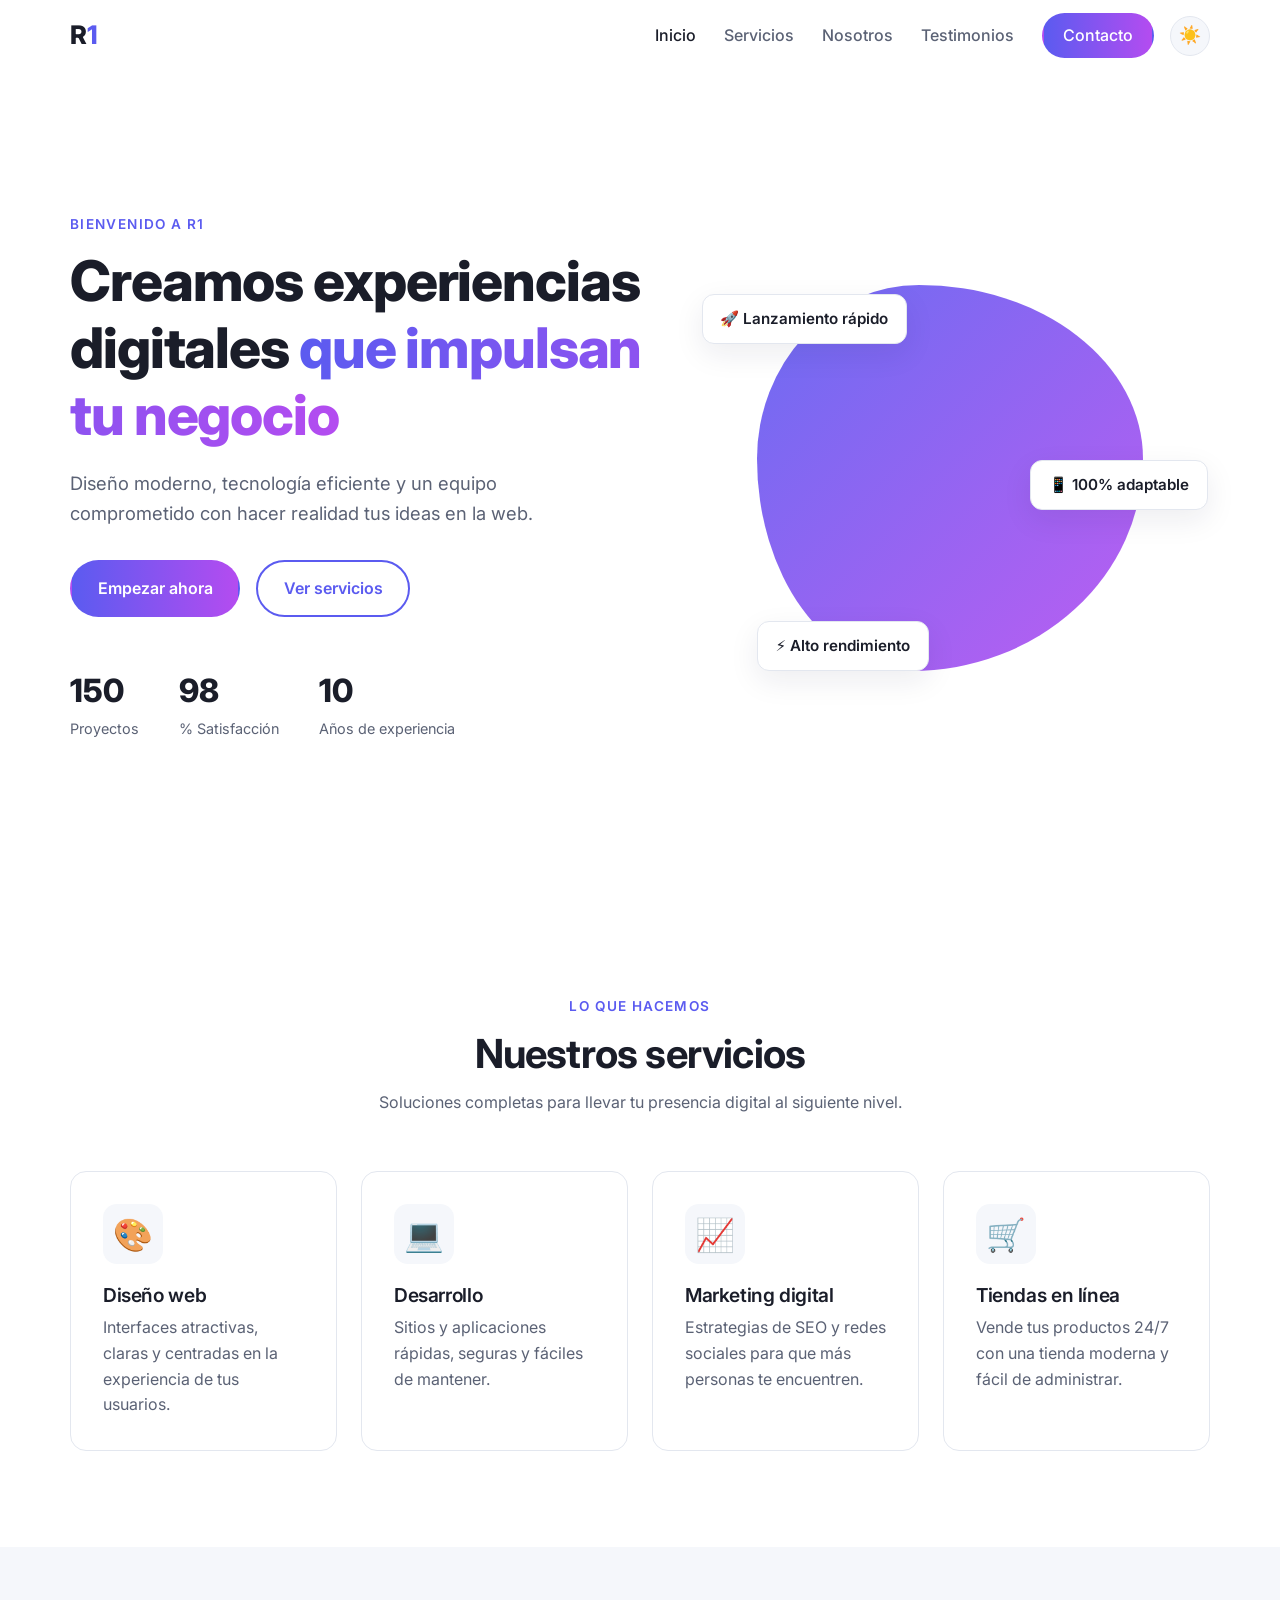
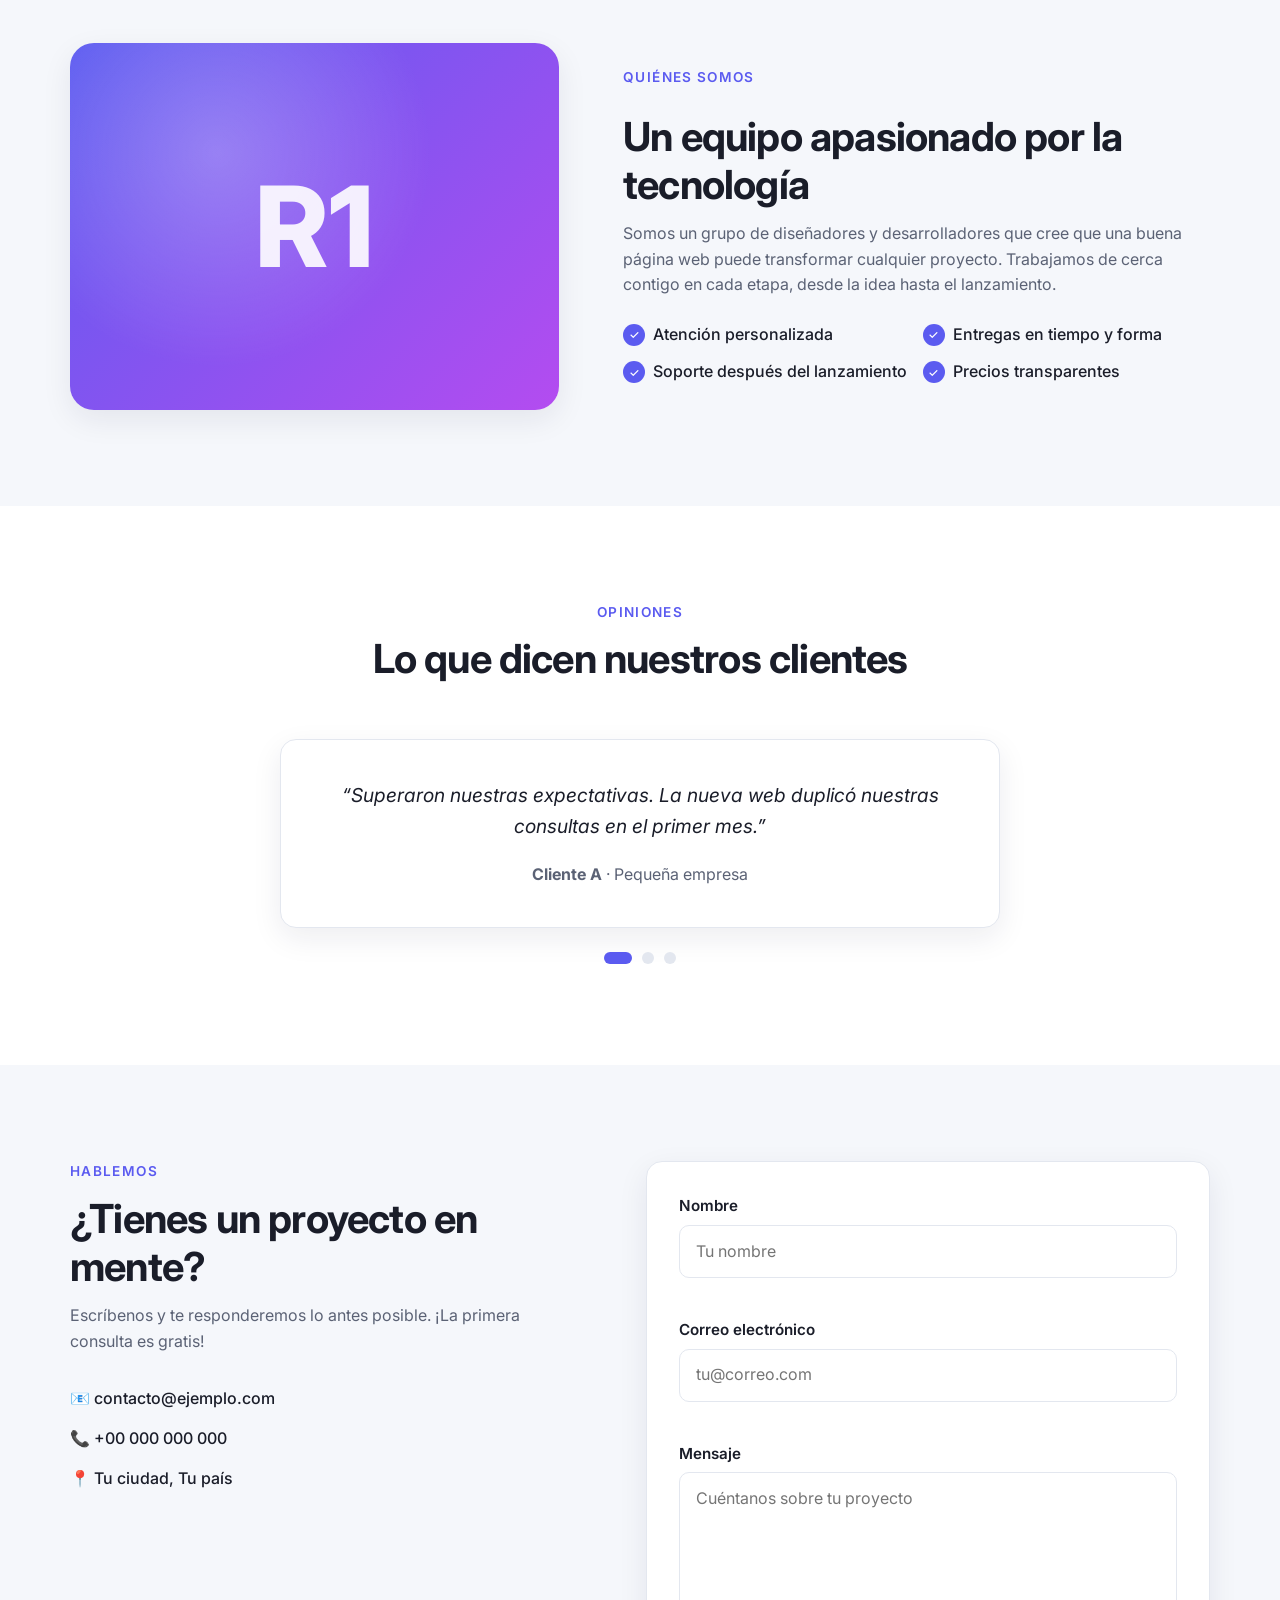
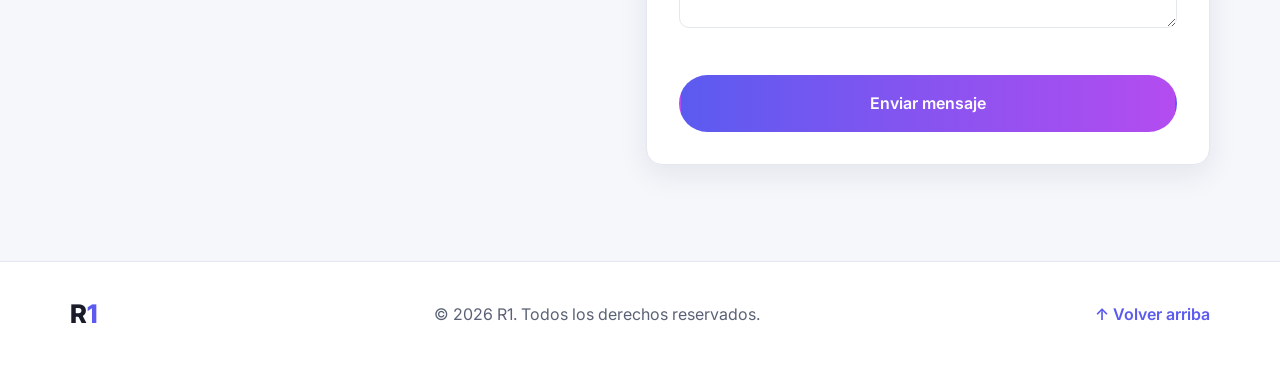
==== index.html @ 5ef34b82 "Crear página web responsive con HTML, CSS y JavaScript Incluye secciones de inicio, servicios, nosot" ====
<!DOCTYPE html>
<html lang="es">
<head>
  <meta charset="UTF-8">
  <meta name="viewport" content="width=device-width, initial-scale=1.0">
  <meta name="description" content="R1 — Página web moderna, rápida y adaptable a cualquier dispositivo.">
  <title>R1 | Inicio</title>
  <link rel="preconnect" href="https://fonts.googleapis.com">
  <link rel="preconnect" href="https://fonts.gstatic.com" crossorigin>
  <link href="https://fonts.googleapis.com/css2?family=Inter:wght@400;500;600;700;800&display=swap" rel="stylesheet">
  <link rel="stylesheet" href="styles.css">
</head>
<body>
  <header class="header" id="header">
    <nav class="nav container">
      <a href="#inicio" class="logo">R<span>1</span></a>

      <button class="nav-toggle" id="navToggle" aria-label="Abrir menú" aria-expanded="false" aria-controls="navMenu">
        <span></span><span></span><span></span>
      </button>

      <ul class="nav-menu" id="navMenu">
        <li><a href="#inicio" class="nav-link">Inicio</a></li>
        <li><a href="#servicios" class="nav-link">Servicios</a></li>
        <li><a href="#nosotros" class="nav-link">Nosotros</a></li>
        <li><a href="#testimonios" class="nav-link">Testimonios</a></li>
        <li><a href="#contacto" class="nav-link btn btn-small">Contacto</a></li>
      </ul>

      <button class="theme-toggle" id="themeToggle" aria-label="Cambiar tema">
        <span class="icon-sun" aria-hidden="true">☀️</span>
        <span class="icon-moon" aria-hidden="true">🌙</span>
      </button>
    </nav>
  </header>

  <main>
    <!-- Hero -->
    <section class="hero" id="inicio">
      <div class="container hero-grid">
        <div class="hero-text">
          <p class="eyebrow">Bienvenido a R1</p>
          <h1>Creamos experiencias digitales <span class="gradient-text">que impulsan tu negocio</span></h1>
          <p class="lead">Diseño moderno, tecnología eficiente y un equipo comprometido con hacer realidad tus ideas en la web.</p>
          <div class="hero-actions">
            <a href="#contacto" class="btn">Empezar ahora</a>
            <a href="#servicios" class="btn btn-outline">Ver servicios</a>
          </div>
          <ul class="stats">
            <li><strong data-count="150">0</strong><span>Proyectos</span></li>
            <li><strong data-count="98">0</strong><span>% Satisfacción</span></li>
            <li><strong data-count="10">0</strong><span>Años de experiencia</span></li>
          </ul>
        </div>
        <div class="hero-visual" aria-hidden="true">
          <div class="blob"></div>
          <div class="card-float card-1">🚀 Lanzamiento rápido</div>
          <div class="card-float card-2">📱 100% adaptable</div>
          <div class="card-float card-3">⚡ Alto rendimiento</div>
        </div>
      </div>
    </section>

    <!-- Servicios -->
    <section class="section" id="servicios">
      <div class="container">
        <div class="section-head reveal">
          <p class="eyebrow">Lo que hacemos</p>
          <h2>Nuestros servicios</h2>
          <p>Soluciones completas para llevar tu presencia digital al siguiente nivel.</p>
        </div>
        <div class="cards">
          <article class="card reveal">
            <div class="card-icon">🎨</div>
            <h3>Diseño web</h3>
            <p>Interfaces atractivas, claras y centradas en la experiencia de tus usuarios.</p>
          </article>
          <article class="card reveal">
            <div class="card-icon">💻</div>
            <h3>Desarrollo</h3>
            <p>Sitios y aplicaciones rápidas, seguras y fáciles de mantener.</p>
          </article>
          <article class="card reveal">
            <div class="card-icon">📈</div>
            <h3>Marketing digital</h3>
            <p>Estrategias de SEO y redes sociales para que más personas te encuentren.</p>
          </article>
          <article class="card reveal">
            <div class="card-icon">🛒</div>
            <h3>Tiendas en línea</h3>
            <p>Vende tus productos 24/7 con una tienda moderna y fácil de administrar.</p>
          </article>
        </div>
      </div>
    </section>

    <!-- Nosotros -->
    <section class="section section-alt" id="nosotros">
      <div class="container about-grid">
        <div class="about-visual reveal" aria-hidden="true">
          <div class="about-box">
            <span>R1</span>
          </div>
        </div>
        <div class="about-text reveal">
          <p class="eyebrow">Quiénes somos</p>
          <h2>Un equipo apasionado por la tecnología</h2>
          <p>Somos un grupo de diseñadores y desarrolladores que cree que una buena página web puede transformar cualquier proyecto. Trabajamos de cerca contigo en cada etapa, desde la idea hasta el lanzamiento.</p>
          <ul class="checklist">
            <li>Atención personalizada</li>
            <li>Entregas en tiempo y forma</li>
            <li>Soporte después del lanzamiento</li>
            <li>Precios transparentes</li>
          </ul>
        </div>
      </div>
    </section>

    <!-- Testimonios -->
    <section class="section" id="testimonios">
      <div class="container">
        <div class="section-head reveal">
          <p class="eyebrow">Opiniones</p>
          <h2>Lo que dicen nuestros clientes</h2>
        </div>
        <div class="testimonials reveal">
          <figure class="testimonial active">
            <blockquote>“Superaron nuestras expectativas. La nueva web duplicó nuestras consultas en el primer mes.”</blockquote>
            <figcaption><strong>Cliente A</strong> · Pequeña empresa</figcaption>
          </figure>
          <figure class="testimonial">
            <blockquote>“Proceso claro, comunicación constante y un resultado impecable. Totalmente recomendados.”</blockquote>
            <figcaption><strong>Cliente B</strong> · Emprendimiento</figcaption>
          </figure>
          <figure class="testimonial">
            <blockquote>“Nuestra tienda en línea ahora es rápida y fácil de usar. Las ventas no paran de crecer.”</blockquote>
            <figcaption><strong>Cliente C</strong> · Comercio</figcaption>
          </figure>
          <div class="dots" role="tablist" aria-label="Seleccionar testimonio"></div>
        </div>
      </div>
    </section>

    <!-- Contacto -->
    <section class="section section-alt" id="contacto">
      <div class="container contact-grid">
        <div class="reveal">
          <p class="eyebrow">Hablemos</p>
          <h2>¿Tienes un proyecto en mente?</h2>
          <p>Escríbenos y te responderemos lo antes posible. ¡La primera consulta es gratis!</p>
          <ul class="contact-info">
            <li>📧 contacto@ejemplo.com</li>
            <li>📞 +00 000 000 000</li>
            <li>📍 Tu ciudad, Tu país</li>
          </ul>
        </div>
        <form class="contact-form reveal" id="contactForm" novalidate>
          <div class="field">
            <label for="nombre">Nombre</label>
            <input type="text" id="nombre" name="nombre" placeholder="Tu nombre" required>
            <small class="error"></small>
          </div>
          <div class="field">
            <label for="email">Correo electrónico</label>
            <input type="email" id="email" name="email" placeholder="tu@correo.com" required>
            <small class="error"></small>
          </div>
          <div class="field">
            <label for="mensaje">Mensaje</label>
            <textarea id="mensaje" name="mensaje" rows="5" placeholder="Cuéntanos sobre tu proyecto" required></textarea>
            <small class="error"></small>
          </div>
          <button type="submit" class="btn btn-block">Enviar mensaje</button>
          <p class="form-success" id="formSuccess" role="status" hidden>✅ ¡Gracias! Tu mensaje ha sido enviado.</p>
        </form>
      </div>
    </section>
  </main>

  <footer class="footer">
    <div class="container footer-inner">
      <a href="#inicio" class="logo">R<span>1</span></a>
      <p>© <span id="year"></span> R1. Todos los derechos reservados.</p>
      <a href="#inicio" class="back-top">↑ Volver arriba</a>
    </div>
  </footer>

  <script src="script.js"></script>
</body>
</html>
---- styles.css ----
/* ===== Variables y tema ===== */
:root {
  --bg: #ffffff;
  --bg-alt: #f5f7fb;
  --surface: #ffffff;
  --text: #1a1d29;
  --muted: #5b6275;
  --border: #e3e7ef;
  --primary: #5b5bf0;
  --primary-2: #b44cf0;
  --shadow: 0 10px 30px rgba(20, 24, 60, 0.08);
  --radius: 16px;
  --header-h: 72px;
}

:root[data-theme="dark"] {
  --bg: #0f111a;
  --bg-alt: #151826;
  --surface: #1b1f30;
  --text: #eef0f7;
  --muted: #a3a9bd;
  --border: #2a2f45;
  --primary: #7c7cff;
  --primary-2: #c77dff;
  --shadow: 0 10px 30px rgba(0, 0, 0, 0.35);
}

@media (prefers-color-scheme: dark) {
  :root:not([data-theme="light"]) {
    --bg: #0f111a;
    --bg-alt: #151826;
    --surface: #1b1f30;
    --text: #eef0f7;
    --muted: #a3a9bd;
    --border: #2a2f45;
    --primary: #7c7cff;
    --primary-2: #c77dff;
    --shadow: 0 10px 30px rgba(0, 0, 0, 0.35);
  }
}

/* ===== Base ===== */
*,
*::before,
*::after {
  box-sizing: border-box;
  margin: 0;
  padding: 0;
}

html {
  scroll-behavior: smooth;
  scroll-padding-top: var(--header-h);
}

body {
  font-family: "Inter", system-ui, -apple-system, "Segoe UI", Roboto, sans-serif;
  background: var(--bg);
  color: var(--text);
  line-height: 1.6;
  transition: background 0.3s, color 0.3s;
  overflow-x: hidden;
}

a {
  color: inherit;
  text-decoration: none;
}

ul {
  list-style: none;
}

.container {
  width: min(1140px, 100% - 32px);
  margin-inline: auto;
}

h1, h2, h3 {
  line-height: 1.2;
  letter-spacing: -0.02em;
}

h1 { font-size: clamp(2.1rem, 5vw, 3.5rem); font-weight: 800; }
h2 { font-size: clamp(1.7rem, 3.5vw, 2.5rem); font-weight: 700; margin-bottom: 0.75rem; }
h3 { font-size: 1.2rem; font-weight: 600; margin-bottom: 0.5rem; }

p { color: var(--muted); }

.eyebrow {
  color: var(--primary);
  font-weight: 600;
  font-size: 0.85rem;
  text-transform: uppercase;
  letter-spacing: 0.1em;
  margin-bottom: 0.75rem;
}

.gradient-text {
  background: linear-gradient(90deg, var(--primary), var(--primary-2));
  -webkit-background-clip: text;
  background-clip: text;
  color: transparent;
}

/* ===== Botones ===== */
.btn {
  display: inline-block;
  padding: 0.85rem 1.6rem;
  border-radius: 999px;
  border: 2px solid transparent;
  background: linear-gradient(90deg, var(--primary), var(--primary-2));
  color: #fff;
  font: inherit;
  font-weight: 600;
  cursor: pointer;
  transition: transform 0.2s, box-shadow 0.2s;
}

.btn:hover {
  transform: translateY(-2px);
  box-shadow: 0 8px 20px rgba(91, 91, 240, 0.35);
}

.btn-outline {
  background: transparent;
  border-color: var(--primary);
  color: var(--primary);
}

.btn-small { padding: 0.5rem 1.2rem; color: #fff !important; }
.btn-block { width: 100%; }

/* ===== Header ===== */
.header {
  position: fixed;
  inset: 0 0 auto 0;
  height: var(--header-h);
  z-index: 100;
  background: color-mix(in srgb, var(--bg) 85%, transparent);
  backdrop-filter: blur(12px);
  border-bottom: 1px solid transparent;
  transition: border-color 0.3s, box-shadow 0.3s;
}

.header.scrolled {
  border-color: var(--border);
  box-shadow: var(--shadow);
}

.nav {
  height: 100%;
  display: flex;
  align-items: center;
  gap: 1rem;
}

.logo {
  font-size: 1.6rem;
  font-weight: 800;
  margin-right: auto;
}

.logo span { color: var(--primary); }

.nav-menu {
  display: flex;
  align-items: center;
  gap: 1.75rem;
}

.nav-link {
  font-weight: 500;
  color: var(--muted);
  transition: color 0.2s;
}

.nav-link:hover,
.nav-link.active { color: var(--text); }

.theme-toggle {
  background: var(--bg-alt);
  border: 1px solid var(--border);
  border-radius: 50%;
  width: 40px;
  height: 40px;
  cursor: pointer;
  font-size: 1.1rem;
  display: grid;
  place-items: center;
}

.icon-moon { display: none; }
:root[data-theme="dark"] .icon-sun { display: none; }
:root[data-theme="dark"] .icon-moon { display: inline; }

.nav-toggle {
  display: none;
  background: none;
  border: none;
  cursor: pointer;
  width: 40px;
  height: 40px;
  flex-direction: column;
  justify-content: center;
  gap: 5px;
  padding: 8px;
}

.nav-toggle span {
  display: block;
  height: 2px;
  background: var(--text);
  border-radius: 2px;
  transition: transform 0.3s, opacity 0.3s;
}

.nav-toggle.open span:nth-child(1) { transform: translateY(7px) rotate(45deg); }
.nav-toggle.open span:nth-child(2) { opacity: 0; }
.nav-toggle.open span:nth-child(3) { transform: translateY(-7px) rotate(-45deg); }

/* ===== Hero ===== */
.hero {
  padding: calc(var(--header-h) + 4rem) 0 5rem;
  min-height: 100vh;
  display: flex;
  align-items: center;
}

.hero-grid {
  display: grid;
  grid-template-columns: 1.1fr 1fr;
  align-items: center;
  gap: 3rem;
}

.lead {
  font-size: 1.15rem;
  margin: 1.25rem 0 2rem;
  max-width: 34rem;
}

.hero-actions {
  display: flex;
  flex-wrap: wrap;
  gap: 1rem;
}

.stats {
  display: flex;
  flex-wrap: wrap;
  gap: 2.5rem;
  margin-top: 3rem;
}

.stats strong {
  display: block;
  font-size: 2rem;
  font-weight: 800;
}

.stats span {
  color: var(--muted);
  font-size: 0.9rem;
}

.hero-visual {
  position: relative;
  aspect-ratio: 1;
  max-width: 460px;
  width: 100%;
  justify-self: center;
}

.blob {
  position: absolute;
  inset: 8%;
  background: linear-gradient(135deg, var(--primary), var(--primary-2));
  border-radius: 42% 58% 60% 40% / 45% 45% 55% 55%;
  animation: morph 10s ease-in-out infinite;
  opacity: 0.9;
}

@keyframes morph {
  0%, 100% { border-radius: 42% 58% 60% 40% / 45% 45% 55% 55%; transform: rotate(0deg); }
  50% { border-radius: 58% 42% 38% 62% / 55% 60% 40% 45%; transform: rotate(8deg); }
}

.card-float {
  position: absolute;
  background: var(--surface);
  border: 1px solid var(--border);
  box-shadow: var(--shadow);
  padding: 0.75rem 1.1rem;
  border-radius: 12px;
  font-weight: 600;
  font-size: 0.95rem;
  white-space: nowrap;
  animation: float 5s ease-in-out infinite;
}

.card-1 { top: 10%; left: -4%; }
.card-2 { top: 46%; right: -6%; animation-delay: 1.5s; }
.card-3 { bottom: 8%; left: 8%; animation-delay: 3s; }

@keyframes float {
  0%, 100% { transform: translateY(0); }
  50% { transform: translateY(-12px); }
}

/* ===== Secciones ===== */
.section { padding: 6rem 0; }
.section-alt { background: var(--bg-alt); }

.section-head {
  text-align: center;
  max-width: 640px;
  margin: 0 auto 3.5rem;
}

.cards {
  display: grid;
  grid-template-columns: repeat(auto-fit, minmax(230px, 1fr));
  gap: 1.5rem;
}

.card {
  background: var(--surface);
  border: 1px solid var(--border);
  border-radius: var(--radius);
  padding: 2rem;
  transition: transform 0.25s, box-shadow 0.25s, border-color 0.25s;
}

.card:hover {
  transform: translateY(-6px);
  box-shadow: var(--shadow);
  border-color: var(--primary);
}

.card-icon {
  font-size: 2rem;
  width: 60px;
  height: 60px;
  display: grid;
  place-items: center;
  border-radius: 14px;
  background: var(--bg-alt);
  margin-bottom: 1.25rem;
}

/* ===== Nosotros ===== */
.about-grid {
  display: grid;
  grid-template-columns: 1fr 1.2fr;
  gap: 4rem;
  align-items: center;
}

.about-box {
  aspect-ratio: 4 / 3;
  border-radius: 24px;
  background:
    radial-gradient(circle at 30% 30%, rgba(255, 255, 255, 0.25), transparent 50%),
    linear-gradient(135deg, var(--primary), var(--primary-2));
  display: grid;
  place-items: center;
  box-shadow: var(--shadow);
}

.about-box span {
  font-size: clamp(4rem, 12vw, 7rem);
  font-weight: 800;
  color: rgba(255, 255, 255, 0.9);
}

.about-text p { margin-bottom: 1.5rem; }

.checklist {
  display: grid;
  grid-template-columns: repeat(2, 1fr);
  gap: 0.75rem;
}

.checklist li {
  font-weight: 500;
  display: flex;
  align-items: center;
  gap: 0.5rem;
}

.checklist li::before {
  content: "✓";
  display: grid;
  place-items: center;
  width: 22px;
  height: 22px;
  flex-shrink: 0;
  border-radius: 50%;
  background: var(--primary);
  color: #fff;
  font-size: 0.75rem;
}

/* ===== Testimonios ===== */
.testimonials {
  position: relative;
  max-width: 720px;
  margin: 0 auto;
  text-align: center;
  min-height: 230px;
}

.testimonial {
  display: none;
  background: var(--surface);
  border: 1px solid var(--border);
  border-radius: var(--radius);
  padding: 2.5rem 2rem;
  box-shadow: var(--shadow);
}

.testimonial.active {
  display: block;
  animation: fade 0.5s ease;
}

@keyframes fade {
  from { opacity: 0; transform: translateY(10px); }
  to { opacity: 1; transform: none; }
}

.testimonial blockquote {
  font-size: 1.2rem;
  font-style: italic;
  margin-bottom: 1.25rem;
}

.testimonial figcaption { color: var(--muted); }

.dots {
  display: flex;
  justify-content: center;
  gap: 0.6rem;
  margin-top: 1.5rem;
}

.dots button {
  width: 12px;
  height: 12px;
  border-radius: 50%;
  border: none;
  background: var(--border);
  cursor: pointer;
  transition: background 0.2s, width 0.2s;
}

.dots button[aria-selected="true"] {
  background: var(--primary);
  width: 28px;
  border-radius: 6px;
}

/* ===== Contacto ===== */
.contact-grid {
  display: grid;
  grid-template-columns: 1fr 1.1fr;
  gap: 4rem;
  align-items: start;
}

.contact-info {
  margin-top: 2rem;
  display: grid;
  gap: 0.9rem;
  font-weight: 500;
}

.contact-form {
  background: var(--surface);
  border: 1px solid var(--border);
  border-radius: var(--radius);
  padding: 2rem;
  box-shadow: var(--shadow);
}

.field { margin-bottom: 1.25rem; }

.field label {
  display: block;
  font-weight: 600;
  margin-bottom: 0.4rem;
  font-size: 0.95rem;
}

.field input,
.field textarea {
  width: 100%;
  padding: 0.8rem 1rem;
  border-radius: 10px;
  border: 1px solid var(--border);
  background: var(--bg);
  color: var(--text);
  font: inherit;
  resize: vertical;
  transition: border-color 0.2s, box-shadow 0.2s;
}

.field input:focus,
.field textarea:focus {
  outline: none;
  border-color: var(--primary);
  box-shadow: 0 0 0 3px color-mix(in srgb, var(--primary) 25%, transparent);
}

.field.invalid input,
.field.invalid textarea { border-color: #e5484d; }

.error {
  color: #e5484d;
  font-size: 0.85rem;
  min-height: 1.1em;
  display: block;
  margin-top: 0.3rem;
}

.form-success {
  margin-top: 1rem;
  text-align: center;
  color: #2f9e62;
  font-weight: 600;
}

/* ===== Footer ===== */
.footer {
  border-top: 1px solid var(--border);
  padding: 2rem 0;
}

.footer-inner {
  display: flex;
  flex-wrap: wrap;
  align-items: center;
  justify-content: space-between;
  gap: 1rem;
}

.footer .logo { margin-right: 0; }
.back-top { color: var(--primary); font-weight: 600; }

/* ===== Animación al hacer scroll ===== */
.reveal {
  opacity: 0;
  transform: translateY(30px);
  transition: opacity 0.7s ease, transform 0.7s ease;
}

.reveal.visible {
  opacity: 1;
  transform: none;
}

@media (prefers-reduced-motion: reduce) {
  *, *::before, *::after {
    animation: none !important;
    transition: none !important;
  }
  .reveal { opacity: 1; transform: none; }
}

/* ===== Responsive ===== */
@media (max-width: 900px) {
  .hero-grid,
  .about-grid,
  .contact-grid {
    grid-template-columns: 1fr;
  }

  .hero { text-align: center; min-height: auto; }
  .lead { margin-inline: auto; }
  .hero-actions, .stats { justify-content: center; }
  .hero-visual { max-width: 340px; }
  .about-grid, .contact-grid { gap: 2.5rem; }
}

@media (max-width: 768px) {
  .nav-toggle { display: flex; order: 3; }

  .nav-menu {
    position: fixed;
    top: var(--header-h);
    left: 0;
    right: 0;
    flex-direction: column;
    gap: 0;
    background: var(--bg);
    border-bottom: 1px solid var(--border);
    box-shadow: var(--shadow);
    padding: 1rem 16px 1.5rem;
    transform: translateY(-120%);
    visibility: hidden;
    transition: transform 0.3s ease, visibility 0.3s;
  }

  .nav-menu.open {
    transform: none;
    visibility: visible;
  }

  .nav-menu li { width: 100%; }

  .nav-link {
    display: block;
    padding: 0.85rem 0;
    text-align: center;
  }

  .nav-link.btn { margin-top: 0.5rem; }

  .section { padding: 4.5rem 0; }
  .checklist { grid-template-columns: 1fr; }
  .card-float { font-size: 0.8rem; padding: 0.6rem 0.9rem; }
  .card-1 { left: 0; }
  .card-2 { right: 0; }
  .footer-inner { justify-content: center; text-align: center; }
}
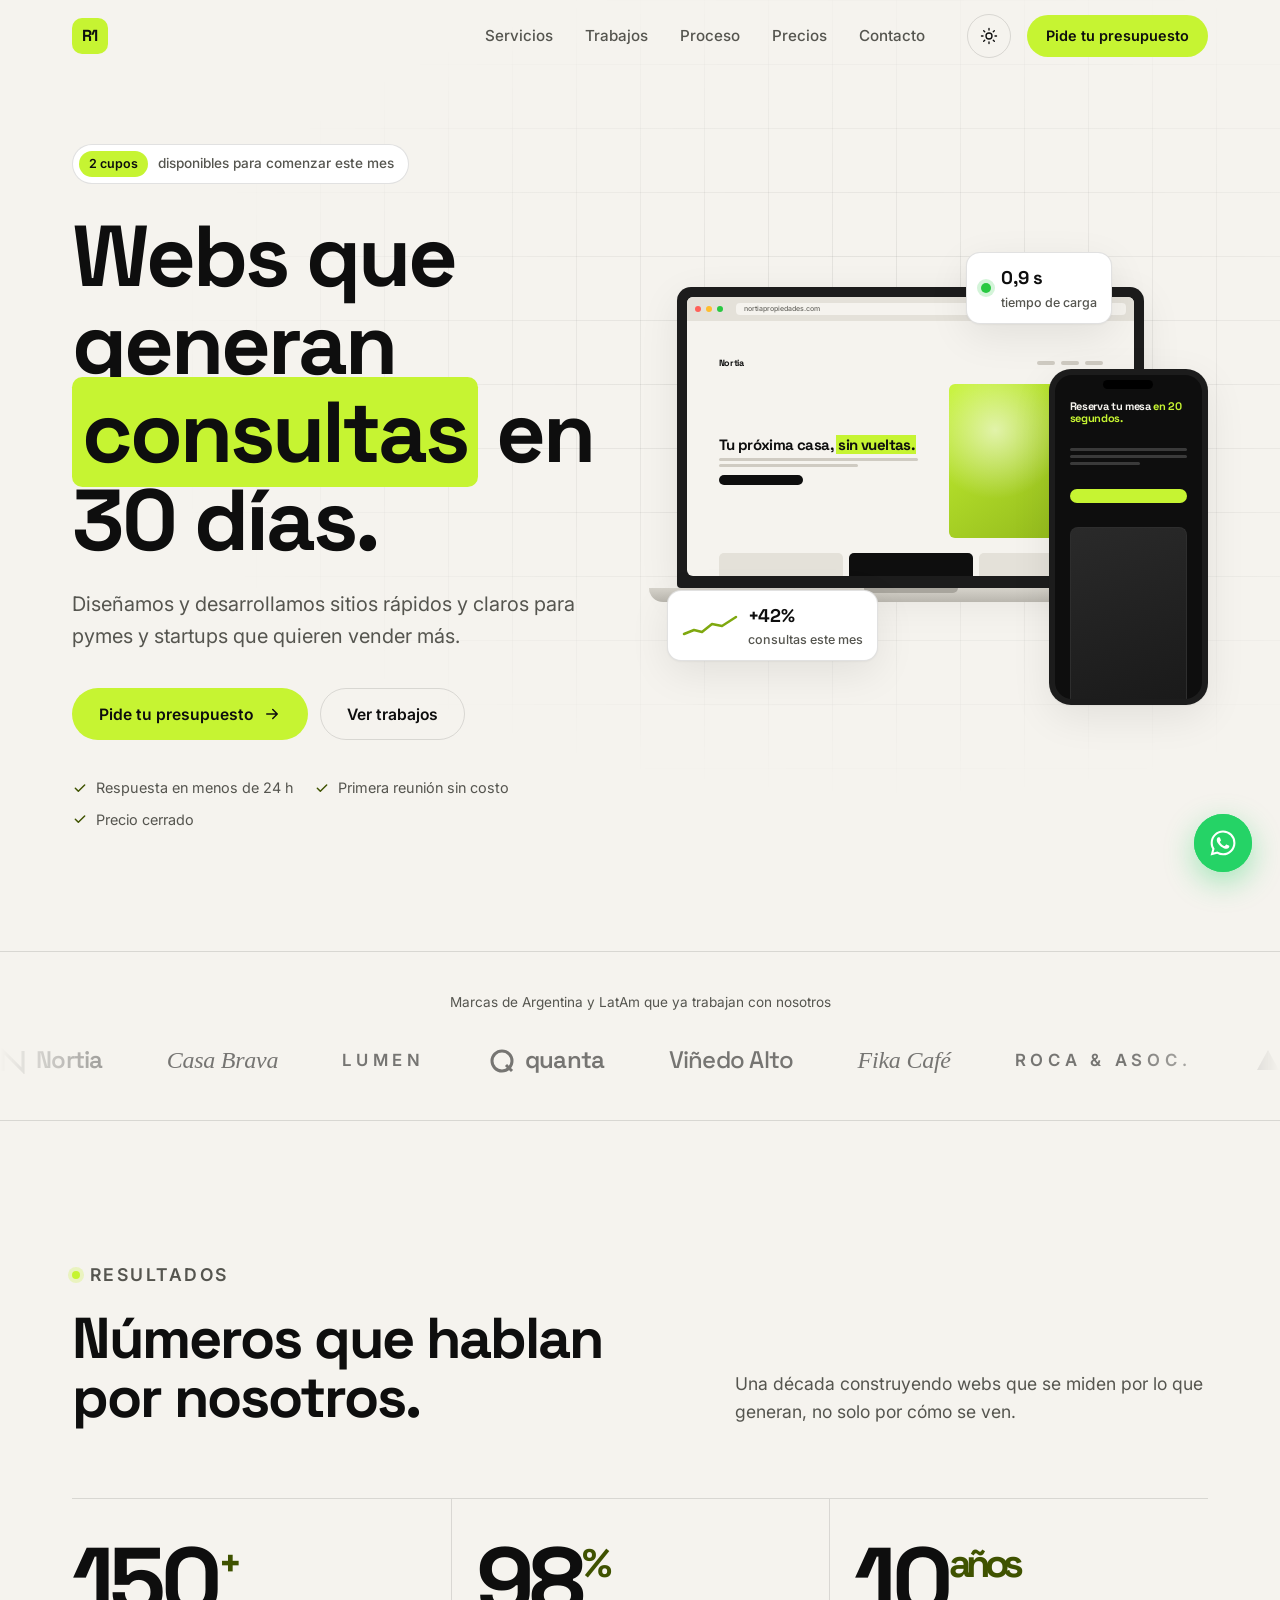
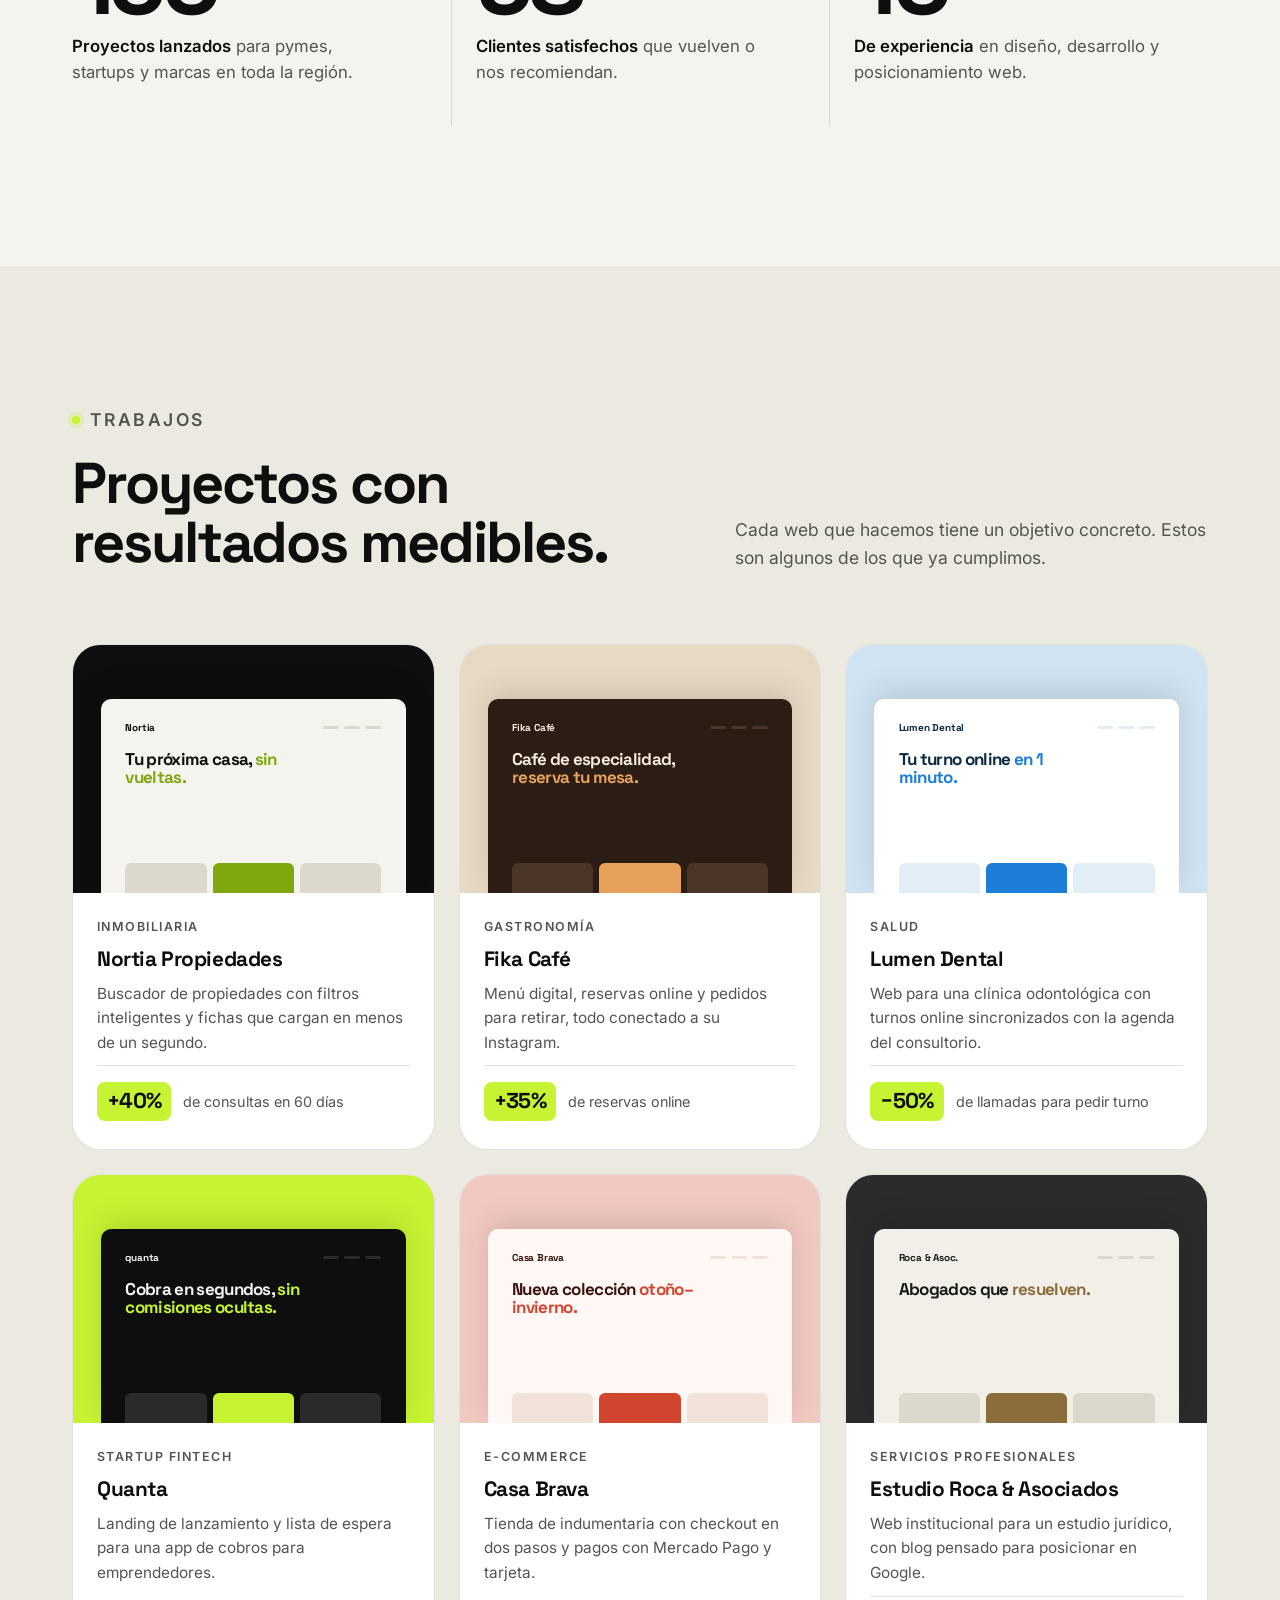
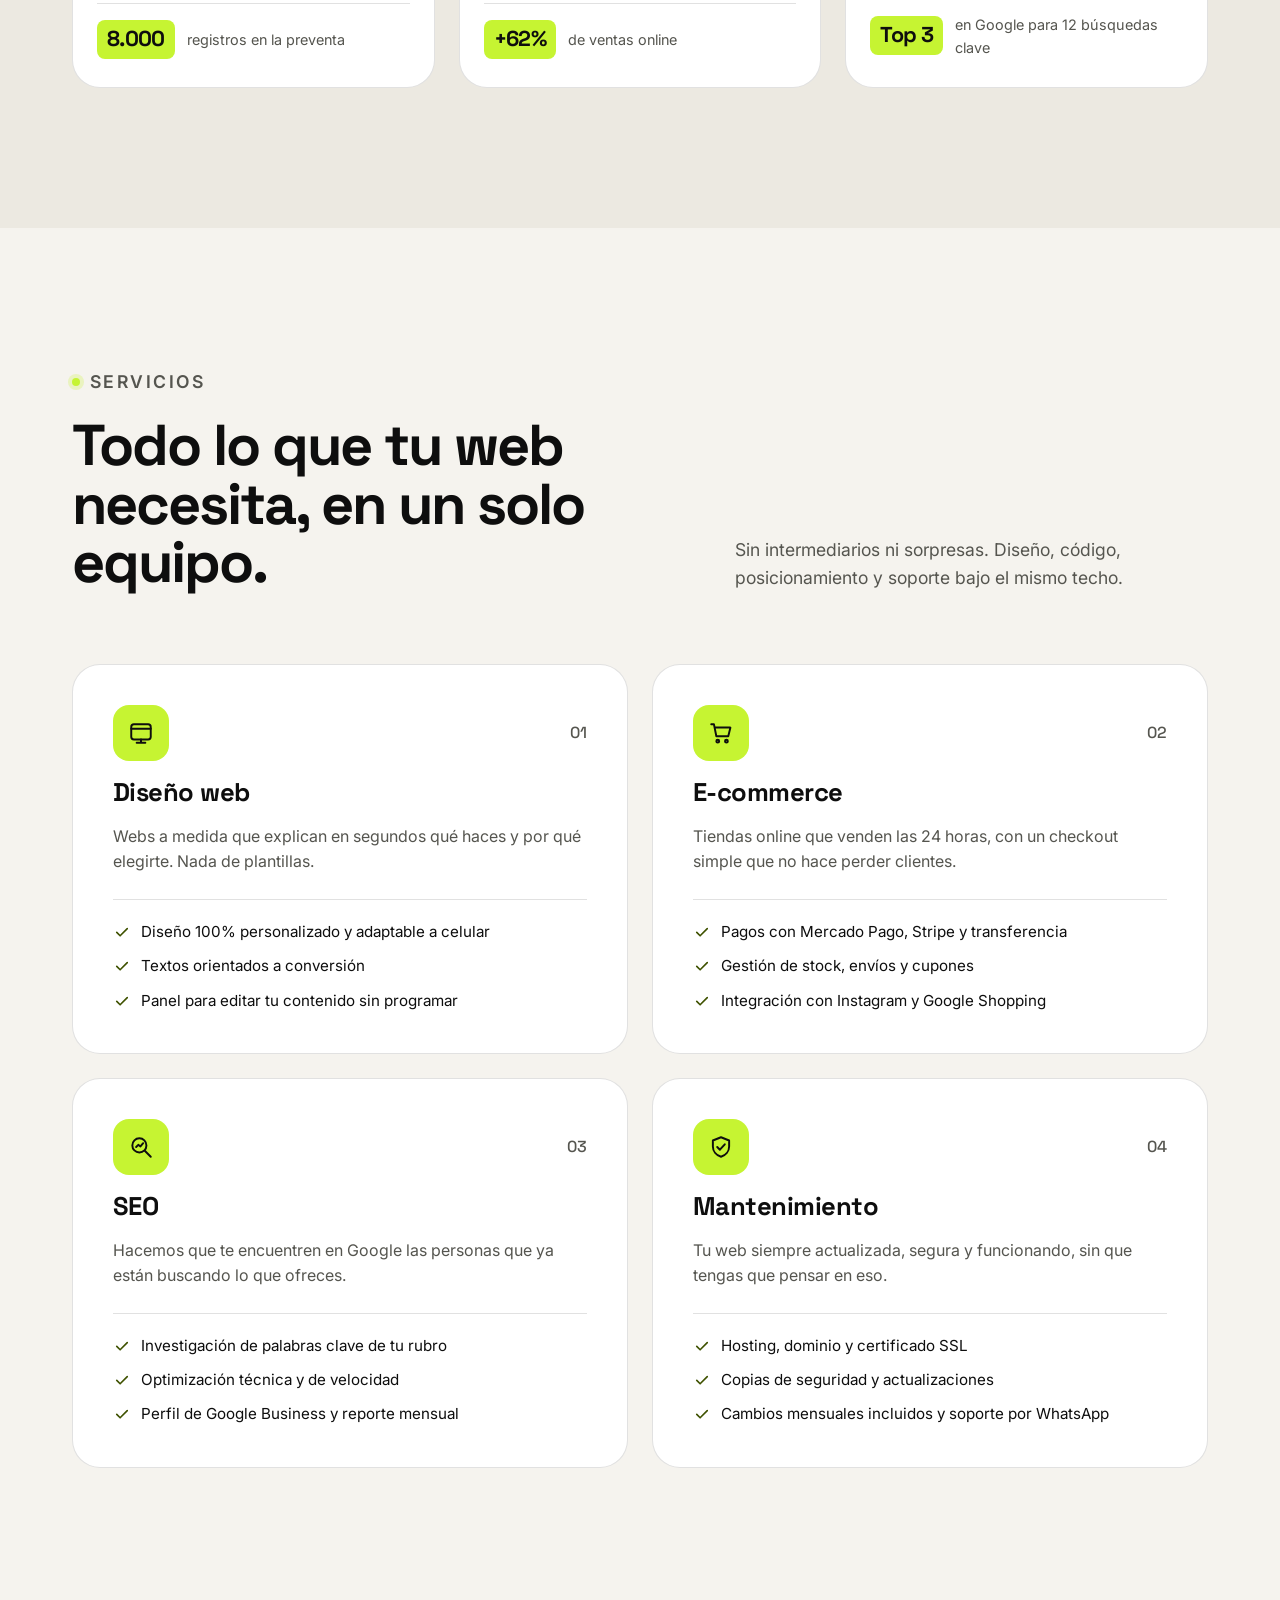
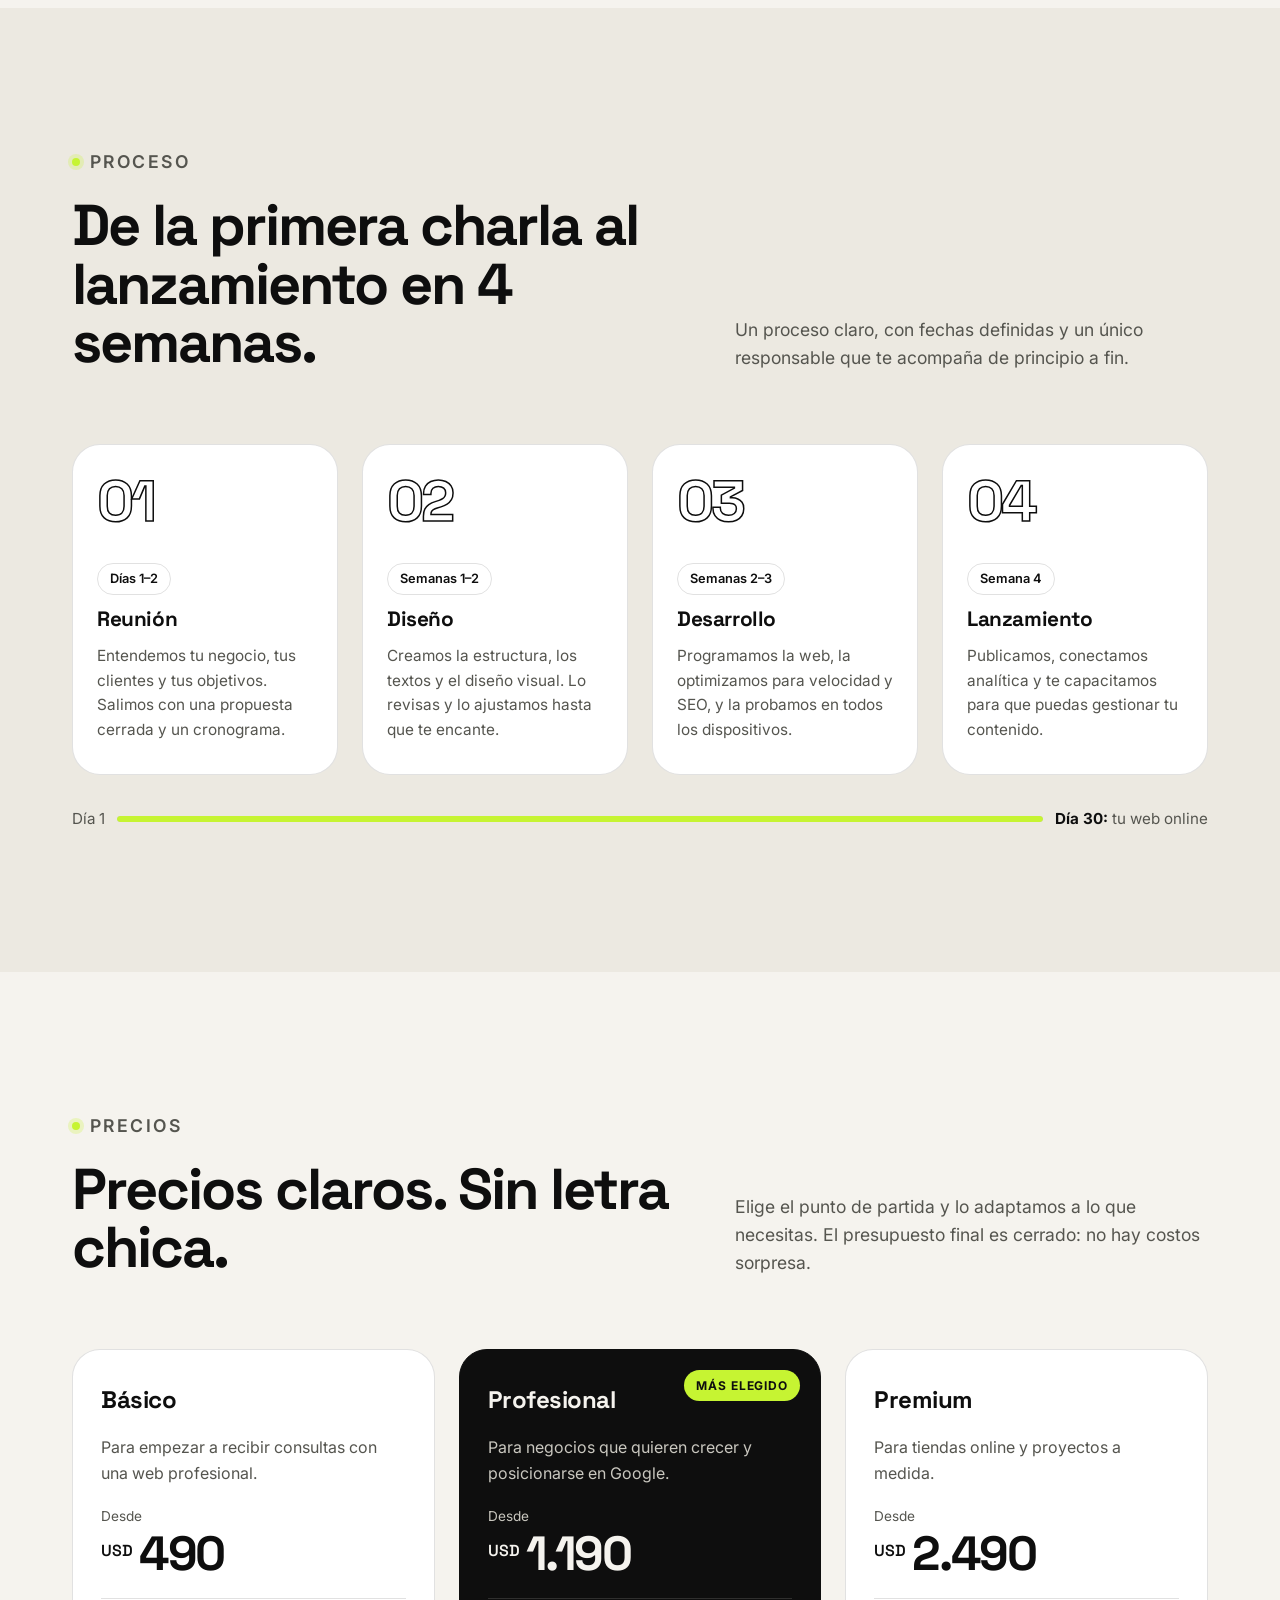
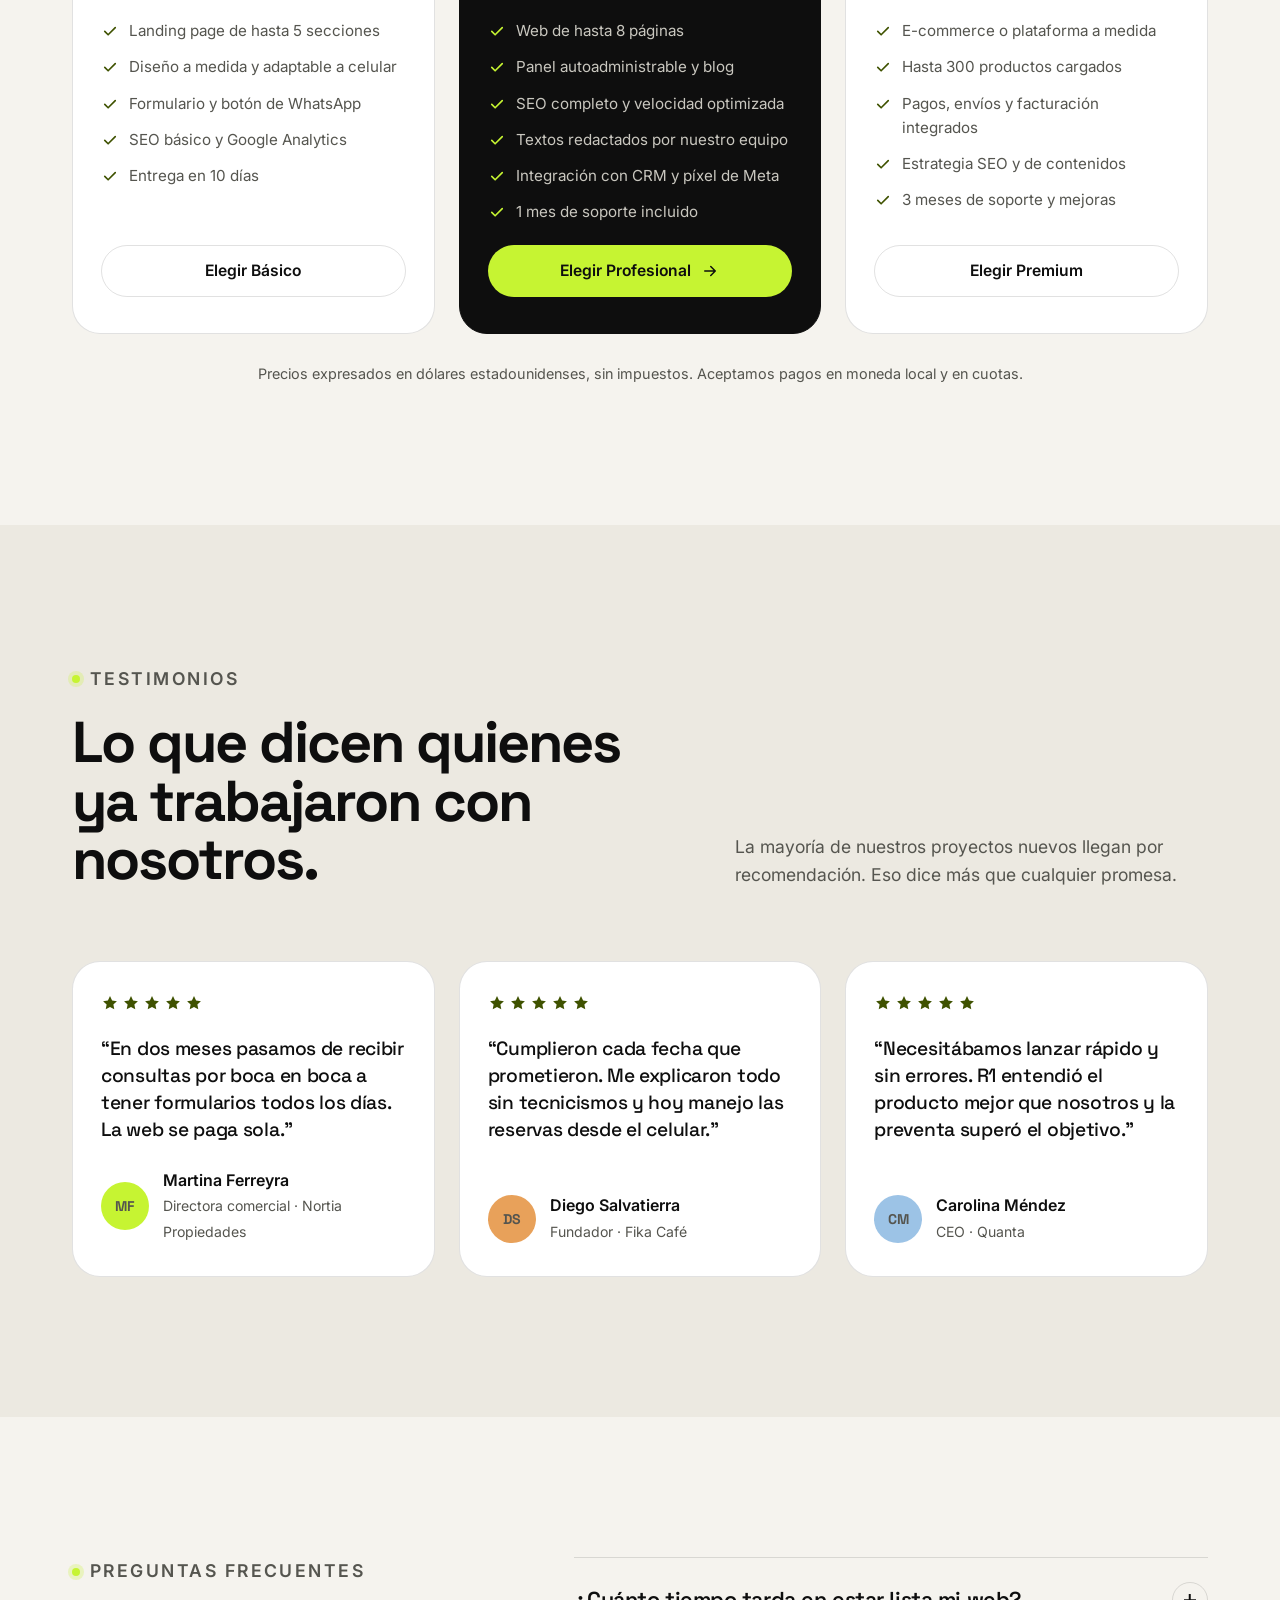
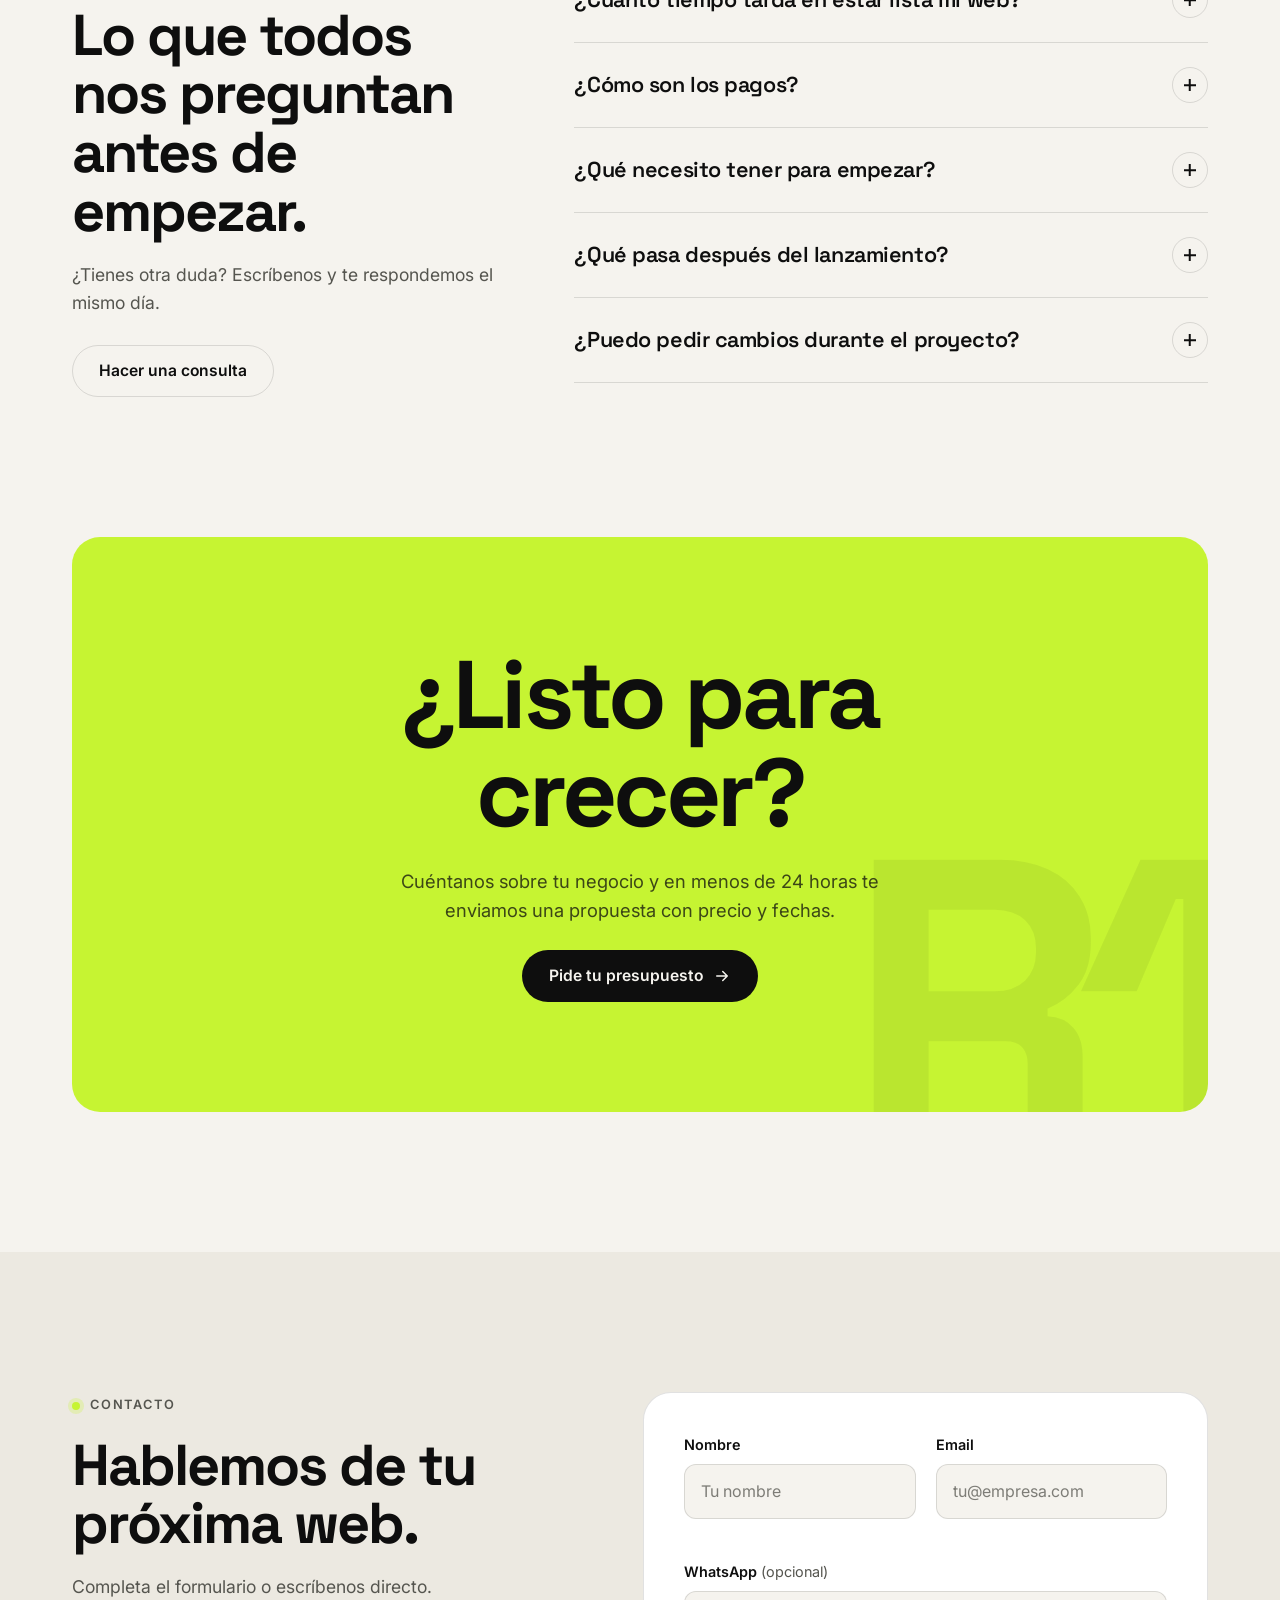
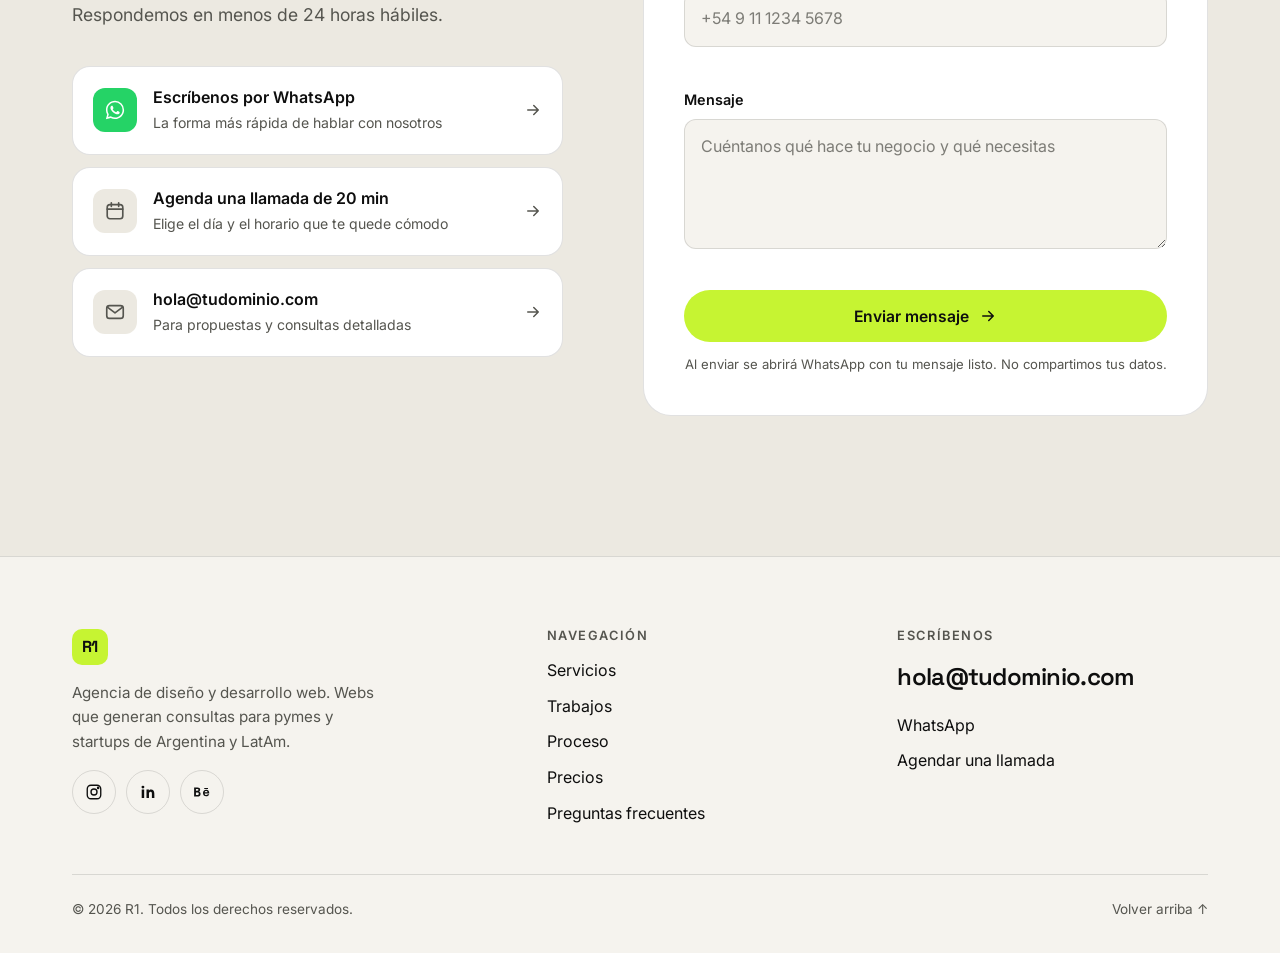
==== commit d15c78ff: "Rediseñar landing de R1 como archivo único premium Página completa en un solo index.html con CSS y J" ====
--- a/index.html
+++ b/index.html
@@ -3,188 +3,2214 @@
 <head>
   <meta charset="UTF-8">
   <meta name="viewport" content="width=device-width, initial-scale=1.0">
-  <meta name="description" content="R1 — Página web moderna, rápida y adaptable a cualquier dispositivo.">
-  <title>R1 | Inicio</title>
+  <title>R1 — Webs que generan consultas en 30 días</title>
+  <meta name="description" content="R1 es una agencia de diseño y desarrollo web para pymes y startups de Argentina y LatAm. Webs rápidas, claras y pensadas para vender, listas en 30 días.">
+  <meta name="theme-color" content="#0E0E0E">
+  <link rel="canonical" href="https://www.tudominio.com/">
+
+  <!-- Open Graph -->
+  <meta property="og:type" content="website">
+  <meta property="og:locale" content="es_419">
+  <meta property="og:site_name" content="R1">
+  <meta property="og:title" content="R1 — Webs que generan consultas en 30 días">
+  <meta property="og:description" content="Diseño y desarrollo web para pymes y startups de LatAm. Sitios rápidos, claros y pensados para vender.">
+  <meta property="og:url" content="https://www.tudominio.com/">
+  <meta name="twitter:card" content="summary_large_image">
+  <meta name="twitter:title" content="R1 — Webs que generan consultas en 30 días">
+  <meta name="twitter:description" content="Diseño y desarrollo web para pymes y startups de LatAm.">
+
+  <link rel="icon" href="data:image/svg+xml,%3Csvg xmlns='http://www.w3.org/2000/svg' viewBox='0 0 64 64'%3E%3Crect width='64' height='64' rx='14' fill='%230E0E0E'/%3E%3Ctext x='50%25' y='56%25' text-anchor='middle' dominant-baseline='middle' font-family='Arial' font-weight='700' font-size='30' fill='%23C6F432'%3ER1%3C/text%3E%3C/svg%3E">
+
   <link rel="preconnect" href="https://fonts.googleapis.com">
   <link rel="preconnect" href="https://fonts.gstatic.com" crossorigin>
-  <link href="https://fonts.googleapis.com/css2?family=Inter:wght@400;500;600;700;800&display=swap" rel="stylesheet">
-  <link rel="stylesheet" href="styles.css">
+  <link href="https://fonts.googleapis.com/css2?family=Inter:wght@400;500;600&family=Space+Grotesk:wght@500;600;700&display=swap" rel="stylesheet">
+
+  <!-- Aplica el tema antes de pintar para evitar parpadeos -->
+  <script>
+    (function () {
+      try {
+        var t = localStorage.getItem("r1-theme");
+        if (t === "light" || t === "dark") document.documentElement.setAttribute("data-theme", t);
+      } catch (e) {}
+    })();
+  </script>
+
+  <style>
+    /* =========================================================
+       TOKENS
+       ========================================================= */
+    :root {
+      --lime: #C6F432;
+      --ink: #0E0E0E;
+      --paper: #F5F3EE;
+
+      --bg: var(--paper);
+      --bg-2: #ECE9E1;
+      --surface: #FFFFFF;
+      --text: var(--ink);
+      --muted: #55554F;
+      --line: rgba(14, 14, 14, 0.12);
+      --accent: var(--lime);
+      --on-accent: var(--ink);
+      --accent-text: #3F5200;
+      --shadow: 0 1px 2px rgba(14, 14, 14, 0.04), 0 12px 40px rgba(14, 14, 14, 0.08);
+
+      --font-display: "Space Grotesk", "Inter", system-ui, sans-serif;
+      --font-body: "Inter", system-ui, -apple-system, "Segoe UI", Roboto, sans-serif;
+
+      --radius-sm: 10px;
+      --radius: 18px;
+      --radius-lg: 28px;
+      --header-h: 72px;
+      --gutter: 16px;
+      --ease: cubic-bezier(0.22, 1, 0.36, 1);
+
+      color-scheme: light;
+    }
+
+    :root[data-theme="dark"] {
+      --bg: var(--ink);
+      --bg-2: #161616;
+      --surface: #1A1A1A;
+      --text: var(--paper);
+      --muted: #A6A49C;
+      --line: rgba(245, 243, 238, 0.12);
+      --accent-text: var(--lime);
+      --shadow: 0 1px 2px rgba(0, 0, 0, 0.3), 0 16px 48px rgba(0, 0, 0, 0.45);
+      color-scheme: dark;
+    }
+
+    @media (prefers-color-scheme: dark) {
+      :root:not([data-theme="light"]) {
+        --bg: var(--ink);
+        --bg-2: #161616;
+        --surface: #1A1A1A;
+        --text: var(--paper);
+        --muted: #A6A49C;
+        --line: rgba(245, 243, 238, 0.12);
+        --accent-text: var(--lime);
+        --shadow: 0 1px 2px rgba(0, 0, 0, 0.3), 0 16px 48px rgba(0, 0, 0, 0.45);
+        color-scheme: dark;
+      }
+    }
+
+    /* =========================================================
+       BASE
+       ========================================================= */
+    *, *::before, *::after { box-sizing: border-box; margin: 0; padding: 0; }
+
+    html {
+      scroll-behavior: smooth;
+      scroll-padding-top: calc(var(--header-h) + 16px);
+      -webkit-text-size-adjust: 100%;
+    }
+
+    body {
+      font-family: var(--font-body);
+      font-size: 1rem;
+      line-height: 1.6;
+      background: var(--bg);
+      color: var(--text);
+      -webkit-font-smoothing: antialiased;
+      overflow-x: hidden;
+      transition: background-color 0.4s var(--ease), color 0.4s var(--ease);
+    }
+
+    body.menu-open { overflow: hidden; }
+
+    img, svg { display: block; max-width: 100%; }
+    a { color: inherit; text-decoration: none; }
+    ul, ol { list-style: none; }
+    button, input, textarea { font: inherit; color: inherit; }
+
+    :focus-visible {
+      outline: 2px solid var(--accent-text);
+      outline-offset: 3px;
+      border-radius: 6px;
+    }
+
+    .sr-only {
+      position: absolute; width: 1px; height: 1px; padding: 0; margin: -1px;
+      overflow: hidden; clip: rect(0, 0, 0, 0); white-space: nowrap; border: 0;
+    }
+
+    .skip-link {
+      position: fixed; top: 12px; left: 12px; z-index: 1000;
+      background: var(--accent); color: var(--on-accent);
+      padding: 10px 16px; border-radius: var(--radius-sm); font-weight: 600;
+      transform: translateY(-200%); transition: transform 0.2s;
+    }
+    .skip-link:focus { transform: none; }
+
+    .container {
+      width: 100%;
+      max-width: 1200px;
+      margin-inline: auto;
+      padding-inline: var(--gutter);
+    }
+
+    @media (min-width: 768px) { :root { --gutter: 32px; } }
+
+    h1, h2, h3, h4 {
+      font-family: var(--font-display);
+      font-weight: 700;
+      line-height: 1.02;
+      letter-spacing: -0.035em;
+    }
+
+    h1 { font-size: clamp(2.6rem, 8.5vw, 5.4rem); }
+    h2 { font-size: clamp(2rem, 5.5vw, 3.6rem); }
+    h3 { font-size: 1.3rem; letter-spacing: -0.02em; line-height: 1.2; }
+
+    p { color: var(--muted); }
+
+    .eyebrow {
+      display: inline-flex;
+      align-items: center;
+      gap: 10px;
+      font-size: 0.8rem;
+      font-weight: 600;
+      text-transform: uppercase;
+      letter-spacing: 0.14em;
+      color: var(--muted);
+      margin-bottom: 20px;
+    }
+    .eyebrow::before {
+      content: "";
+      width: 8px; height: 8px;
+      border-radius: 50%;
+      background: var(--accent);
+      box-shadow: 0 0 0 4px color-mix(in srgb, var(--accent) 25%, transparent);
+    }
+
+    .mark {
+      background: var(--accent);
+      color: var(--on-accent);
+      padding: 0 0.12em;
+      border-radius: 0.12em;
+      -webkit-box-decoration-break: clone;
+      box-decoration-break: clone;
+    }
+
+    .section { padding: 96px 0; }
+    @media (min-width: 1024px) { .section { padding: 140px 0; } }
+
+    .section-head {
+      display: grid;
+      gap: 20px;
+      margin-bottom: 56px;
+    }
+    .section-head p { font-size: 1.1rem; max-width: 46ch; }
+
+    @media (min-width: 1024px) {
+      .section-head {
+        grid-template-columns: 1.3fr 1fr;
+        align-items: end;
+        gap: 48px;
+        margin-bottom: 72px;
+      }
+    }
+
+    /* =========================================================
+       BOTONES
+       ========================================================= */
+    .btn {
+      --btn-bg: var(--text);
+      --btn-fg: var(--bg);
+      display: inline-flex;
+      align-items: center;
+      justify-content: center;
+      gap: 10px;
+      min-height: 52px;
+      padding: 0 26px;
+      border-radius: 999px;
+      border: 1.5px solid transparent;
+      background: var(--btn-bg);
+      color: var(--btn-fg);
+      font-weight: 600;
+      font-size: 0.98rem;
+      cursor: pointer;
+      white-space: nowrap;
+      transition: transform 0.3s var(--ease), background-color 0.3s, color 0.3s, border-color 0.3s, box-shadow 0.3s;
+    }
+    .btn svg { width: 18px; height: 18px; transition: transform 0.3s var(--ease); }
+    .btn:hover { transform: translateY(-2px); }
+    .btn:hover svg { transform: translateX(3px); }
+    .btn:active { transform: translateY(0); }
+
+    .btn-accent { --btn-bg: var(--accent); --btn-fg: var(--on-accent); }
+    .btn-accent:hover { box-shadow: 0 10px 30px color-mix(in srgb, var(--lime) 45%, transparent); }
+
+    .btn-ghost {
+      --btn-bg: transparent;
+      --btn-fg: var(--text);
+      border-color: var(--line);
+    }
+    .btn-ghost:hover { border-color: var(--text); }
+
+    .btn-sm { min-height: 42px; padding: 0 18px; font-size: 0.9rem; }
+    .btn-block { width: 100%; }
+
+    /* =========================================================
+       HEADER
+       ========================================================= */
+    .header {
+      position: fixed;
+      inset: 0 0 auto;
+      z-index: 100;
+      height: var(--header-h);
+      transition: background-color 0.3s, border-color 0.3s, backdrop-filter 0.3s;
+      border-bottom: 1px solid transparent;
+    }
+    .header.scrolled {
+      background: color-mix(in srgb, var(--bg) 82%, transparent);
+      backdrop-filter: saturate(160%) blur(16px);
+      -webkit-backdrop-filter: saturate(160%) blur(16px);
+      border-color: var(--line);
+    }
+
+    .nav {
+      height: 100%;
+      display: flex;
+      align-items: center;
+      gap: 12px;
+    }
+
+    .logo {
+      display: inline-flex;
+      align-items: center;
+      gap: 10px;
+      font-family: var(--font-display);
+      font-weight: 700;
+      font-size: 1.5rem;
+      letter-spacing: -0.04em;
+      margin-right: auto;
+    }
+    .logo-mark {
+      display: grid;
+      place-items: center;
+      width: 36px; height: 36px;
+      border-radius: 10px;
+      background: var(--accent);
+      color: var(--on-accent);
+      font-size: 1rem;
+      letter-spacing: -0.02em;
+    }
+
+    .nav-links { display: none; }
+
+    .nav-cta { display: none; }
+
+    .icon-btn {
+      display: grid;
+      place-items: center;
+      width: 44px; height: 44px;
+      border-radius: 50%;
+      border: 1px solid var(--line);
+      background: transparent;
+      cursor: pointer;
+      transition: border-color 0.3s, background-color 0.3s;
+    }
+    .icon-btn:hover { border-color: var(--text); }
+    .icon-btn svg { width: 18px; height: 18px; }
+
+    .theme-toggle .i-moon { display: none; }
+    :root[data-theme="dark"] .theme-toggle .i-sun { display: none; }
+    :root[data-theme="dark"] .theme-toggle .i-moon { display: block; }
+    @media (prefers-color-scheme: dark) {
+      :root:not([data-theme="light"]) .theme-toggle .i-sun { display: none; }
+      :root:not([data-theme="light"]) .theme-toggle .i-moon { display: block; }
+    }
+
+    .burger span {
+      display: block;
+      width: 18px; height: 1.5px;
+      background: currentColor;
+      border-radius: 2px;
+      transition: transform 0.35s var(--ease), opacity 0.2s;
+    }
+    .burger { display: flex; flex-direction: column; justify-content: center; align-items: center; gap: 5px; }
+    .burger[aria-expanded="true"] span:nth-child(1) { transform: translateY(6.5px) rotate(45deg); }
+    .burger[aria-expanded="true"] span:nth-child(2) { opacity: 0; }
+    .burger[aria-expanded="true"] span:nth-child(3) { transform: translateY(-6.5px) rotate(-45deg); }
+
+    .mobile-menu {
+      position: fixed;
+      inset: var(--header-h) 0 0;
+      z-index: 99;
+      background: var(--bg);
+      padding: 32px var(--gutter) 40px;
+      display: flex;
+      flex-direction: column;
+      gap: 32px;
+      opacity: 0;
+      visibility: hidden;
+      transform: translateY(-12px);
+      transition: opacity 0.35s var(--ease), transform 0.35s var(--ease), visibility 0.35s;
+      overflow-y: auto;
+    }
+    .mobile-menu.open { opacity: 1; visibility: visible; transform: none; }
+    .mobile-menu ul { display: grid; }
+    .mobile-menu li a {
+      display: flex;
+      justify-content: space-between;
+      align-items: center;
+      padding: 18px 0;
+      border-bottom: 1px solid var(--line);
+      font-family: var(--font-display);
+      font-size: 1.9rem;
+      font-weight: 600;
+      letter-spacing: -0.03em;
+    }
+    .mobile-menu li a span { font-size: 0.85rem; color: var(--muted); font-family: var(--font-body); font-weight: 500; }
+
+    @media (min-width: 1024px) {
+      .nav { gap: 16px; }
+      .nav-links {
+        display: flex;
+        gap: 4px;
+        margin-right: 12px;
+      }
+      .nav-links a {
+        padding: 8px 14px;
+        border-radius: 999px;
+        font-size: 0.95rem;
+        font-weight: 500;
+        color: var(--muted);
+        transition: color 0.2s, background-color 0.2s;
+      }
+      .nav-links a:hover, .nav-links a.active { color: var(--text); background: var(--bg-2); }
+      .nav-cta { display: inline-flex; }
+      .burger, .mobile-menu { display: none; }
+    }
+
+    /* =========================================================
+       HERO
+       ========================================================= */
+    .hero {
+      position: relative;
+      padding: calc(var(--header-h) + 48px) 0 72px;
+      overflow: hidden;
+    }
+    .hero::before {
+      content: "";
+      position: absolute;
+      inset: 0;
+      background-image:
+        linear-gradient(var(--line) 1px, transparent 1px),
+        linear-gradient(90deg, var(--line) 1px, transparent 1px);
+      background-size: 64px 64px;
+      mask-image: radial-gradient(ellipse 80% 60% at 70% 40%, #000 20%, transparent 75%);
+      -webkit-mask-image: radial-gradient(ellipse 80% 60% at 70% 40%, #000 20%, transparent 75%);
+      opacity: 0.6;
+      pointer-events: none;
+    }
+
+    .hero-grid {
+      position: relative;
+      display: grid;
+      gap: 56px;
+    }
+
+    .hero-badge {
+      display: inline-flex;
+      align-items: center;
+      gap: 10px;
+      padding: 6px 14px 6px 6px;
+      border: 1px solid var(--line);
+      border-radius: 999px;
+      background: var(--surface);
+      font-size: 0.85rem;
+      font-weight: 500;
+      margin-bottom: 28px;
+    }
+    .hero-badge b {
+      background: var(--accent);
+      color: var(--on-accent);
+      padding: 3px 10px;
+      border-radius: 999px;
+      font-weight: 600;
+      font-size: 0.78rem;
+    }
+
+    .hero h1 { margin-bottom: 24px; }
+
+    .hero-sub {
+      font-size: clamp(1.05rem, 2.2vw, 1.25rem);
+      max-width: 40ch;
+      margin-bottom: 36px;
+    }
+
+    .hero-actions {
+      display: flex;
+      flex-wrap: wrap;
+      gap: 12px;
+      margin-bottom: 36px;
+    }
+
+    .hero-trust {
+      display: flex;
+      flex-wrap: wrap;
+      gap: 8px 20px;
+      font-size: 0.9rem;
+      color: var(--muted);
+    }
+    .hero-trust li { display: inline-flex; align-items: center; gap: 8px; }
+    .hero-trust svg { width: 16px; height: 16px; color: var(--accent-text); }
+
+    @media (min-width: 1024px) {
+      .hero { padding: calc(var(--header-h) + 72px) 0 120px; }
+      .hero-grid { grid-template-columns: 1.05fr 1fr; align-items: center; gap: 48px; }
+    }
+
+    /* ---------- Mockups CSS ---------- */
+    .devices {
+      position: relative;
+      width: 100%;
+      max-width: 560px;
+      margin-inline: auto;
+      aspect-ratio: 1 / 0.82;
+    }
+
+    .laptop {
+      position: absolute;
+      left: 0; top: 4%;
+      width: 88%;
+      animation: float 8s ease-in-out infinite;
+    }
+    .laptop-screen {
+      background: #1C1C1C;
+      border-radius: 14px 14px 4px 4px;
+      padding: 10px 10px 12px;
+      box-shadow: var(--shadow);
+    }
+    .laptop-base {
+      height: 14px;
+      margin: 0 -6%;
+      background: linear-gradient(#D6D3CB, #B9B6AE);
+      border-radius: 0 0 14px 14px;
+      position: relative;
+    }
+    .laptop-base::before {
+      content: "";
+      position: absolute;
+      left: 50%; top: 0;
+      width: 18%; height: 5px;
+      transform: translateX(-50%);
+      background: #A8A59D;
+      border-radius: 0 0 6px 6px;
+    }
+
+    .browser {
+      border-radius: 6px;
+      overflow: hidden;
+      background: #F5F3EE;
+      aspect-ratio: 16 / 10;
+      display: flex;
+      flex-direction: column;
+    }
+    .browser-bar {
+      display: flex;
+      align-items: center;
+      gap: 5px;
+      padding: 6px 8px;
+      background: #E4E1D9;
+    }
+    .browser-bar i { width: 6px; height: 6px; border-radius: 50%; background: #BDBAB2; }
+    .browser-bar i:first-child { background: #FF6159; }
+    .browser-bar i:nth-child(2) { background: #FFBD2E; }
+    .browser-bar i:nth-child(3) { background: #28C941; }
+    .browser-url {
+      flex: 1;
+      margin-left: 8px;
+      height: 12px;
+      border-radius: 4px;
+      background: #F5F3EE;
+      font: 500 7px/12px var(--font-body);
+      color: #6B6A64;
+      padding-left: 8px;
+      overflow: hidden;
+      white-space: nowrap;
+    }
+
+    .site {
+      flex: 1;
+      padding: 8% 7% 0;
+      display: grid;
+      grid-template-rows: auto auto 1fr;
+      gap: 7%;
+      color: #0E0E0E;
+      min-height: 0;
+    }
+    .site-nav { display: flex; justify-content: space-between; align-items: center; }
+    .site-logo { font: 700 9px var(--font-display); letter-spacing: -0.03em; }
+    .site-links { display: flex; gap: 6px; }
+    .site-links i { width: 18px; height: 4px; border-radius: 2px; background: #CFCBC2; }
+    .site-hero { display: grid; grid-template-columns: 1.3fr 1fr; gap: 8%; align-items: center; }
+    .site-h { font: 700 clamp(9px, 2.1vw, 15px)/1 var(--font-display); letter-spacing: -0.04em; }
+    .site-h span { background: var(--lime); padding: 0 2px; }
+    .site-p { margin-top: 6px; display: grid; gap: 3px; }
+    .site-p i { height: 3px; border-radius: 2px; background: #CFCBC2; }
+    .site-p i:last-child { width: 70%; }
+    .site-btn { margin-top: 8px; width: 42%; height: 10px; border-radius: 10px; background: #0E0E0E; }
+    .site-img {
+      aspect-ratio: 1;
+      border-radius: 6px;
+      background:
+        radial-gradient(circle at 30% 30%, rgba(255,255,255,0.6), transparent 45%),
+        linear-gradient(145deg, #C6F432, #8DB31A);
+    }
+    .site-cards { display: grid; grid-template-columns: repeat(3, 1fr); gap: 6px; align-self: end; }
+    .site-cards i {
+      display: block;
+      height: 100%;
+      min-height: 28px;
+      border-radius: 5px 5px 0 0;
+      background: #E4E1D9;
+    }
+    .site-cards i:nth-child(2) { background: #0E0E0E; }
+
+    .phone {
+      position: absolute;
+      right: 0; bottom: 0;
+      width: 30%;
+      aspect-ratio: 9 / 19;
+      background: #1C1C1C;
+      border-radius: 22px;
+      padding: 6px;
+      box-shadow: var(--shadow);
+      animation: float 8s ease-in-out infinite;
+      animation-delay: -3s;
+    }
+    .phone-screen {
+      height: 100%;
+      border-radius: 17px;
+      background: #0E0E0E;
+      overflow: hidden;
+      padding: 18% 10% 0;
+      display: flex;
+      flex-direction: column;
+      gap: 8%;
+      position: relative;
+    }
+    .phone-screen::before {
+      content: "";
+      position: absolute;
+      top: 5px; left: 50%;
+      width: 34%; height: 9px;
+      border-radius: 9px;
+      background: #000;
+      transform: translateX(-50%);
+    }
+    .phone-h { font: 700 clamp(8px, 1.6vw, 11px)/1.05 var(--font-display); color: #F5F3EE; letter-spacing: -0.03em; }
+    .phone-h span { color: var(--lime); }
+    .phone-lines { display: grid; gap: 4px; }
+    .phone-lines i { height: 3px; border-radius: 2px; background: #3A3A3A; }
+    .phone-lines i:last-child { width: 60%; }
+    .phone-btn { height: 14px; border-radius: 14px; background: var(--lime); }
+    .phone-card {
+      flex: 1;
+      border-radius: 8px 8px 0 0;
+      background: linear-gradient(160deg, #2A2A2A, #1A1A1A);
+      border: 1px solid #2E2E2E;
+      border-bottom: 0;
+    }
+
+    .chip {
+      position: absolute;
+      display: flex;
+      align-items: center;
+      gap: 10px;
+      padding: 10px 14px;
+      border-radius: 14px;
+      background: var(--surface);
+      border: 1px solid var(--line);
+      box-shadow: var(--shadow);
+      font-size: 0.78rem;
+      font-weight: 500;
+      color: var(--muted);
+      white-space: nowrap;
+      animation: float 7s ease-in-out infinite;
+    }
+    .chip strong { display: block; font-family: var(--font-display); font-size: 1.15rem; color: var(--text); letter-spacing: -0.02em; }
+    .chip-1 { left: -2%; bottom: 10%; animation-delay: -1.5s; }
+    .chip-2 { right: 18%; top: -4%; animation-delay: -4s; }
+    .chip .dot { width: 10px; height: 10px; border-radius: 50%; background: #28C941; box-shadow: 0 0 0 4px rgba(40, 201, 65, 0.2); }
+    .chip svg { width: 56px; height: 24px; }
+
+    @media (max-width: 479px) {
+      .chip { font-size: 0.7rem; padding: 8px 10px; }
+      .chip strong { font-size: 0.95rem; }
+      .chip svg { width: 40px; }
+      .chip-1 { left: 0; }
+      .chip-2 { right: 10%; }
+    }
+
+    @keyframes float {
+      0%, 100% { transform: translateY(0); }
+      50% { transform: translateY(-10px); }
+    }
+
+    /* =========================================================
+       LOGOS
+       ========================================================= */
+    .logos {
+      padding: 40px 0;
+      border-block: 1px solid var(--line);
+    }
+    .logos-title {
+      text-align: center;
+      font-size: 0.85rem;
+      color: var(--muted);
+      margin-bottom: 28px;
+    }
+    .marquee {
+      overflow: hidden;
+      mask-image: linear-gradient(90deg, transparent, #000 12%, #000 88%, transparent);
+      -webkit-mask-image: linear-gradient(90deg, transparent, #000 12%, #000 88%, transparent);
+    }
+    .marquee-track {
+      display: flex;
+      width: max-content;
+      animation: marquee 38s linear infinite;
+    }
+    .marquee:hover .marquee-track { animation-play-state: paused; }
+    .marquee ul { display: flex; align-items: center; gap: 64px; padding-right: 64px; }
+    .client {
+      display: inline-flex;
+      align-items: center;
+      gap: 10px;
+      font-family: var(--font-display);
+      font-size: 1.5rem;
+      font-weight: 600;
+      letter-spacing: -0.03em;
+      color: var(--text);
+      opacity: 0.55;
+      white-space: nowrap;
+      transition: opacity 0.3s;
+    }
+    .client:hover { opacity: 1; }
+    .client svg { width: 26px; height: 26px; }
+    .client.c-serif { font-family: Georgia, "Times New Roman", serif; font-style: italic; font-weight: 400; letter-spacing: -0.01em; }
+    .client.c-caps { font-family: var(--font-body); text-transform: uppercase; font-size: 1.05rem; letter-spacing: 0.28em; font-weight: 600; }
+    .client.c-light { font-weight: 500; }
+
+    @keyframes marquee { to { transform: translateX(-50%); } }
+
+    /* =========================================================
+       RESULTADOS
+       ========================================================= */
+    .stats-grid {
+      display: grid;
+      border-top: 1px solid var(--line);
+    }
+    .stat {
+      padding: 36px 0;
+      border-bottom: 1px solid var(--line);
+      display: grid;
+      gap: 8px;
+    }
+    .stat-num {
+      font-family: var(--font-display);
+      font-weight: 700;
+      font-size: clamp(4rem, 13vw, 7.5rem);
+      line-height: 0.9;
+      letter-spacing: -0.06em;
+      display: flex;
+      align-items: flex-start;
+    }
+    .stat-num sup {
+      font-size: 0.42em;
+      line-height: 1;
+      margin-top: 0.12em;
+      margin-left: 0.04em;
+      color: var(--accent-text);
+    }
+    .stat p { font-size: 1.05rem; max-width: 28ch; }
+    .stat p strong { color: var(--text); font-weight: 600; }
+
+    @media (min-width: 768px) {
+      .stats-grid { grid-template-columns: repeat(3, 1fr); }
+      .stat { padding: 40px 24px 40px 0; border-bottom: 0; min-width: 0; }
+      .stat-num { font-size: clamp(3.2rem, 7.4vw, 7.5rem); }
+      .stat + .stat { border-left: 1px solid var(--line); padding-left: 24px; }
+    }
+
+    /* =========================================================
+       PORTFOLIO
+       ========================================================= */
+    .section-alt { background: var(--bg-2); }
+
+    .work-grid {
+      display: grid;
+      gap: 20px;
+    }
+    @media (min-width: 700px) { .work-grid { grid-template-columns: repeat(2, 1fr); gap: 24px; } }
+    @media (min-width: 1100px) { .work-grid { grid-template-columns: repeat(3, 1fr); } }
+
+    .work {
+      display: flex;
+      flex-direction: column;
+      background: var(--surface);
+      border: 1px solid var(--line);
+      border-radius: var(--radius-lg);
+      overflow: hidden;
+      transition: transform 0.5s var(--ease), box-shadow 0.5s var(--ease), border-color 0.3s;
+    }
+    .work:hover { transform: translateY(-6px); box-shadow: var(--shadow); }
+
+    .work-thumb {
+      position: relative;
+      aspect-ratio: 16 / 11;
+      background: var(--t-bg);
+      overflow: hidden;
+      display: grid;
+      place-items: end center;
+      padding: 28px 28px 0;
+    }
+    .work-thumb .mini {
+      width: 100%;
+      height: 88%;
+      border-radius: 10px 10px 0 0;
+      background: var(--t-page);
+      box-shadow: 0 -8px 30px rgba(0, 0, 0, 0.12);
+      padding: 7% 8% 0;
+      display: grid;
+      grid-template-rows: auto auto 1fr;
+      gap: 10%;
+      transition: transform 0.6s var(--ease);
+    }
+    .work:hover .mini { transform: translateY(-8px) scale(1.02); }
+    .mini-nav { display: flex; justify-content: space-between; align-items: center; }
+    .mini-nav b { font: 700 10px var(--font-display); color: var(--t-ink); letter-spacing: -0.02em; }
+    .mini-nav span { display: flex; gap: 5px; }
+    .mini-nav span i { width: 16px; height: 3px; border-radius: 2px; background: var(--t-line); }
+    .mini-h { font: 700 clamp(13px, 2.2vw, 17px)/1.05 var(--font-display); color: var(--t-ink); letter-spacing: -0.04em; max-width: 80%; }
+    .mini-h em { font-style: normal; color: var(--t-accent); }
+    .mini-row { display: grid; grid-template-columns: repeat(3, 1fr); gap: 6px; align-self: end; }
+    .mini-row i { height: 100%; min-height: 30px; border-radius: 6px 6px 0 0; background: var(--t-line); }
+    .mini-row i:nth-child(2) { background: var(--t-accent); }
+
+    .work-body {
+      padding: 24px 24px 28px;
+      display: flex;
+      flex-direction: column;
+      gap: 10px;
+      flex: 1;
+    }
+    .work-tag {
+      font-size: 0.78rem;
+      font-weight: 600;
+      text-transform: uppercase;
+      letter-spacing: 0.12em;
+      color: var(--muted);
+    }
+    .work-body p { font-size: 0.96rem; }
+    .work-result {
+      margin-top: auto;
+      padding-top: 16px;
+      display: flex;
+      align-items: center;
+      gap: 12px;
+      border-top: 1px solid var(--line);
+      font-size: 0.9rem;
+      color: var(--muted);
+    }
+    .work-result strong {
+      font-family: var(--font-display);
+      font-size: 1.35rem;
+      letter-spacing: -0.03em;
+      color: var(--text);
+      background: var(--accent);
+      color: var(--on-accent);
+      padding: 2px 10px;
+      border-radius: 8px;
+      white-space: nowrap;
+    }
+
+    /* =========================================================
+       SERVICIOS
+       ========================================================= */
+    .services-grid { display: grid; gap: 20px; }
+    @media (min-width: 768px) { .services-grid { grid-template-columns: repeat(2, 1fr); gap: 24px; } }
+
+    .service {
+      position: relative;
+      padding: 32px 28px;
+      border: 1px solid var(--line);
+      border-radius: var(--radius-lg);
+      background: var(--surface);
+      display: flex;
+      flex-direction: column;
+      gap: 16px;
+      transition: border-color 0.3s, transform 0.5s var(--ease);
+      overflow: hidden;
+    }
+    .service::after {
+      content: "";
+      position: absolute;
+      right: -80px; top: -80px;
+      width: 200px; height: 200px;
+      border-radius: 50%;
+      background: var(--accent);
+      opacity: 0;
+      filter: blur(60px);
+      transition: opacity 0.5s;
+      pointer-events: none;
+    }
+    .service:hover { border-color: var(--text); transform: translateY(-4px); }
+    .service:hover::after { opacity: 0.35; }
+    @media (min-width: 1024px) { .service { padding: 40px; } }
+
+    .service-top { display: flex; align-items: center; justify-content: space-between; }
+    .service-icon {
+      width: 56px; height: 56px;
+      display: grid; place-items: center;
+      border-radius: 16px;
+      background: var(--accent);
+      color: var(--on-accent);
+    }
+    .service-icon svg { width: 26px; height: 26px; }
+    .service-num { font-family: var(--font-display); color: var(--muted); font-weight: 500; }
+    .service h3 { font-size: 1.6rem; }
+    .service-list {
+      display: grid;
+      gap: 10px;
+      margin-top: 8px;
+      padding-top: 20px;
+      border-top: 1px solid var(--line);
+    }
+    .service-list li {
+      display: flex;
+      gap: 10px;
+      font-size: 0.95rem;
+    }
+    .service-list svg { flex-shrink: 0; width: 18px; height: 18px; margin-top: 3px; color: var(--accent-text); }
+
+    /* =========================================================
+       PROCESO
+       ========================================================= */
+    .steps {
+      display: grid;
+      gap: 16px;
+      counter-reset: step;
+    }
+    @media (min-width: 768px) { .steps { grid-template-columns: repeat(2, 1fr); gap: 24px; } }
+    @media (min-width: 1100px) { .steps { grid-template-columns: repeat(4, 1fr); } }
+
+    .step {
+      position: relative;
+      padding: 28px 24px 32px;
+      border-radius: var(--radius-lg);
+      background: var(--surface);
+      border: 1px solid var(--line);
+      display: flex;
+      flex-direction: column;
+      gap: 12px;
+      transition: transform 0.5s var(--ease);
+    }
+    .step:hover { transform: translateY(-4px); }
+    .step-num {
+      font-family: var(--font-display);
+      font-size: 3.6rem;
+      font-weight: 700;
+      line-height: 1;
+      letter-spacing: -0.06em;
+      color: transparent;
+      -webkit-text-stroke: 1.5px var(--text);
+      margin-bottom: 20px;
+      transition: color 0.4s;
+    }
+    .step:hover .step-num { color: var(--accent); -webkit-text-stroke-color: var(--accent); }
+    .step-time {
+      align-self: flex-start;
+      font-size: 0.8rem;
+      font-weight: 600;
+      padding: 5px 12px;
+      border-radius: 999px;
+      border: 1px solid var(--line);
+      color: var(--text);
+    }
+    .step p { font-size: 0.96rem; }
+
+    .process-note {
+      margin-top: 32px;
+      display: flex;
+      flex-wrap: wrap;
+      align-items: center;
+      gap: 12px;
+      font-size: 0.95rem;
+      color: var(--muted);
+    }
+    .process-bar {
+      flex: 1 1 200px;
+      height: 6px;
+      border-radius: 6px;
+      background: var(--line);
+      overflow: hidden;
+    }
+    .process-bar span {
+      display: block;
+      height: 100%;
+      width: 0;
+      background: var(--accent);
+      border-radius: inherit;
+      transition: width 1.8s var(--ease);
+    }
+    .process-bar.visible span { width: 100%; }
+
+    /* =========================================================
+       PRECIOS
+       ========================================================= */
+    .pricing { display: grid; gap: 20px; align-items: stretch; }
+    @media (min-width: 1024px) { .pricing { grid-template-columns: repeat(3, 1fr); gap: 24px; } }
+
+    .plan {
+      position: relative;
+      display: flex;
+      flex-direction: column;
+      gap: 20px;
+      padding: 36px 28px;
+      border-radius: var(--radius-lg);
+      border: 1px solid var(--line);
+      background: var(--surface);
+      transition: transform 0.5s var(--ease), box-shadow 0.5s var(--ease);
+    }
+    .plan:hover { transform: translateY(-4px); box-shadow: var(--shadow); }
+
+    .plan-featured {
+      background: var(--ink);
+      color: var(--paper);
+      border-color: var(--ink);
+    }
+    :root[data-theme="dark"] .plan-featured { border-color: var(--lime); }
+    @media (prefers-color-scheme: dark) {
+      :root:not([data-theme="light"]) .plan-featured { border-color: var(--lime); }
+    }
+    .plan-featured p, .plan-featured .plan-list li { color: #C9C7BF; }
+    .plan-featured .plan-list svg { color: var(--lime); }
+    .plan-featured .plan-list { border-color: rgba(245, 243, 238, 0.14); }
+    @media (min-width: 1024px) { .plan-featured { transform: translateY(-16px); } .plan-featured:hover { transform: translateY(-20px); } }
+
+    .plan-badge {
+      position: absolute;
+      top: 20px; right: 20px;
+      background: var(--lime);
+      color: var(--ink);
+      font-size: 0.75rem;
+      font-weight: 700;
+      text-transform: uppercase;
+      letter-spacing: 0.08em;
+      padding: 6px 12px;
+      border-radius: 999px;
+    }
+    .plan h3 { font-size: 1.5rem; padding-right: 120px; }
+    .plan-price { display: flex; flex-direction: column; gap: 2px; }
+    .plan-price small { font-size: 0.85rem; color: var(--muted); }
+    .plan-featured .plan-price small { color: #C9C7BF; }
+    .plan-price strong {
+      font-family: var(--font-display);
+      font-size: 3rem;
+      font-weight: 700;
+      letter-spacing: -0.05em;
+      line-height: 1;
+    }
+    .plan-price strong span { font-size: 1rem; letter-spacing: 0; font-weight: 600; margin-right: 6px; vertical-align: 0.9em; }
+    .plan-list {
+      display: grid;
+      gap: 12px;
+      padding-top: 20px;
+      border-top: 1px solid var(--line);
+      flex: 1;
+      align-content: start;
+    }
+    .plan-list li { display: flex; gap: 10px; font-size: 0.95rem; color: var(--muted); }
+    .plan-list svg { flex-shrink: 0; width: 18px; height: 18px; margin-top: 3px; color: var(--accent-text); }
+    .plan-featured .btn { --btn-bg: var(--lime); --btn-fg: var(--ink); }
+    .plan .btn-ghost { border-color: var(--line); }
+    .pricing-note { margin-top: 28px; font-size: 0.9rem; text-align: center; }
+
+    /* =========================================================
+       TESTIMONIOS
+       ========================================================= */
+    .quotes { display: grid; gap: 20px; }
+    @media (min-width: 900px) { .quotes { grid-template-columns: repeat(3, 1fr); gap: 24px; } }
+
+    .quote {
+      display: flex;
+      flex-direction: column;
+      gap: 24px;
+      padding: 32px 28px;
+      border-radius: var(--radius-lg);
+      background: var(--surface);
+      border: 1px solid var(--line);
+      transition: transform 0.5s var(--ease);
+    }
+    .quote:hover { transform: translateY(-4px); }
+    .stars { display: flex; gap: 3px; color: var(--accent-text); }
+    .stars svg { width: 18px; height: 18px; }
+    .quote blockquote {
+      font-family: var(--font-display);
+      font-size: 1.2rem;
+      font-weight: 500;
+      line-height: 1.4;
+      letter-spacing: -0.015em;
+      color: var(--text);
+      flex: 1;
+    }
+    .quote figcaption { display: flex; align-items: center; gap: 14px; }
+    .avatar {
+      width: 48px; height: 48px;
+      flex-shrink: 0;
+      border-radius: 50%;
+      display: grid;
+      place-items: center;
+      font-family: var(--font-display);
+      font-weight: 700;
+      background: var(--av, var(--accent));
+      color: var(--ink);
+    }
+    .quote figcaption strong { display: block; font-weight: 600; }
+    .quote figcaption span { font-size: 0.88rem; color: var(--muted); }
+
+    /* =========================================================
+       FAQ
+       ========================================================= */
+    .faq-wrap { display: grid; gap: 40px; }
+    @media (min-width: 1024px) { .faq-wrap { grid-template-columns: 1fr 1.5fr; gap: 80px; align-items: start; } }
+    .faq-wrap .section-head { display: block; margin-bottom: 0; }
+    .faq-wrap .section-head h2 { margin-bottom: 20px; }
+    .faq-wrap .section-head .btn { margin-top: 28px; }
+    @media (min-width: 1024px) { .faq-wrap .section-head { position: sticky; top: calc(var(--header-h) + 40px); } }
+
+    .faq { border-top: 1px solid var(--line); }
+    .faq details { border-bottom: 1px solid var(--line); }
+    .faq summary {
+      list-style: none;
+      display: flex;
+      justify-content: space-between;
+      align-items: center;
+      gap: 20px;
+      padding: 24px 0;
+      cursor: pointer;
+      font-family: var(--font-display);
+      font-size: clamp(1.1rem, 2.4vw, 1.35rem);
+      font-weight: 600;
+      letter-spacing: -0.02em;
+    }
+    .faq summary::-webkit-details-marker { display: none; }
+    .faq summary .plus {
+      position: relative;
+      flex-shrink: 0;
+      width: 36px; height: 36px;
+      border-radius: 50%;
+      border: 1px solid var(--line);
+      transition: background-color 0.3s, border-color 0.3s, transform 0.4s var(--ease);
+    }
+    .faq summary .plus::before, .faq summary .plus::after {
+      content: "";
+      position: absolute;
+      left: 50%; top: 50%;
+      width: 12px; height: 1.5px;
+      background: currentColor;
+      transform: translate(-50%, -50%);
+    }
+    .faq summary .plus::after { transform: translate(-50%, -50%) rotate(90deg); }
+    .faq details[open] summary .plus { background: var(--accent); border-color: var(--accent); color: var(--on-accent); transform: rotate(45deg); }
+    .faq summary:hover .plus { border-color: var(--text); }
+    .faq-answer { padding: 0 56px 28px 0; }
+    .faq-answer p { font-size: 1rem; }
+    .faq details[open] .faq-answer { animation: faq-in 0.45s var(--ease); }
+    @keyframes faq-in { from { opacity: 0; transform: translateY(-6px); } }
+
+    /* =========================================================
+       CTA FINAL
+       ========================================================= */
+    .cta {
+      position: relative;
+      overflow: hidden;
+      border-radius: var(--radius-lg);
+      background: var(--lime);
+      color: var(--ink);
+      padding: 64px 24px;
+      text-align: center;
+      display: grid;
+      justify-items: center;
+      gap: 24px;
+    }
+    .cta::before {
+      content: "R1";
+      position: absolute;
+      right: -2%;
+      bottom: -18%;
+      font-family: var(--font-display);
+      font-weight: 700;
+      font-size: clamp(12rem, 34vw, 26rem);
+      line-height: 1;
+      letter-spacing: -0.08em;
+      color: rgba(14, 14, 14, 0.06);
+      pointer-events: none;
+    }
+    .cta h2 { font-size: clamp(2.6rem, 9vw, 6rem); max-width: 12ch; position: relative; }
+    .cta p { color: rgba(14, 14, 14, 0.75); font-size: 1.15rem; max-width: 42ch; position: relative; }
+    .cta .btn { --btn-bg: var(--ink); --btn-fg: var(--paper); position: relative; }
+    .cta .btn:hover { box-shadow: 0 12px 30px rgba(14, 14, 14, 0.3); }
+    .cta :focus-visible { outline-color: var(--ink); }
+    @media (min-width: 1024px) { .cta { padding: 110px 48px; } }
+
+    /* =========================================================
+       CONTACTO
+       ========================================================= */
+    .contact-grid { display: grid; gap: 48px; }
+    @media (min-width: 1024px) { .contact-grid { grid-template-columns: 1fr 1.15fr; gap: 80px; } }
+
+    .contact-options { display: grid; gap: 12px; margin-top: 36px; }
+    .contact-option {
+      display: flex;
+      align-items: center;
+      gap: 16px;
+      padding: 18px 20px;
+      border-radius: var(--radius);
+      border: 1px solid var(--line);
+      background: var(--surface);
+      transition: border-color 0.3s, transform 0.4s var(--ease);
+    }
+    .contact-option:hover { border-color: var(--text); transform: translateX(4px); }
+    .contact-option .co-icon {
+      width: 44px; height: 44px;
+      flex-shrink: 0;
+      border-radius: 12px;
+      display: grid; place-items: center;
+      background: var(--bg-2);
+    }
+    .contact-option .co-icon svg { width: 22px; height: 22px; }
+    .contact-option.wa .co-icon { background: #25D366; color: #fff; }
+    .contact-option strong { display: block; font-weight: 600; }
+    .contact-option span { font-size: 0.88rem; color: var(--muted); }
+    .contact-option .arrow { margin-left: auto; width: 18px; height: 18px; color: var(--muted); flex-shrink: 0; }
+
+    .form {
+      padding: 28px 22px;
+      border-radius: var(--radius-lg);
+      border: 1px solid var(--line);
+      background: var(--surface);
+      display: grid;
+      gap: 18px;
+    }
+    @media (min-width: 768px) { .form { padding: 40px; grid-template-columns: 1fr 1fr; gap: 20px; } .field-full { grid-column: 1 / -1; } }
+
+    .field { display: grid; gap: 8px; }
+    .field label { font-size: 0.9rem; font-weight: 600; }
+    .field label span { font-weight: 400; color: var(--muted); }
+    .field input, .field textarea {
+      width: 100%;
+      padding: 14px 16px;
+      border-radius: 12px;
+      border: 1px solid var(--line);
+      background: var(--bg);
+      font-size: 1rem;
+      transition: border-color 0.2s, box-shadow 0.2s;
+    }
+    .field textarea { resize: vertical; min-height: 130px; }
+    .field input::placeholder, .field textarea::placeholder { color: var(--muted); opacity: 0.75; }
+    .field input:focus, .field textarea:focus {
+      outline: none;
+      border-color: var(--text);
+      box-shadow: 0 0 0 4px color-mix(in srgb, var(--lime) 40%, transparent);
+    }
+    .field.invalid input, .field.invalid textarea { border-color: #D93025; }
+    .field .error { font-size: 0.82rem; color: #D93025; min-height: 1em; }
+    :root[data-theme="dark"] .field .error { color: #FF7A70; }
+    @media (prefers-color-scheme: dark) { :root:not([data-theme="light"]) .field .error { color: #FF7A70; } }
+    .form-foot { display: grid; gap: 12px; }
+    @media (min-width: 768px) { .form-foot { grid-column: 1 / -1; } }
+    .form-foot small { font-size: 0.82rem; color: var(--muted); text-align: center; }
+    .form-status {
+      padding: 14px 16px;
+      border-radius: 12px;
+      background: color-mix(in srgb, var(--lime) 30%, transparent);
+      font-size: 0.92rem;
+      font-weight: 500;
+    }
+
+    /* =========================================================
+       FOOTER
+       ========================================================= */
+    .footer {
+      padding: 72px 0 32px;
+      border-top: 1px solid var(--line);
+    }
+    .footer-top { display: grid; gap: 40px; padding-bottom: 48px; }
+    @media (min-width: 768px) { .footer-top { grid-template-columns: 1.4fr 1fr 1fr; } }
+    .footer-brand p { margin-top: 16px; max-width: 32ch; font-size: 0.95rem; }
+    .footer h4 {
+      font-family: var(--font-body);
+      font-size: 0.8rem;
+      font-weight: 600;
+      text-transform: uppercase;
+      letter-spacing: 0.12em;
+      color: var(--muted);
+      margin-bottom: 16px;
+    }
+    .footer-links { display: grid; gap: 10px; }
+    .footer-links a { transition: color 0.2s; }
+    .footer-links a:hover { color: var(--accent-text); }
+    .socials { display: flex; gap: 10px; margin-top: 16px; }
+    .socials a {
+      width: 44px; height: 44px;
+      display: grid; place-items: center;
+      border-radius: 50%;
+      border: 1px solid var(--line);
+      transition: background-color 0.3s, color 0.3s, border-color 0.3s;
+    }
+    .socials a:hover { background: var(--accent); color: var(--on-accent); border-color: var(--accent); }
+    .socials svg { width: 18px; height: 18px; }
+    .footer-mail {
+      font-family: var(--font-display);
+      font-size: clamp(1.15rem, 2.2vw, 1.5rem);
+      font-weight: 600;
+      letter-spacing: -0.03em;
+      overflow-wrap: anywhere;
+      background-image: linear-gradient(var(--accent), var(--accent));
+      background-size: 0 40%;
+      background-position: 0 90%;
+      background-repeat: no-repeat;
+      transition: background-size 0.4s var(--ease);
+    }
+    .footer-mail:hover { background-size: 100% 40%; }
+    .footer-bottom {
+      display: flex;
+      flex-wrap: wrap;
+      justify-content: space-between;
+      gap: 12px;
+      padding-top: 24px;
+      border-top: 1px solid var(--line);
+      font-size: 0.85rem;
+      color: var(--muted);
+    }
+    .footer-bottom a:hover { color: var(--text); }
+
+    /* =========================================================
+       WHATSAPP FLOTANTE
+       ========================================================= */
+    .wa-float {
+      position: fixed;
+      right: 16px;
+      bottom: 16px;
+      z-index: 90;
+      width: 58px; height: 58px;
+      border-radius: 50%;
+      display: grid;
+      place-items: center;
+      background: #25D366;
+      color: #fff;
+      box-shadow: 0 10px 30px rgba(37, 211, 102, 0.4);
+      transition: transform 0.3s var(--ease);
+    }
+    .wa-float::before {
+      content: "";
+      position: absolute;
+      inset: 0;
+      border-radius: 50%;
+      background: #25D366;
+      z-index: -1;
+      animation: pulse 2.6s ease-out infinite;
+    }
+    .wa-float:hover { transform: scale(1.08); }
+    .wa-float svg { width: 30px; height: 30px; }
+    @keyframes pulse { 0% { transform: scale(1); opacity: 0.6; } 100% { transform: scale(1.7); opacity: 0; } }
+    @media (min-width: 768px) { .wa-float { right: 28px; bottom: 28px; } }
+
+    /* =========================================================
+       ANIMACIONES DE ENTRADA
+       ========================================================= */
+    .js .reveal {
+      opacity: 0;
+      transform: translateY(28px);
+      transition: opacity 0.9s var(--ease), transform 0.9s var(--ease);
+      transition-delay: var(--d, 0s);
+    }
+    .js .reveal.visible { opacity: 1; transform: none; }
+
+    @media (prefers-reduced-motion: reduce) {
+      html { scroll-behavior: auto; }
+      *, *::before, *::after {
+        animation-duration: 0.001ms !important;
+        animation-iteration-count: 1 !important;
+        transition-duration: 0.001ms !important;
+      }
+      .js .reveal { opacity: 1; transform: none; }
+      .marquee-track { animation: none; }
+    }
+  </style>
 </head>
+
 <body>
+  <a class="skip-link" href="#main">Saltar al contenido</a>
+
+  <!-- Íconos reutilizables -->
+  <svg width="0" height="0" style="position:absolute" aria-hidden="true" focusable="false">
+    <symbol id="i-arrow" viewBox="0 0 24 24"><path d="M5 12h14M13 6l6 6-6 6" fill="none" stroke="currentColor" stroke-width="2" stroke-linecap="round" stroke-linejoin="round"/></symbol>
+    <symbol id="i-check" viewBox="0 0 24 24"><path d="M5 12.5l4.5 4.5L19 7.5" fill="none" stroke="currentColor" stroke-width="2.2" stroke-linecap="round" stroke-linejoin="round"/></symbol>
+    <symbol id="i-star" viewBox="0 0 24 24"><path fill="currentColor" d="M12 2.8l2.8 5.9 6.4.8-4.7 4.4 1.2 6.4L12 17.2l-5.7 3.1 1.2-6.4L2.8 9.5l6.4-.8z"/></symbol>
+    <symbol id="i-wa" viewBox="0 0 24 24"><path fill="currentColor" d="M12.04 2C6.58 2 2.13 6.45 2.13 11.91c0 1.75.46 3.45 1.32 4.95L2.05 22l5.25-1.38a9.9 9.9 0 004.74 1.2h.01c5.46 0 9.9-4.45 9.9-9.91A9.86 9.86 0 0012.04 2zm0 18.15h-.01a8.2 8.2 0 01-4.19-1.15l-.3-.18-3.12.82.83-3.04-.2-.31a8.22 8.22 0 01-1.26-4.38c0-4.54 3.7-8.24 8.25-8.24a8.24 8.24 0 018.24 8.25c0 4.54-3.7 8.23-8.24 8.23zm4.52-6.16c-.25-.12-1.47-.72-1.69-.81-.23-.08-.39-.12-.56.13-.17.24-.64.8-.78.97-.15.16-.29.18-.54.06-.25-.12-1.05-.39-1.99-1.23-.74-.66-1.23-1.47-1.38-1.72-.14-.25-.01-.38.11-.5.11-.11.25-.29.37-.43.13-.15.17-.25.25-.41.08-.17.04-.31-.02-.43-.06-.13-.56-1.34-.76-1.84-.2-.48-.41-.42-.56-.43h-.48c-.17 0-.43.06-.66.31-.22.25-.86.85-.86 2.06 0 1.22.89 2.39 1.01 2.56.12.16 1.75 2.67 4.23 3.74.59.26 1.05.41 1.41.52.59.19 1.13.16 1.56.1.48-.07 1.47-.6 1.67-1.18.21-.58.21-1.07.15-1.18-.06-.1-.22-.16-.47-.28z"/></symbol>
+    <symbol id="i-cal" viewBox="0 0 24 24"><g fill="none" stroke="currentColor" stroke-width="1.8" stroke-linecap="round" stroke-linejoin="round"><rect x="3.5" y="5" width="17" height="15.5" rx="3"/><path d="M3.5 10h17M8 3v4M16 3v4"/></g></symbol>
+    <symbol id="i-mail" viewBox="0 0 24 24"><g fill="none" stroke="currentColor" stroke-width="1.8" stroke-linecap="round" stroke-linejoin="round"><rect x="3" y="5" width="18" height="14" rx="3"/><path d="M4 7l8 6 8-6"/></g></symbol>
+  </svg>
+
+  <!-- 1. HEADER -->
   <header class="header" id="header">
-    <nav class="nav container">
-      <a href="#inicio" class="logo">R<span>1</span></a>
-
-      <button class="nav-toggle" id="navToggle" aria-label="Abrir menú" aria-expanded="false" aria-controls="navMenu">
+    <nav class="nav container" aria-label="Principal">
+      <a href="#inicio" class="logo" aria-label="R1, ir al inicio"><span class="logo-mark" aria-hidden="true">R1</span></a>
+
+      <ul class="nav-links">
+        <li><a href="#servicios">Servicios</a></li>
+        <li><a href="#trabajos">Trabajos</a></li>
+        <li><a href="#proceso">Proceso</a></li>
+        <li><a href="#precios">Precios</a></li>
+        <li><a href="#contacto">Contacto</a></li>
+      </ul>
+
+      <button class="icon-btn theme-toggle" id="themeToggle" type="button" aria-label="Cambiar a modo oscuro">
+        <svg class="i-sun" viewBox="0 0 24 24" aria-hidden="true"><g fill="none" stroke="currentColor" stroke-width="1.8" stroke-linecap="round"><circle cx="12" cy="12" r="4"/><path d="M12 2v2M12 20v2M4.9 4.9l1.4 1.4M17.7 17.7l1.4 1.4M2 12h2M20 12h2M4.9 19.1l1.4-1.4M17.7 6.3l1.4-1.4"/></g></svg>
+        <svg class="i-moon" viewBox="0 0 24 24" aria-hidden="true"><path fill="none" stroke="currentColor" stroke-width="1.8" stroke-linejoin="round" d="M20 14.5A8 8 0 019.5 4a8 8 0 1010.5 10.5z"/></svg>
+      </button>
+
+      <a href="#contacto" class="btn btn-accent btn-sm nav-cta">Pide tu presupuesto</a>
+
+      <button class="icon-btn burger" id="burger" type="button" aria-label="Abrir menú" aria-expanded="false" aria-controls="mobileMenu">
         <span></span><span></span><span></span>
-      </button>
-
-      <ul class="nav-menu" id="navMenu">
-        <li><a href="#inicio" class="nav-link">Inicio</a></li>
-        <li><a href="#servicios" class="nav-link">Servicios</a></li>
-        <li><a href="#nosotros" class="nav-link">Nosotros</a></li>
-        <li><a href="#testimonios" class="nav-link">Testimonios</a></li>
-        <li><a href="#contacto" class="nav-link btn btn-small">Contacto</a></li>
-      </ul>
-
-      <button class="theme-toggle" id="themeToggle" aria-label="Cambiar tema">
-        <span class="icon-sun" aria-hidden="true">☀️</span>
-        <span class="icon-moon" aria-hidden="true">🌙</span>
       </button>
     </nav>
   </header>
 
-  <main>
-    <!-- Hero -->
-    <section class="hero" id="inicio">
+  <div class="mobile-menu" id="mobileMenu" aria-label="Menú móvil">
+    <ul>
+      <li><a href="#servicios">Servicios <span>01</span></a></li>
+      <li><a href="#trabajos">Trabajos <span>02</span></a></li>
+      <li><a href="#proceso">Proceso <span>03</span></a></li>
+      <li><a href="#precios">Precios <span>04</span></a></li>
+      <li><a href="#contacto">Contacto <span>05</span></a></li>
+    </ul>
+    <a href="#contacto" class="btn btn-accent btn-block">Pide tu presupuesto
+      <svg aria-hidden="true"><use href="#i-arrow"/></svg>
+    </a>
+  </div>
+
+  <main id="main">
+    <!-- 2. HERO -->
+    <section class="hero" id="inicio" aria-labelledby="hero-title">
       <div class="container hero-grid">
-        <div class="hero-text">
-          <p class="eyebrow">Bienvenido a R1</p>
-          <h1>Creamos experiencias digitales <span class="gradient-text">que impulsan tu negocio</span></h1>
-          <p class="lead">Diseño moderno, tecnología eficiente y un equipo comprometido con hacer realidad tus ideas en la web.</p>
-          <div class="hero-actions">
-            <a href="#contacto" class="btn">Empezar ahora</a>
-            <a href="#servicios" class="btn btn-outline">Ver servicios</a>
+        <div>
+          <p class="hero-badge reveal"><b>2 cupos</b> disponibles para comenzar este mes</p>
+          <h1 id="hero-title" class="reveal" style="--d:.08s">Webs que generan <span class="mark">consultas</span> en 30 días.</h1>
+          <p class="hero-sub reveal" style="--d:.16s">Diseñamos y desarrollamos sitios rápidos y claros para pymes y startups que quieren vender más.</p>
+          <div class="hero-actions reveal" style="--d:.24s">
+            <a href="#contacto" class="btn btn-accent">Pide tu presupuesto
+              <svg aria-hidden="true"><use href="#i-arrow"/></svg>
+            </a>
+            <a href="#trabajos" class="btn btn-ghost">Ver trabajos</a>
           </div>
-          <ul class="stats">
-            <li><strong data-count="150">0</strong><span>Proyectos</span></li>
-            <li><strong data-count="98">0</strong><span>% Satisfacción</span></li>
-            <li><strong data-count="10">0</strong><span>Años de experiencia</span></li>
+          <ul class="hero-trust reveal" style="--d:.32s">
+            <li><svg aria-hidden="true"><use href="#i-check"/></svg>Respuesta en menos de 24 h</li>
+            <li><svg aria-hidden="true"><use href="#i-check"/></svg>Primera reunión sin costo</li>
+            <li><svg aria-hidden="true"><use href="#i-check"/></svg>Precio cerrado</li>
           </ul>
         </div>
-        <div class="hero-visual" aria-hidden="true">
-          <div class="blob"></div>
-          <div class="card-float card-1">🚀 Lanzamiento rápido</div>
-          <div class="card-float card-2">📱 100% adaptable</div>
-          <div class="card-float card-3">⚡ Alto rendimiento</div>
+
+        <div class="devices reveal" style="--d:.2s" role="img" aria-label="Ilustración de una web diseñada por R1, vista en una laptop y en un celular">
+          <div class="laptop" aria-hidden="true">
+            <div class="laptop-screen">
+              <div class="browser">
+                <div class="browser-bar"><i></i><i></i><i></i><span class="browser-url">nortiapropiedades.com</span></div>
+                <div class="site">
+                  <div class="site-nav"><span class="site-logo">Nortia</span><span class="site-links"><i></i><i></i><i></i></span></div>
+                  <div class="site-hero">
+                    <div>
+                      <div class="site-h">Tu próxima casa, <span>sin vueltas.</span></div>
+                      <div class="site-p"><i></i><i></i></div>
+                      <div class="site-btn"></div>
+                    </div>
+                    <div class="site-img"></div>
+                  </div>
+                  <div class="site-cards"><i></i><i></i><i></i></div>
+                </div>
+              </div>
+            </div>
+            <div class="laptop-base"></div>
+          </div>
+
+          <div class="phone" aria-hidden="true">
+            <div class="phone-screen">
+              <div class="phone-h">Reserva tu mesa <span>en 20 segundos.</span></div>
+              <div class="phone-lines"><i></i><i></i><i></i></div>
+              <div class="phone-btn"></div>
+              <div class="phone-card"></div>
+            </div>
+          </div>
+
+          <div class="chip chip-1" aria-hidden="true">
+            <svg viewBox="0 0 56 24"><path d="M2 20 L12 16 L20 18 L30 10 L40 12 L54 3" fill="none" stroke="#7FA80F" stroke-width="2.5" stroke-linecap="round" stroke-linejoin="round"/></svg>
+            <div><strong>+42%</strong>consultas este mes</div>
+          </div>
+          <div class="chip chip-2" aria-hidden="true">
+            <span class="dot"></span>
+            <div><strong>0,9 s</strong>tiempo de carga</div>
+          </div>
         </div>
       </div>
     </section>
 
-    <!-- Servicios -->
-    <section class="section" id="servicios">
+    <!-- 3. LOGOS -->
+    <section class="logos" aria-label="Clientes que confían en R1">
+      <p class="logos-title">Marcas de Argentina y LatAm que ya trabajan con nosotros</p>
+      <div class="marquee">
+        <div class="marquee-track">
+          <ul>
+            <li class="client"><svg viewBox="0 0 26 26" aria-hidden="true"><path d="M3 23V3l20 20V3" fill="none" stroke="currentColor" stroke-width="3"/></svg>Nortia</li>
+            <li class="client c-serif">Casa Brava</li>
+            <li class="client c-caps">Lumen</li>
+            <li class="client"><svg viewBox="0 0 26 26" aria-hidden="true"><circle cx="13" cy="13" r="10" fill="none" stroke="currentColor" stroke-width="3"/><path d="M17 17l6 6" stroke="currentColor" stroke-width="3"/></svg>quanta</li>
+            <li class="client c-light">Viñedo Alto</li>
+            <li class="client c-serif">Fika Café</li>
+            <li class="client c-caps">Roca &amp; Asoc.</li>
+            <li class="client"><svg viewBox="0 0 26 26" aria-hidden="true"><path d="M13 2l11 20H2z" fill="currentColor"/></svg>Pampa Labs</li>
+          </ul>
+          <ul aria-hidden="true">
+            <li class="client"><svg viewBox="0 0 26 26"><path d="M3 23V3l20 20V3" fill="none" stroke="currentColor" stroke-width="3"/></svg>Nortia</li>
+            <li class="client c-serif">Casa Brava</li>
+            <li class="client c-caps">Lumen</li>
+            <li class="client"><svg viewBox="0 0 26 26"><circle cx="13" cy="13" r="10" fill="none" stroke="currentColor" stroke-width="3"/><path d="M17 17l6 6" stroke="currentColor" stroke-width="3"/></svg>quanta</li>
+            <li class="client c-light">Viñedo Alto</li>
+            <li class="client c-serif">Fika Café</li>
+            <li class="client c-caps">Roca &amp; Asoc.</li>
+            <li class="client"><svg viewBox="0 0 26 26"><path d="M13 2l11 20H2z" fill="currentColor"/></svg>Pampa Labs</li>
+          </ul>
+        </div>
+      </div>
+    </section>
+
+    <!-- 4. RESULTADOS -->
+    <section class="section" aria-labelledby="results-title">
       <div class="container">
-        <div class="section-head reveal">
-          <p class="eyebrow">Lo que hacemos</p>
-          <h2>Nuestros servicios</h2>
-          <p>Soluciones completas para llevar tu presencia digital al siguiente nivel.</p>
+        <div class="section-head">
+          <div>
+            <p class="eyebrow reveal">Resultados</p>
+            <h2 id="results-title" class="reveal">Números que hablan por nosotros.</h2>
+          </div>
+          <p class="reveal">Una década construyendo webs que se miden por lo que generan, no solo por cómo se ven.</p>
         </div>
-        <div class="cards">
-          <article class="card reveal">
-            <div class="card-icon">🎨</div>
-            <h3>Diseño web</h3>
-            <p>Interfaces atractivas, claras y centradas en la experiencia de tus usuarios.</p>
+        <div class="stats-grid">
+          <div class="stat reveal">
+            <div class="stat-num"><span data-count="150">150</span><sup>+</sup></div>
+            <p><strong>Proyectos lanzados</strong> para pymes, startups y marcas en toda la región.</p>
+          </div>
+          <div class="stat reveal" style="--d:.1s">
+            <div class="stat-num"><span data-count="98">98</span><sup>%</sup></div>
+            <p><strong>Clientes satisfechos</strong> que vuelven o nos recomiendan.</p>
+          </div>
+          <div class="stat reveal" style="--d:.2s">
+            <div class="stat-num"><span data-count="10">10</span><sup>años</sup></div>
+            <p><strong>De experiencia</strong> en diseño, desarrollo y posicionamiento web.</p>
+          </div>
+        </div>
+      </div>
+    </section>
+
+    <!-- 5. PORTFOLIO -->
+    <section class="section section-alt" id="trabajos" aria-labelledby="work-title">
+      <div class="container">
+        <div class="section-head">
+          <div>
+            <p class="eyebrow reveal">Trabajos</p>
+            <h2 id="work-title" class="reveal">Proyectos con resultados medibles.</h2>
+          </div>
+          <p class="reveal">Cada web que hacemos tiene un objetivo concreto. Estos son algunos de los que ya cumplimos.</p>
+        </div>
+
+        <div class="work-grid">
+          <article class="work reveal">
+            <div class="work-thumb" style="--t-bg:#0E0E0E; --t-page:#F5F3EE; --t-ink:#0E0E0E; --t-accent:#7FA80F; --t-line:#DCD8CE;" aria-hidden="true">
+              <div class="mini">
+                <div class="mini-nav"><b>Nortia</b><span><i></i><i></i><i></i></span></div>
+                <div class="mini-h">Tu próxima casa, <em>sin vueltas.</em></div>
+                <div class="mini-row"><i></i><i></i><i></i></div>
+              </div>
+            </div>
+            <div class="work-body">
+              <span class="work-tag">Inmobiliaria</span>
+              <h3>Nortia Propiedades</h3>
+              <p>Buscador de propiedades con filtros inteligentes y fichas que cargan en menos de un segundo.</p>
+              <div class="work-result"><strong>+40%</strong> de consultas en 60 días</div>
+            </div>
           </article>
-          <article class="card reveal">
-            <div class="card-icon">💻</div>
-            <h3>Desarrollo</h3>
-            <p>Sitios y aplicaciones rápidas, seguras y fáciles de mantener.</p>
+
+          <article class="work reveal" style="--d:.08s">
+            <div class="work-thumb" style="--t-bg:#E8D9C4; --t-page:#2B1D14; --t-ink:#F5EBDD; --t-accent:#E8A15A; --t-line:#4A3526;" aria-hidden="true">
+              <div class="mini">
+                <div class="mini-nav"><b>Fika Café</b><span><i></i><i></i><i></i></span></div>
+                <div class="mini-h">Café de especialidad, <em>reserva tu mesa.</em></div>
+                <div class="mini-row"><i></i><i></i><i></i></div>
+              </div>
+            </div>
+            <div class="work-body">
+              <span class="work-tag">Gastronomía</span>
+              <h3>Fika Café</h3>
+              <p>Menú digital, reservas online y pedidos para retirar, todo conectado a su Instagram.</p>
+              <div class="work-result"><strong>+35%</strong> de reservas online</div>
+            </div>
           </article>
-          <article class="card reveal">
-            <div class="card-icon">📈</div>
-            <h3>Marketing digital</h3>
-            <p>Estrategias de SEO y redes sociales para que más personas te encuentren.</p>
+
+          <article class="work reveal" style="--d:.16s">
+            <div class="work-thumb" style="--t-bg:#CFE3F2; --t-page:#FFFFFF; --t-ink:#0B2A42; --t-accent:#1C7ED6; --t-line:#E3EDF5;" aria-hidden="true">
+              <div class="mini">
+                <div class="mini-nav"><b>Lumen Dental</b><span><i></i><i></i><i></i></span></div>
+                <div class="mini-h">Tu turno online <em>en 1 minuto.</em></div>
+                <div class="mini-row"><i></i><i></i><i></i></div>
+              </div>
+            </div>
+            <div class="work-body">
+              <span class="work-tag">Salud</span>
+              <h3>Lumen Dental</h3>
+              <p>Web para una clínica odontológica con turnos online sincronizados con la agenda del consultorio.</p>
+              <div class="work-result"><strong>−50%</strong> de llamadas para pedir turno</div>
+            </div>
           </article>
-          <article class="card reveal">
-            <div class="card-icon">🛒</div>
-            <h3>Tiendas en línea</h3>
-            <p>Vende tus productos 24/7 con una tienda moderna y fácil de administrar.</p>
+
+          <article class="work reveal">
+            <div class="work-thumb" style="--t-bg:#C6F432; --t-page:#0E0E0E; --t-ink:#F5F3EE; --t-accent:#C6F432; --t-line:#2A2A2A;" aria-hidden="true">
+              <div class="mini">
+                <div class="mini-nav"><b>quanta</b><span><i></i><i></i><i></i></span></div>
+                <div class="mini-h">Cobra en segundos, <em>sin comisiones ocultas.</em></div>
+                <div class="mini-row"><i></i><i></i><i></i></div>
+              </div>
+            </div>
+            <div class="work-body">
+              <span class="work-tag">Startup fintech</span>
+              <h3>Quanta</h3>
+              <p>Landing de lanzamiento y lista de espera para una app de cobros para emprendedores.</p>
+              <div class="work-result"><strong>8.000</strong> registros en la preventa</div>
+            </div>
+          </article>
+
+          <article class="work reveal" style="--d:.08s">
+            <div class="work-thumb" style="--t-bg:#F2C9C0; --t-page:#FFF8F4; --t-ink:#3A1410; --t-accent:#D2452F; --t-line:#F1E2DA;" aria-hidden="true">
+              <div class="mini">
+                <div class="mini-nav"><b>Casa Brava</b><span><i></i><i></i><i></i></span></div>
+                <div class="mini-h">Nueva colección <em>otoño–invierno.</em></div>
+                <div class="mini-row"><i></i><i></i><i></i></div>
+              </div>
+            </div>
+            <div class="work-body">
+              <span class="work-tag">E-commerce</span>
+              <h3>Casa Brava</h3>
+              <p>Tienda de indumentaria con checkout en dos pasos y pagos con Mercado Pago y tarjeta.</p>
+              <div class="work-result"><strong>+62%</strong> de ventas online</div>
+            </div>
+          </article>
+
+          <article class="work reveal" style="--d:.16s">
+            <div class="work-thumb" style="--t-bg:#2B2B2B; --t-page:#F2EFE8; --t-ink:#1B1B1B; --t-accent:#8A6D3B; --t-line:#DDD8CC;" aria-hidden="true">
+              <div class="mini">
+                <div class="mini-nav"><b>Roca &amp; Asoc.</b><span><i></i><i></i><i></i></span></div>
+                <div class="mini-h">Abogados que <em>resuelven.</em></div>
+                <div class="mini-row"><i></i><i></i><i></i></div>
+              </div>
+            </div>
+            <div class="work-body">
+              <span class="work-tag">Servicios profesionales</span>
+              <h3>Estudio Roca &amp; Asociados</h3>
+              <p>Web institucional para un estudio jurídico, con blog pensado para posicionar en Google.</p>
+              <div class="work-result"><strong>Top 3</strong> en Google para 12 búsquedas clave</div>
+            </div>
           </article>
         </div>
       </div>
     </section>
 
-    <!-- Nosotros -->
-    <section class="section section-alt" id="nosotros">
-      <div class="container about-grid">
-        <div class="about-visual reveal" aria-hidden="true">
-          <div class="about-box">
-            <span>R1</span>
+    <!-- 6. SERVICIOS -->
+    <section class="section" id="servicios" aria-labelledby="services-title">
+      <div class="container">
+        <div class="section-head">
+          <div>
+            <p class="eyebrow reveal">Servicios</p>
+            <h2 id="services-title" class="reveal">Todo lo que tu web necesita, en un solo equipo.</h2>
           </div>
+          <p class="reveal">Sin intermediarios ni sorpresas. Diseño, código, posicionamiento y soporte bajo el mismo techo.</p>
         </div>
-        <div class="about-text reveal">
-          <p class="eyebrow">Quiénes somos</p>
-          <h2>Un equipo apasionado por la tecnología</h2>
-          <p>Somos un grupo de diseñadores y desarrolladores que cree que una buena página web puede transformar cualquier proyecto. Trabajamos de cerca contigo en cada etapa, desde la idea hasta el lanzamiento.</p>
-          <ul class="checklist">
-            <li>Atención personalizada</li>
-            <li>Entregas en tiempo y forma</li>
-            <li>Soporte después del lanzamiento</li>
-            <li>Precios transparentes</li>
-          </ul>
+
+        <div class="services-grid">
+          <article class="service reveal">
+            <div class="service-top">
+              <div class="service-icon" aria-hidden="true">
+                <svg viewBox="0 0 24 24"><g fill="none" stroke="currentColor" stroke-width="1.8" stroke-linecap="round" stroke-linejoin="round"><rect x="3" y="4" width="18" height="14" rx="2.5"/><path d="M3 8h18M8 21h8M12 18v3"/></g></svg>
+              </div>
+              <span class="service-num">01</span>
+            </div>
+            <h3>Diseño web</h3>
+            <p>Webs a medida que explican en segundos qué haces y por qué elegirte. Nada de plantillas.</p>
+            <ul class="service-list">
+              <li><svg aria-hidden="true"><use href="#i-check"/></svg>Diseño 100% personalizado y adaptable a celular</li>
+              <li><svg aria-hidden="true"><use href="#i-check"/></svg>Textos orientados a conversión</li>
+              <li><svg aria-hidden="true"><use href="#i-check"/></svg>Panel para editar tu contenido sin programar</li>
+            </ul>
+          </article>
+
+          <article class="service reveal" style="--d:.08s">
+            <div class="service-top">
+              <div class="service-icon" aria-hidden="true">
+                <svg viewBox="0 0 24 24"><g fill="none" stroke="currentColor" stroke-width="1.8" stroke-linecap="round" stroke-linejoin="round"><path d="M3 4h2.5l2.2 11h11l2-8H6.3"/><circle cx="9" cy="19.5" r="1.3"/><circle cx="17" cy="19.5" r="1.3"/></g></svg>
+              </div>
+              <span class="service-num">02</span>
+            </div>
+            <h3>E-commerce</h3>
+            <p>Tiendas online que venden las 24 horas, con un checkout simple que no hace perder clientes.</p>
+            <ul class="service-list">
+              <li><svg aria-hidden="true"><use href="#i-check"/></svg>Pagos con Mercado Pago, Stripe y transferencia</li>
+              <li><svg aria-hidden="true"><use href="#i-check"/></svg>Gestión de stock, envíos y cupones</li>
+              <li><svg aria-hidden="true"><use href="#i-check"/></svg>Integración con Instagram y Google Shopping</li>
+            </ul>
+          </article>
+
+          <article class="service reveal">
+            <div class="service-top">
+              <div class="service-icon" aria-hidden="true">
+                <svg viewBox="0 0 24 24"><g fill="none" stroke="currentColor" stroke-width="1.8" stroke-linecap="round" stroke-linejoin="round"><circle cx="10.5" cy="10.5" r="6.5"/><path d="M15.5 15.5L21 21M7.5 12l2-2 2 1.5 2.5-3"/></g></svg>
+              </div>
+              <span class="service-num">03</span>
+            </div>
+            <h3>SEO</h3>
+            <p>Hacemos que te encuentren en Google las personas que ya están buscando lo que ofreces.</p>
+            <ul class="service-list">
+              <li><svg aria-hidden="true"><use href="#i-check"/></svg>Investigación de palabras clave de tu rubro</li>
+              <li><svg aria-hidden="true"><use href="#i-check"/></svg>Optimización técnica y de velocidad</li>
+              <li><svg aria-hidden="true"><use href="#i-check"/></svg>Perfil de Google Business y reporte mensual</li>
+            </ul>
+          </article>
+
+          <article class="service reveal" style="--d:.08s">
+            <div class="service-top">
+              <div class="service-icon" aria-hidden="true">
+                <svg viewBox="0 0 24 24"><g fill="none" stroke="currentColor" stroke-width="1.8" stroke-linecap="round" stroke-linejoin="round"><path d="M12 3l7.5 3v5.5c0 4.5-3.2 8.2-7.5 9.5-4.3-1.3-7.5-5-7.5-9.5V6z"/><path d="M8.5 12l2.5 2.5 4.5-5"/></g></svg>
+              </div>
+              <span class="service-num">04</span>
+            </div>
+            <h3>Mantenimiento</h3>
+            <p>Tu web siempre actualizada, segura y funcionando, sin que tengas que pensar en eso.</p>
+            <ul class="service-list">
+              <li><svg aria-hidden="true"><use href="#i-check"/></svg>Hosting, dominio y certificado SSL</li>
+              <li><svg aria-hidden="true"><use href="#i-check"/></svg>Copias de seguridad y actualizaciones</li>
+              <li><svg aria-hidden="true"><use href="#i-check"/></svg>Cambios mensuales incluidos y soporte por WhatsApp</li>
+            </ul>
+          </article>
         </div>
       </div>
     </section>
 
-    <!-- Testimonios -->
-    <section class="section" id="testimonios">
+    <!-- 7. PROCESO -->
+    <section class="section section-alt" id="proceso" aria-labelledby="process-title">
       <div class="container">
-        <div class="section-head reveal">
-          <p class="eyebrow">Opiniones</p>
-          <h2>Lo que dicen nuestros clientes</h2>
+        <div class="section-head">
+          <div>
+            <p class="eyebrow reveal">Proceso</p>
+            <h2 id="process-title" class="reveal">De la primera charla al lanzamiento en 4 semanas.</h2>
+          </div>
+          <p class="reveal">Un proceso claro, con fechas definidas y un único responsable que te acompaña de principio a fin.</p>
         </div>
-        <div class="testimonials reveal">
-          <figure class="testimonial active">
-            <blockquote>“Superaron nuestras expectativas. La nueva web duplicó nuestras consultas en el primer mes.”</blockquote>
-            <figcaption><strong>Cliente A</strong> · Pequeña empresa</figcaption>
-          </figure>
-          <figure class="testimonial">
-            <blockquote>“Proceso claro, comunicación constante y un resultado impecable. Totalmente recomendados.”</blockquote>
-            <figcaption><strong>Cliente B</strong> · Emprendimiento</figcaption>
-          </figure>
-          <figure class="testimonial">
-            <blockquote>“Nuestra tienda en línea ahora es rápida y fácil de usar. Las ventas no paran de crecer.”</blockquote>
-            <figcaption><strong>Cliente C</strong> · Comercio</figcaption>
-          </figure>
-          <div class="dots" role="tablist" aria-label="Seleccionar testimonio"></div>
+
+        <ol class="steps">
+          <li class="step reveal">
+            <span class="step-num" aria-hidden="true">01</span>
+            <span class="step-time">Días 1–2</span>
+            <h3>Reunión</h3>
+            <p>Entendemos tu negocio, tus clientes y tus objetivos. Salimos con una propuesta cerrada y un cronograma.</p>
+          </li>
+          <li class="step reveal" style="--d:.08s">
+            <span class="step-num" aria-hidden="true">02</span>
+            <span class="step-time">Semanas 1–2</span>
+            <h3>Diseño</h3>
+            <p>Creamos la estructura, los textos y el diseño visual. Lo revisas y lo ajustamos hasta que te encante.</p>
+          </li>
+          <li class="step reveal" style="--d:.16s">
+            <span class="step-num" aria-hidden="true">03</span>
+            <span class="step-time">Semanas 2–3</span>
+            <h3>Desarrollo</h3>
+            <p>Programamos la web, la optimizamos para velocidad y SEO, y la probamos en todos los dispositivos.</p>
+          </li>
+          <li class="step reveal" style="--d:.24s">
+            <span class="step-num" aria-hidden="true">04</span>
+            <span class="step-time">Semana 4</span>
+            <h3>Lanzamiento</h3>
+            <p>Publicamos, conectamos analítica y te capacitamos para que puedas gestionar tu contenido.</p>
+          </li>
+        </ol>
+
+        <div class="process-note reveal">
+          <span>Día 1</span>
+          <div class="process-bar" id="processBar"><span></span></div>
+          <span><strong style="color:var(--text)">Día 30:</strong> tu web online</span>
         </div>
       </div>
     </section>
 
-    <!-- Contacto -->
-    <section class="section section-alt" id="contacto">
+    <!-- 8. PRECIOS -->
+    <section class="section" id="precios" aria-labelledby="pricing-title">
+      <div class="container">
+        <div class="section-head">
+          <div>
+            <p class="eyebrow reveal">Precios</p>
+            <h2 id="pricing-title" class="reveal">Precios claros. Sin letra chica.</h2>
+          </div>
+          <p class="reveal">Elige el punto de partida y lo adaptamos a lo que necesitas. El presupuesto final es cerrado: no hay costos sorpresa.</p>
+        </div>
+
+        <div class="pricing">
+          <article class="plan reveal">
+            <h3>Básico</h3>
+            <p>Para empezar a recibir consultas con una web profesional.</p>
+            <div class="plan-price"><small>Desde</small><strong><span>USD</span>490</strong></div>
+            <ul class="plan-list">
+              <li><svg aria-hidden="true"><use href="#i-check"/></svg>Landing page de hasta 5 secciones</li>
+              <li><svg aria-hidden="true"><use href="#i-check"/></svg>Diseño a medida y adaptable a celular</li>
+              <li><svg aria-hidden="true"><use href="#i-check"/></svg>Formulario y botón de WhatsApp</li>
+              <li><svg aria-hidden="true"><use href="#i-check"/></svg>SEO básico y Google Analytics</li>
+              <li><svg aria-hidden="true"><use href="#i-check"/></svg>Entrega en 10 días</li>
+            </ul>
+            <a href="#contacto" class="btn btn-ghost btn-block" data-plan="Básico">Elegir Básico</a>
+          </article>
+
+          <article class="plan plan-featured reveal" style="--d:.08s">
+            <span class="plan-badge">Más elegido</span>
+            <h3>Profesional</h3>
+            <p>Para negocios que quieren crecer y posicionarse en Google.</p>
+            <div class="plan-price"><small>Desde</small><strong><span>USD</span>1.190</strong></div>
+            <ul class="plan-list">
+              <li><svg aria-hidden="true"><use href="#i-check"/></svg>Web de hasta 8 páginas</li>
+              <li><svg aria-hidden="true"><use href="#i-check"/></svg>Panel autoadministrable y blog</li>
+              <li><svg aria-hidden="true"><use href="#i-check"/></svg>SEO completo y velocidad optimizada</li>
+              <li><svg aria-hidden="true"><use href="#i-check"/></svg>Textos redactados por nuestro equipo</li>
+              <li><svg aria-hidden="true"><use href="#i-check"/></svg>Integración con CRM y píxel de Meta</li>
+              <li><svg aria-hidden="true"><use href="#i-check"/></svg>1 mes de soporte incluido</li>
+            </ul>
+            <a href="#contacto" class="btn btn-block" data-plan="Profesional">Elegir Profesional
+              <svg aria-hidden="true"><use href="#i-arrow"/></svg>
+            </a>
+          </article>
+
+          <article class="plan reveal" style="--d:.16s">
+            <h3>Premium</h3>
+            <p>Para tiendas online y proyectos a medida.</p>
+            <div class="plan-price"><small>Desde</small><strong><span>USD</span>2.490</strong></div>
+            <ul class="plan-list">
+              <li><svg aria-hidden="true"><use href="#i-check"/></svg>E-commerce o plataforma a medida</li>
+              <li><svg aria-hidden="true"><use href="#i-check"/></svg>Hasta 300 productos cargados</li>
+              <li><svg aria-hidden="true"><use href="#i-check"/></svg>Pagos, envíos y facturación integrados</li>
+              <li><svg aria-hidden="true"><use href="#i-check"/></svg>Estrategia SEO y de contenidos</li>
+              <li><svg aria-hidden="true"><use href="#i-check"/></svg>3 meses de soporte y mejoras</li>
+            </ul>
+            <a href="#contacto" class="btn btn-ghost btn-block" data-plan="Premium">Elegir Premium</a>
+          </article>
+        </div>
+        <p class="pricing-note reveal">Precios expresados en dólares estadounidenses, sin impuestos. Aceptamos pagos en moneda local y en cuotas.</p>
+      </div>
+    </section>
+
+    <!-- 9. TESTIMONIOS -->
+    <section class="section section-alt" aria-labelledby="quotes-title">
+      <div class="container">
+        <div class="section-head">
+          <div>
+            <p class="eyebrow reveal">Testimonios</p>
+            <h2 id="quotes-title" class="reveal">Lo que dicen quienes ya trabajaron con nosotros.</h2>
+          </div>
+          <p class="reveal">La mayoría de nuestros proyectos nuevos llegan por recomendación. Eso dice más que cualquier promesa.</p>
+        </div>
+
+        <div class="quotes">
+          <figure class="quote reveal">
+            <div class="stars" role="img" aria-label="5 de 5 estrellas">
+              <svg aria-hidden="true"><use href="#i-star"/></svg><svg aria-hidden="true"><use href="#i-star"/></svg><svg aria-hidden="true"><use href="#i-star"/></svg><svg aria-hidden="true"><use href="#i-star"/></svg><svg aria-hidden="true"><use href="#i-star"/></svg>
+            </div>
+            <blockquote>“En dos meses pasamos de recibir consultas por boca en boca a tener formularios todos los días. La web se paga sola.”</blockquote>
+            <figcaption>
+              <span class="avatar" aria-hidden="true">MF</span>
+              <div><strong>Martina Ferreyra</strong><span>Directora comercial · Nortia Propiedades</span></div>
+            </figcaption>
+          </figure>
+
+          <figure class="quote reveal" style="--d:.08s">
+            <div class="stars" role="img" aria-label="5 de 5 estrellas">
+              <svg aria-hidden="true"><use href="#i-star"/></svg><svg aria-hidden="true"><use href="#i-star"/></svg><svg aria-hidden="true"><use href="#i-star"/></svg><svg aria-hidden="true"><use href="#i-star"/></svg><svg aria-hidden="true"><use href="#i-star"/></svg>
+            </div>
+            <blockquote>“Cumplieron cada fecha que prometieron. Me explicaron todo sin tecnicismos y hoy manejo las reservas desde el celular.”</blockquote>
+            <figcaption>
+              <span class="avatar" style="--av:#E8A15A" aria-hidden="true">DS</span>
+              <div><strong>Diego Salvatierra</strong><span>Fundador · Fika Café</span></div>
+            </figcaption>
+          </figure>
+
+          <figure class="quote reveal" style="--d:.16s">
+            <div class="stars" role="img" aria-label="5 de 5 estrellas">
+              <svg aria-hidden="true"><use href="#i-star"/></svg><svg aria-hidden="true"><use href="#i-star"/></svg><svg aria-hidden="true"><use href="#i-star"/></svg><svg aria-hidden="true"><use href="#i-star"/></svg><svg aria-hidden="true"><use href="#i-star"/></svg>
+            </div>
+            <blockquote>“Necesitábamos lanzar rápido y sin errores. R1 entendió el producto mejor que nosotros y la preventa superó el objetivo.”</blockquote>
+            <figcaption>
+              <span class="avatar" style="--av:#9CC3E6" aria-hidden="true">CM</span>
+              <div><strong>Carolina Méndez</strong><span>CEO · Quanta</span></div>
+            </figcaption>
+          </figure>
+        </div>
+      </div>
+    </section>
+
+    <!-- 10. FAQ -->
+    <section class="section" id="faq" aria-labelledby="faq-title">
+      <div class="container faq-wrap">
+        <div class="section-head">
+          <p class="eyebrow reveal">Preguntas frecuentes</p>
+          <h2 id="faq-title" class="reveal">Lo que todos nos preguntan antes de empezar.</h2>
+          <p class="reveal">¿Tienes otra duda? Escríbenos y te respondemos el mismo día.</p>
+          <a href="#contacto" class="btn btn-ghost reveal">Hacer una consulta</a>
+        </div>
+
+        <div class="faq reveal">
+          <details>
+            <summary>¿Cuánto tiempo tarda en estar lista mi web?<span class="plus" aria-hidden="true"></span></summary>
+            <div class="faq-answer"><p>Una landing page está lista en 10 días. Una web completa, en 3 a 4 semanas, y una tienda online, entre 4 y 6 semanas. Desde la primera reunión te damos un cronograma con fechas concretas y lo cumplimos.</p></div>
+          </details>
+          <details>
+            <summary>¿Cómo son los pagos?<span class="plus" aria-hidden="true"></span></summary>
+            <div class="faq-answer"><p>Trabajamos con un 50% de anticipo para comenzar y el 50% restante al momento del lanzamiento. Puedes pagar por transferencia, Mercado Pago, tarjeta o PayPal, en dólares o en moneda local. También ofrecemos cuotas.</p></div>
+          </details>
+          <details>
+            <summary>¿Qué necesito tener para empezar?<span class="plus" aria-hidden="true"></span></summary>
+            <div class="faq-answer"><p>Solo tu logo (si no tienes, lo diseñamos) y una idea clara de lo que ofreces. Nosotros nos encargamos de los textos, las imágenes, el dominio y el hosting. Si ya tienes fotos o contenido propio, mucho mejor.</p></div>
+          </details>
+          <details>
+            <summary>¿Qué pasa después del lanzamiento?<span class="plus" aria-hidden="true"></span></summary>
+            <div class="faq-answer"><p>Todos los planes incluyen soporte inicial. Después puedes sumar el plan de mantenimiento mensual, que cubre hosting, copias de seguridad, actualizaciones de seguridad y cambios de contenido. Si prefieres gestionarla tú, te capacitamos y la web queda 100% a tu nombre.</p></div>
+          </details>
+          <details>
+            <summary>¿Puedo pedir cambios durante el proyecto?<span class="plus" aria-hidden="true"></span></summary>
+            <div class="faq-answer"><p>Sí. Cada etapa incluye dos rondas de revisiones sin costo adicional. Si durante el proyecto quieres sumar algo que no estaba en la propuesta, te pasamos un presupuesto aparte antes de hacerlo, así nunca hay sorpresas.</p></div>
+          </details>
+        </div>
+      </div>
+    </section>
+
+    <!-- 11. CTA FINAL -->
+    <section class="section" aria-labelledby="cta-title" style="padding-top:0">
+      <div class="container">
+        <div class="cta reveal">
+          <h2 id="cta-title">¿Listo para crecer?</h2>
+          <p>Cuéntanos sobre tu negocio y en menos de 24 horas te enviamos una propuesta con precio y fechas.</p>
+          <a href="#contacto" class="btn">Pide tu presupuesto
+            <svg aria-hidden="true"><use href="#i-arrow"/></svg>
+          </a>
+        </div>
+      </div>
+    </section>
+
+    <!-- 12. CONTACTO -->
+    <section class="section section-alt" id="contacto" aria-labelledby="contact-title">
       <div class="container contact-grid">
-        <div class="reveal">
-          <p class="eyebrow">Hablemos</p>
-          <h2>¿Tienes un proyecto en mente?</h2>
-          <p>Escríbenos y te responderemos lo antes posible. ¡La primera consulta es gratis!</p>
-          <ul class="contact-info">
-            <li>📧 contacto@ejemplo.com</li>
-            <li>📞 +00 000 000 000</li>
-            <li>📍 Tu ciudad, Tu país</li>
-          </ul>
+        <div>
+          <p class="eyebrow reveal">Contacto</p>
+          <h2 id="contact-title" class="reveal">Hablemos de tu próxima web.</h2>
+          <p class="reveal" style="margin-top:20px; font-size:1.1rem; max-width:40ch;">Completa el formulario o escríbenos directo. Respondemos en menos de 24 horas hábiles.</p>
+
+          <div class="contact-options">
+            <a class="contact-option wa reveal" data-link="whatsapp" href="#" target="_blank" rel="noopener">
+              <span class="co-icon" aria-hidden="true"><svg><use href="#i-wa"/></svg></span>
+              <div><strong>Escríbenos por WhatsApp</strong><span>La forma más rápida de hablar con nosotros</span></div>
+              <svg class="arrow" aria-hidden="true"><use href="#i-arrow"/></svg>
+            </a>
+            <a class="contact-option reveal" data-link="calendar" href="#" target="_blank" rel="noopener">
+              <span class="co-icon" aria-hidden="true"><svg><use href="#i-cal"/></svg></span>
+              <div><strong>Agenda una llamada de 20 min</strong><span>Elige el día y el horario que te quede cómodo</span></div>
+              <svg class="arrow" aria-hidden="true"><use href="#i-arrow"/></svg>
+            </a>
+            <a class="contact-option reveal" data-link="email" href="#">
+              <span class="co-icon" aria-hidden="true"><svg><use href="#i-mail"/></svg></span>
+              <div><strong data-text="email">hola@tudominio.com</strong><span>Para propuestas y consultas detalladas</span></div>
+              <svg class="arrow" aria-hidden="true"><use href="#i-arrow"/></svg>
+            </a>
+          </div>
         </div>
-        <form class="contact-form reveal" id="contactForm" novalidate>
+
+        <form class="form reveal" id="contactForm" novalidate aria-describedby="formHelp">
           <div class="field">
-            <label for="nombre">Nombre</label>
-            <input type="text" id="nombre" name="nombre" placeholder="Tu nombre" required>
-            <small class="error"></small>
+            <label for="f-name">Nombre</label>
+            <input id="f-name" name="nombre" type="text" autocomplete="name" placeholder="Tu nombre" required>
+            <span class="error" aria-live="polite"></span>
           </div>
           <div class="field">
-            <label for="email">Correo electrónico</label>
-            <input type="email" id="email" name="email" placeholder="tu@correo.com" required>
-            <small class="error"></small>
+            <label for="f-email">Email</label>
+            <input id="f-email" name="email" type="email" autocomplete="email" placeholder="tu@empresa.com" required>
+            <span class="error" aria-live="polite"></span>
           </div>
-          <div class="field">
-            <label for="mensaje">Mensaje</label>
-            <textarea id="mensaje" name="mensaje" rows="5" placeholder="Cuéntanos sobre tu proyecto" required></textarea>
-            <small class="error"></small>
+          <div class="field field-full">
+            <label for="f-wa">WhatsApp <span>(opcional)</span></label>
+            <input id="f-wa" name="whatsapp" type="tel" autocomplete="tel" inputmode="tel" placeholder="+54 9 11 1234 5678">
+            <span class="error" aria-live="polite"></span>
           </div>
-          <button type="submit" class="btn btn-block">Enviar mensaje</button>
-          <p class="form-success" id="formSuccess" role="status" hidden>✅ ¡Gracias! Tu mensaje ha sido enviado.</p>
+          <div class="field field-full">
+            <label for="f-msg">Mensaje</label>
+            <textarea id="f-msg" name="mensaje" placeholder="Cuéntanos qué hace tu negocio y qué necesitas" required></textarea>
+            <span class="error" aria-live="polite"></span>
+          </div>
+          <div class="form-foot">
+            <button type="submit" class="btn btn-accent btn-block">Enviar mensaje
+              <svg aria-hidden="true"><use href="#i-arrow"/></svg>
+            </button>
+            <small id="formHelp">Al enviar se abrirá WhatsApp con tu mensaje listo. No compartimos tus datos.</small>
+            <p class="form-status" id="formStatus" role="status" hidden></p>
+          </div>
         </form>
       </div>
     </section>
   </main>
 
+  <!-- 13. FOOTER -->
   <footer class="footer">
-    <div class="container footer-inner">
-      <a href="#inicio" class="logo">R<span>1</span></a>
-      <p>© <span id="year"></span> R1. Todos los derechos reservados.</p>
-      <a href="#inicio" class="back-top">↑ Volver arriba</a>
+    <div class="container">
+      <div class="footer-top">
+        <div class="footer-brand">
+          <a href="#inicio" class="logo" aria-label="R1, ir al inicio"><span class="logo-mark" aria-hidden="true">R1</span></a>
+          <p>Agencia de diseño y desarrollo web. Webs que generan consultas para pymes y startups de Argentina y LatAm.</p>
+          <div class="socials">
+            <a data-link="instagram" href="#" target="_blank" rel="noopener" aria-label="Instagram de R1">
+              <svg viewBox="0 0 24 24" aria-hidden="true"><g fill="none" stroke="currentColor" stroke-width="1.8"><rect x="3" y="3" width="18" height="18" rx="5"/><circle cx="12" cy="12" r="4"/><circle cx="17.5" cy="6.5" r="0.8" fill="currentColor"/></g></svg>
+            </a>
+            <a data-link="linkedin" href="#" target="_blank" rel="noopener" aria-label="LinkedIn de R1">
+              <svg viewBox="0 0 24 24" aria-hidden="true"><path fill="currentColor" d="M6.9 8.8H3.6V20h3.3zM5.25 3.5a1.9 1.9 0 100 3.8 1.9 1.9 0 000-3.8zM20.4 13.6c0-3-1.6-4.9-4.3-4.9-1.5 0-2.5.8-2.9 1.5V8.8H10V20h3.3v-5.6c0-1.5.3-2.9 2.1-2.9 1.8 0 1.8 1.7 1.8 3V20h3.3z"/></svg>
+            </a>
+            <a data-link="behance" href="#" target="_blank" rel="noopener" aria-label="Behance de R1">
+              <svg viewBox="0 0 24 24" aria-hidden="true"><path fill="currentColor" d="M8.2 11.4c.9-.4 1.4-1.2 1.4-2.3C9.6 7 8.1 6 6 6H1.5v12h4.7c2.1 0 3.9-1 3.9-3.4 0-1.5-.7-2.7-1.9-3.2zM3.9 8h1.9c.8 0 1.5.2 1.5 1.1 0 .9-.6 1.2-1.4 1.2h-2zm2.2 8H3.9v-3.3h2.2c.9 0 1.6.4 1.6 1.7 0 1.2-.8 1.6-1.6 1.6zM17.6 9c-2.6 0-4.3 1.9-4.3 4.4 0 2.6 1.6 4.4 4.3 4.4 2 0 3.3-.9 4-2.8h-2c-.3.7-1 1-1.9 1-1.3 0-2.1-.8-2.1-2.1h6.1c.2-2.7-1.3-4.9-4.1-4.9zm-2 3.4c.1-1.1.8-1.8 1.9-1.8 1.2 0 1.8.7 1.9 1.8zM15 6.8h5v1.3h-5z"/></svg>
+            </a>
+          </div>
+        </div>
+
+        <div>
+          <h4>Navegación</h4>
+          <ul class="footer-links">
+            <li><a href="#servicios">Servicios</a></li>
+            <li><a href="#trabajos">Trabajos</a></li>
+            <li><a href="#proceso">Proceso</a></li>
+            <li><a href="#precios">Precios</a></li>
+            <li><a href="#faq">Preguntas frecuentes</a></li>
+          </ul>
+        </div>
+
+        <div>
+          <h4>Escríbenos</h4>
+          <a class="footer-mail" data-link="email" data-text="email" href="#">hola@tudominio.com</a>
+          <ul class="footer-links" style="margin-top:16px">
+            <li><a data-link="whatsapp" href="#" target="_blank" rel="noopener">WhatsApp</a></li>
+            <li><a data-link="calendar" href="#" target="_blank" rel="noopener">Agendar una llamada</a></li>
+          </ul>
+        </div>
+      </div>
+
+      <div class="footer-bottom">
+        <p>© <span id="year">2026</span> R1. Todos los derechos reservados.</p>
+        <a href="#inicio">Volver arriba ↑</a>
+      </div>
     </div>
   </footer>
 
-  <script src="script.js"></script>
+  <!-- WhatsApp flotante -->
+  <a class="wa-float" data-link="whatsapp" href="#" target="_blank" rel="noopener" aria-label="Escribir a R1 por WhatsApp">
+    <svg aria-hidden="true"><use href="#i-wa"/></svg>
+  </a>
+
+  <script>
+    /* =========================================================
+       CONFIGURACIÓN — reemplaza estos datos por los reales
+       ========================================================= */
+    const CONFIG = {
+      whatsapp: "5491100000000", // código de país + número, sin "+" ni espacios
+      whatsappMessage: "Hola R1, quiero pedir un presupuesto para mi web.",
+      email: "hola@tudominio.com",
+      calendar: "https://calendly.com/tu-usuario/20min",
+      instagram: "https://www.instagram.com/tu-usuario",
+      linkedin: "https://www.linkedin.com/company/tu-usuario",
+      behance: "https://www.behance.net/tu-usuario"
+    };
+
+    document.documentElement.classList.add("js");
+
+    const waLink = (text) =>
+      `https://wa.me/${CONFIG.whatsapp}?text=${encodeURIComponent(text || CONFIG.whatsappMessage)}`;
+
+    const LINKS = {
+      whatsapp: waLink(),
+      email: `mailto:${CONFIG.email}`,
+      calendar: CONFIG.calendar,
+      instagram: CONFIG.instagram,
+      linkedin: CONFIG.linkedin,
+      behance: CONFIG.behance
+    };
+
+    document.querySelectorAll("[data-link]").forEach((el) => {
+      const href = LINKS[el.dataset.link];
+      if (href) el.href = href;
+    });
+    document.querySelectorAll('[data-text="email"]').forEach((el) => (el.textContent = CONFIG.email));
+    document.getElementById("year").textContent = new Date().getFullYear();
+
+    /* ---------- Tema claro / oscuro ---------- */
+    const root = document.documentElement;
+    const themeBtn = document.getElementById("themeToggle");
+    const systemDark = window.matchMedia("(prefers-color-scheme: dark)");
+
+    const currentTheme = () => root.getAttribute("data-theme") || (systemDark.matches ? "dark" : "light");
+
+    function syncThemeButton() {
+      const dark = currentTheme() === "dark";
+      themeBtn.setAttribute("aria-label", dark ? "Cambiar a modo claro" : "Cambiar a modo oscuro");
+      document.querySelector('meta[name="theme-color"]').setAttribute("content", dark ? "#0E0E0E" : "#F5F3EE");
+    }
+
+    themeBtn.addEventListener("click", () => {
+      const next = currentTheme() === "dark" ? "light" : "dark";
+      root.setAttribute("data-theme", next);
+      try { localStorage.setItem("r1-theme", next); } catch (e) {}
+      syncThemeButton();
+    });
+    systemDark.addEventListener("change", syncThemeButton);
+    syncThemeButton();
+
+    /* ---------- Menú móvil ---------- */
+    const burger = document.getElementById("burger");
+    const mobileMenu = document.getElementById("mobileMenu");
+
+    function setMenu(open) {
+      burger.setAttribute("aria-expanded", String(open));
+      burger.setAttribute("aria-label", open ? "Cerrar menú" : "Abrir menú");
+      mobileMenu.classList.toggle("open", open);
+      document.body.classList.toggle("menu-open", open);
+      if (open) mobileMenu.querySelector("a").focus();
+    }
+
+    burger.addEventListener("click", () => setMenu(burger.getAttribute("aria-expanded") !== "true"));
+    mobileMenu.querySelectorAll("a").forEach((a) => a.addEventListener("click", () => setMenu(false)));
+    document.addEventListener("keydown", (e) => {
+      if (e.key === "Escape" && mobileMenu.classList.contains("open")) {
+        setMenu(false);
+        burger.focus();
+      }
+    });
+    window.matchMedia("(min-width: 1024px)").addEventListener("change", (e) => e.matches && setMenu(false));
+
+    /* ---------- Header y enlace activo ---------- */
+    const header = document.getElementById("header");
+    const navLinks = [...document.querySelectorAll(".nav-links a")];
+    const tracked = navLinks.map((a) => document.querySelector(a.getAttribute("href")));
+
+    function onScroll() {
+      header.classList.toggle("scrolled", window.scrollY > 8);
+      const y = window.scrollY + window.innerHeight * 0.35;
+      let active = -1;
+      tracked.forEach((sec, i) => { if (sec && sec.offsetTop <= y) active = i; });
+      navLinks.forEach((a, i) => a.classList.toggle("active", i === active));
+    }
+    window.addEventListener("scroll", onScroll, { passive: true });
+    onScroll();
+
+    /* ---------- Animaciones al hacer scroll y contadores ---------- */
+    const reduceMotion = window.matchMedia("(prefers-reduced-motion: reduce)").matches;
+
+    function countUp(el) {
+      const target = Number(el.dataset.count);
+      if (reduceMotion) { el.textContent = target; return; }
+      const duration = 1800;
+      const start = performance.now();
+      const step = (now) => {
+        const p = Math.min((now - start) / duration, 1);
+        el.textContent = Math.round(target * (1 - Math.pow(1 - p, 4)));
+        if (p < 1) requestAnimationFrame(step);
+      };
+      el.textContent = "0";
+      requestAnimationFrame(step);
+    }
+
+    const toObserve = document.querySelectorAll(".reveal, [data-count], #processBar");
+    if ("IntersectionObserver" in window) {
+      const io = new IntersectionObserver((entries) => {
+        entries.forEach((entry) => {
+          if (!entry.isIntersecting) return;
+          const el = entry.target;
+          if (el.dataset.count) countUp(el);
+          el.classList.add("visible");
+          io.unobserve(el);
+        });
+      }, { threshold: 0.15, rootMargin: "0px 0px -40px 0px" });
+      toObserve.forEach((el) => io.observe(el));
+    } else {
+      toObserve.forEach((el) => el.classList.add("visible"));
+    }
+
+    /* ---------- FAQ: solo una respuesta abierta a la vez ---------- */
+    const faqItems = document.querySelectorAll(".faq details");
+    faqItems.forEach((d) => d.addEventListener("toggle", () => {
+      if (d.open) faqItems.forEach((o) => o !== d && (o.open = false));
+    }));
+
+    /* ---------- Planes: precarga el mensaje con el plan elegido ---------- */
+    const msgField = document.getElementById("f-msg");
+    document.querySelectorAll("[data-plan]").forEach((btn) => btn.addEventListener("click", () => {
+      if (!msgField.value.trim()) {
+        msgField.value = `Hola, me interesa el plan ${btn.dataset.plan}. Mi negocio es…`;
+      }
+    }));
+
+    /* ---------- Formulario de contacto ---------- */
+    const form = document.getElementById("contactForm");
+    const status = document.getElementById("formStatus");
+
+    const rules = {
+      nombre: (v) => (v.trim().length < 2 ? "Escribe tu nombre." : ""),
+      email: (v) => (!/^[^\s@]+@[^\s@]+\.[^\s@]{2,}$/.test(v.trim()) ? "Escribe un email válido." : ""),
+      whatsapp: (v) => (v.trim() && v.replace(/\D/g, "").length < 8 ? "Revisa el número (incluye el código de área)." : ""),
+      mensaje: (v) => (v.trim().length < 10 ? "Cuéntanos un poco más (mínimo 10 caracteres)." : "")
+    };
+
+    function validate(input) {
+      const msg = rules[input.name] ? rules[input.name](input.value) : "";
+      const field = input.closest(".field");
+      field.classList.toggle("invalid", Boolean(msg));
+      field.querySelector(".error").textContent = msg;
+      input.setAttribute("aria-invalid", msg ? "true" : "false");
+      return !msg;
+    }
+
+    form.querySelectorAll("input, textarea").forEach((input) => {
+      input.addEventListener("blur", () => input.value && validate(input));
+      input.addEventListener("input", () => input.closest(".field").classList.contains("invalid") && validate(input));
+    });
+
+    form.addEventListener("submit", (e) => {
+      e.preventDefault();
+      const inputs = [...form.querySelectorAll("input, textarea")];
+      const results = inputs.map(validate);
+      const firstInvalid = inputs[results.indexOf(false)];
+      if (firstInvalid) { firstInvalid.focus(); return; }
+
+      const data = Object.fromEntries(new FormData(form));
+      const text = [
+        "Hola R1, les escribo desde la web.",
+        `Nombre: ${data.nombre}`,
+        `Email: ${data.email}`,
+        data.whatsapp ? `WhatsApp: ${data.whatsapp}` : "",
+        `Mensaje: ${data.mensaje}`
+      ].filter(Boolean).join("\n");
+
+      window.open(waLink(text), "_blank", "noopener");
+      status.textContent = "¡Gracias! Abrimos WhatsApp con tu mensaje. Si no se abrió, escríbenos a " + CONFIG.email + ".";
+      status.hidden = false;
+      form.reset();
+    });
+  </script>
 </body>
 </html>
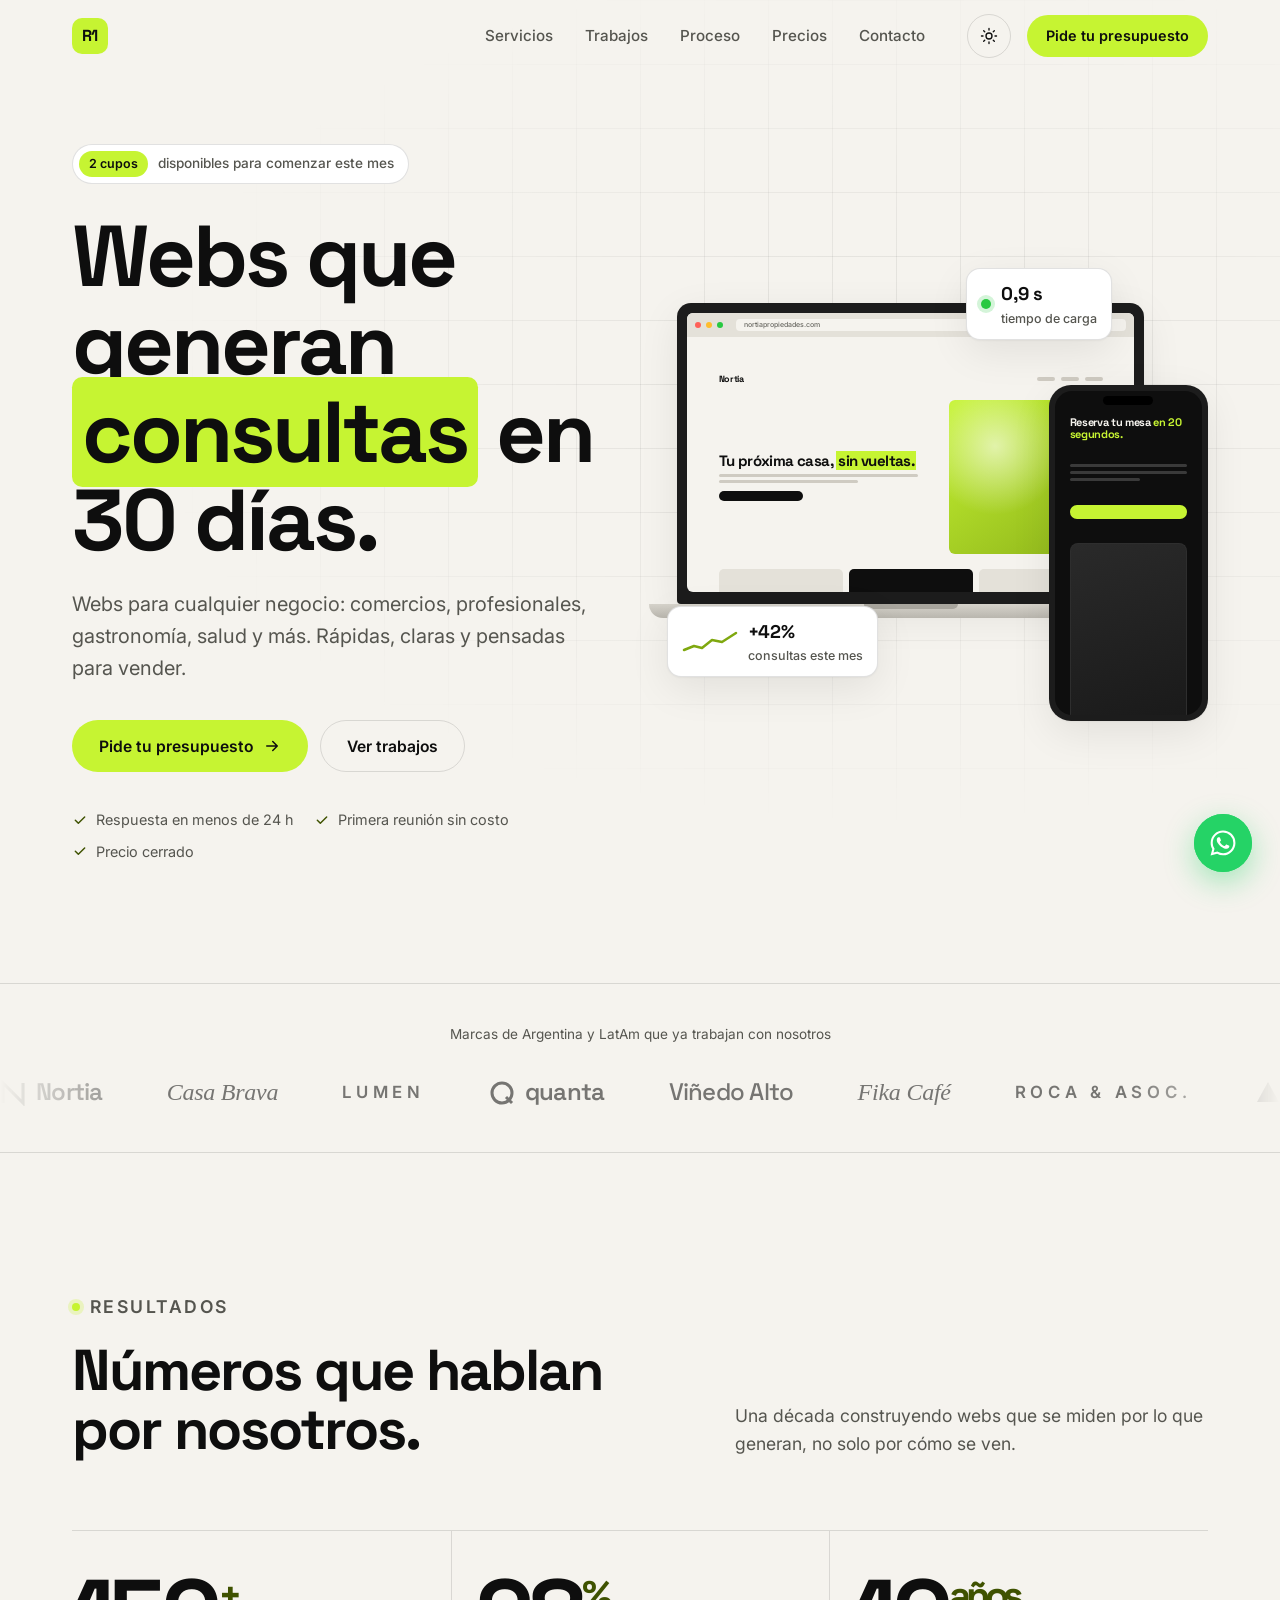
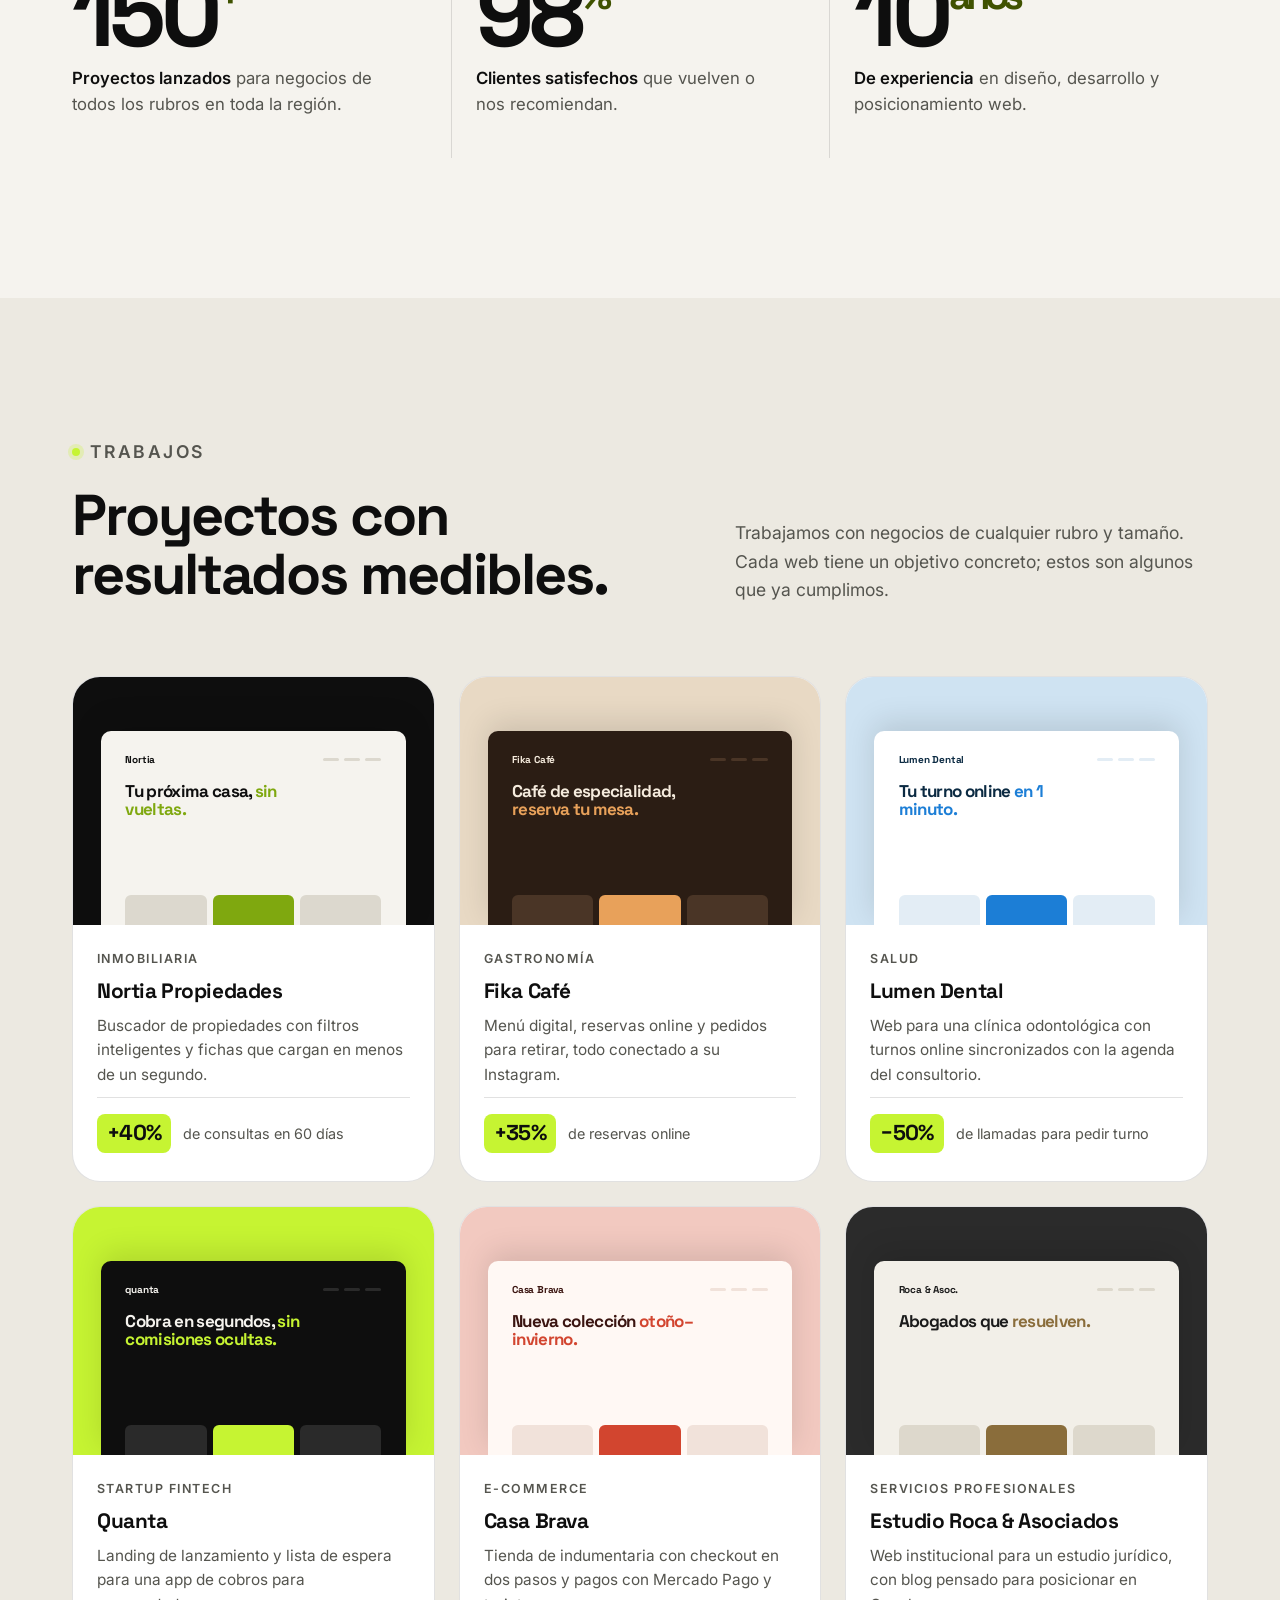
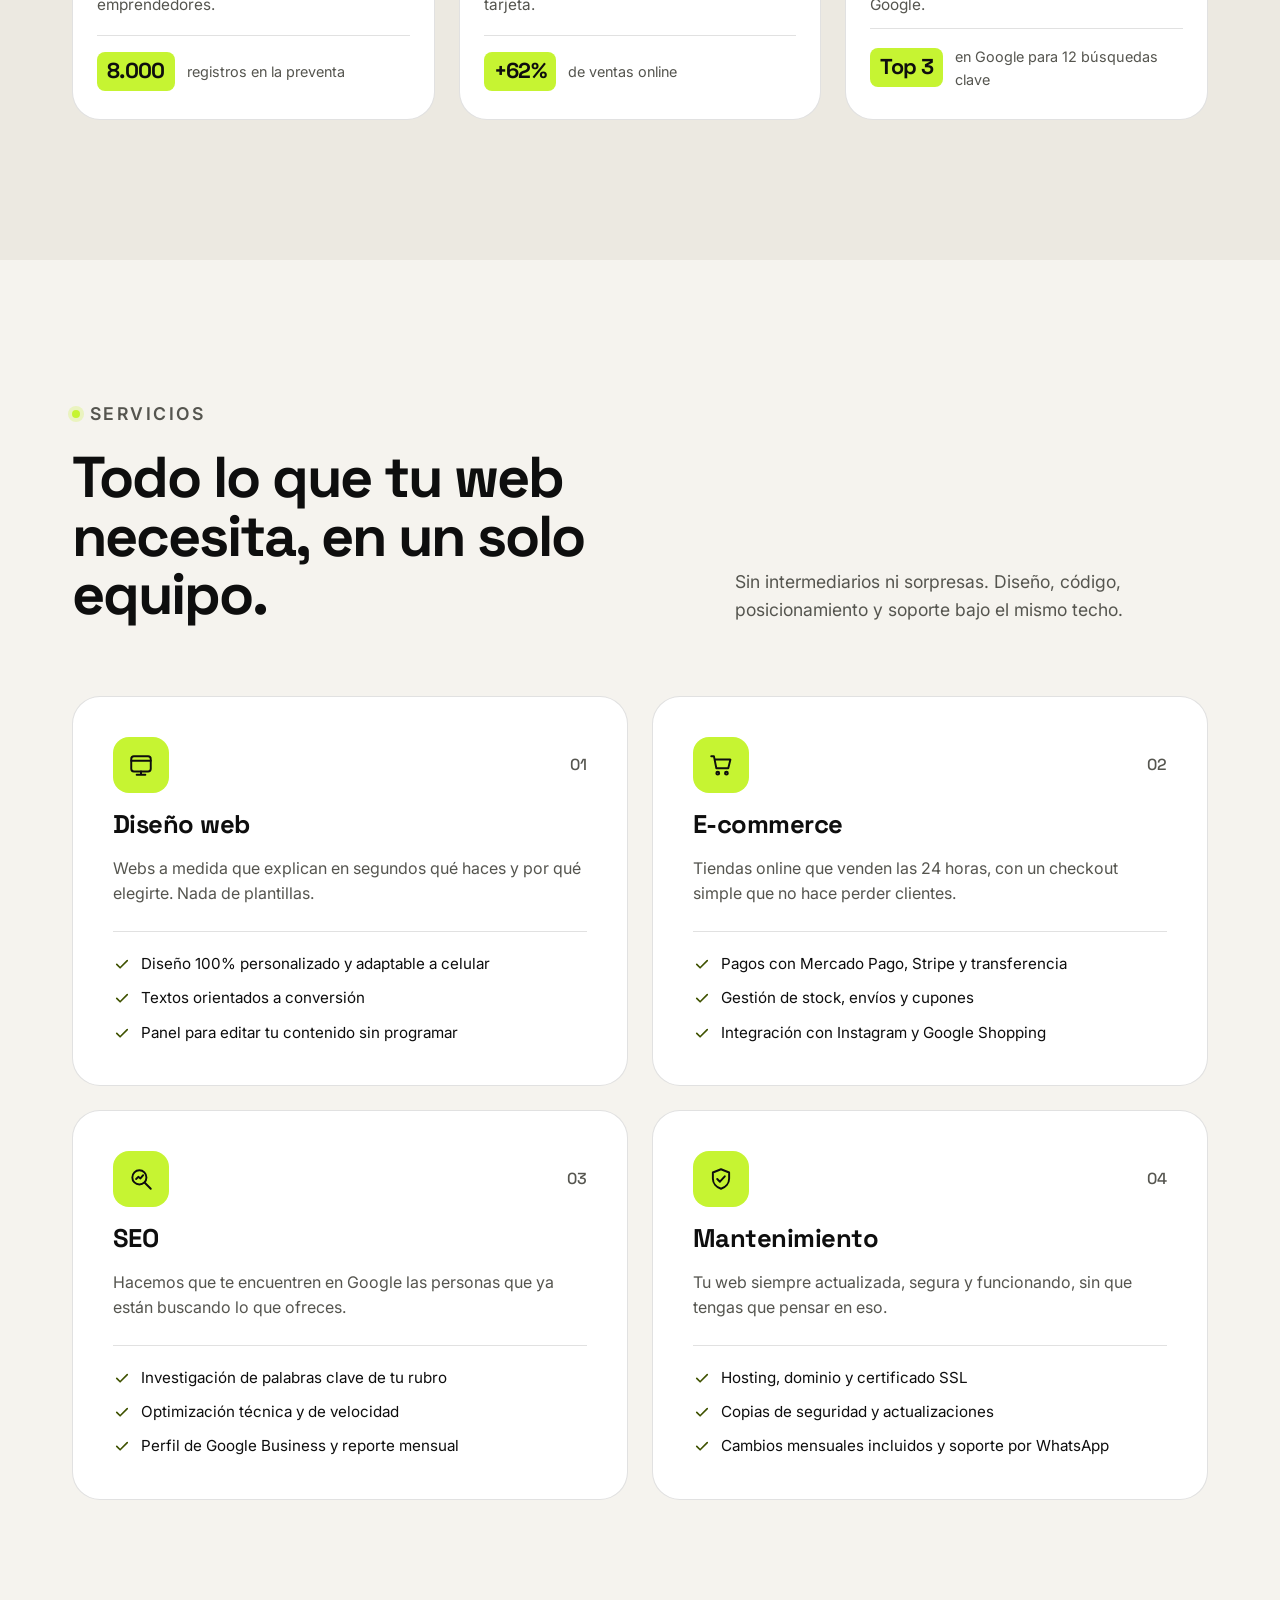
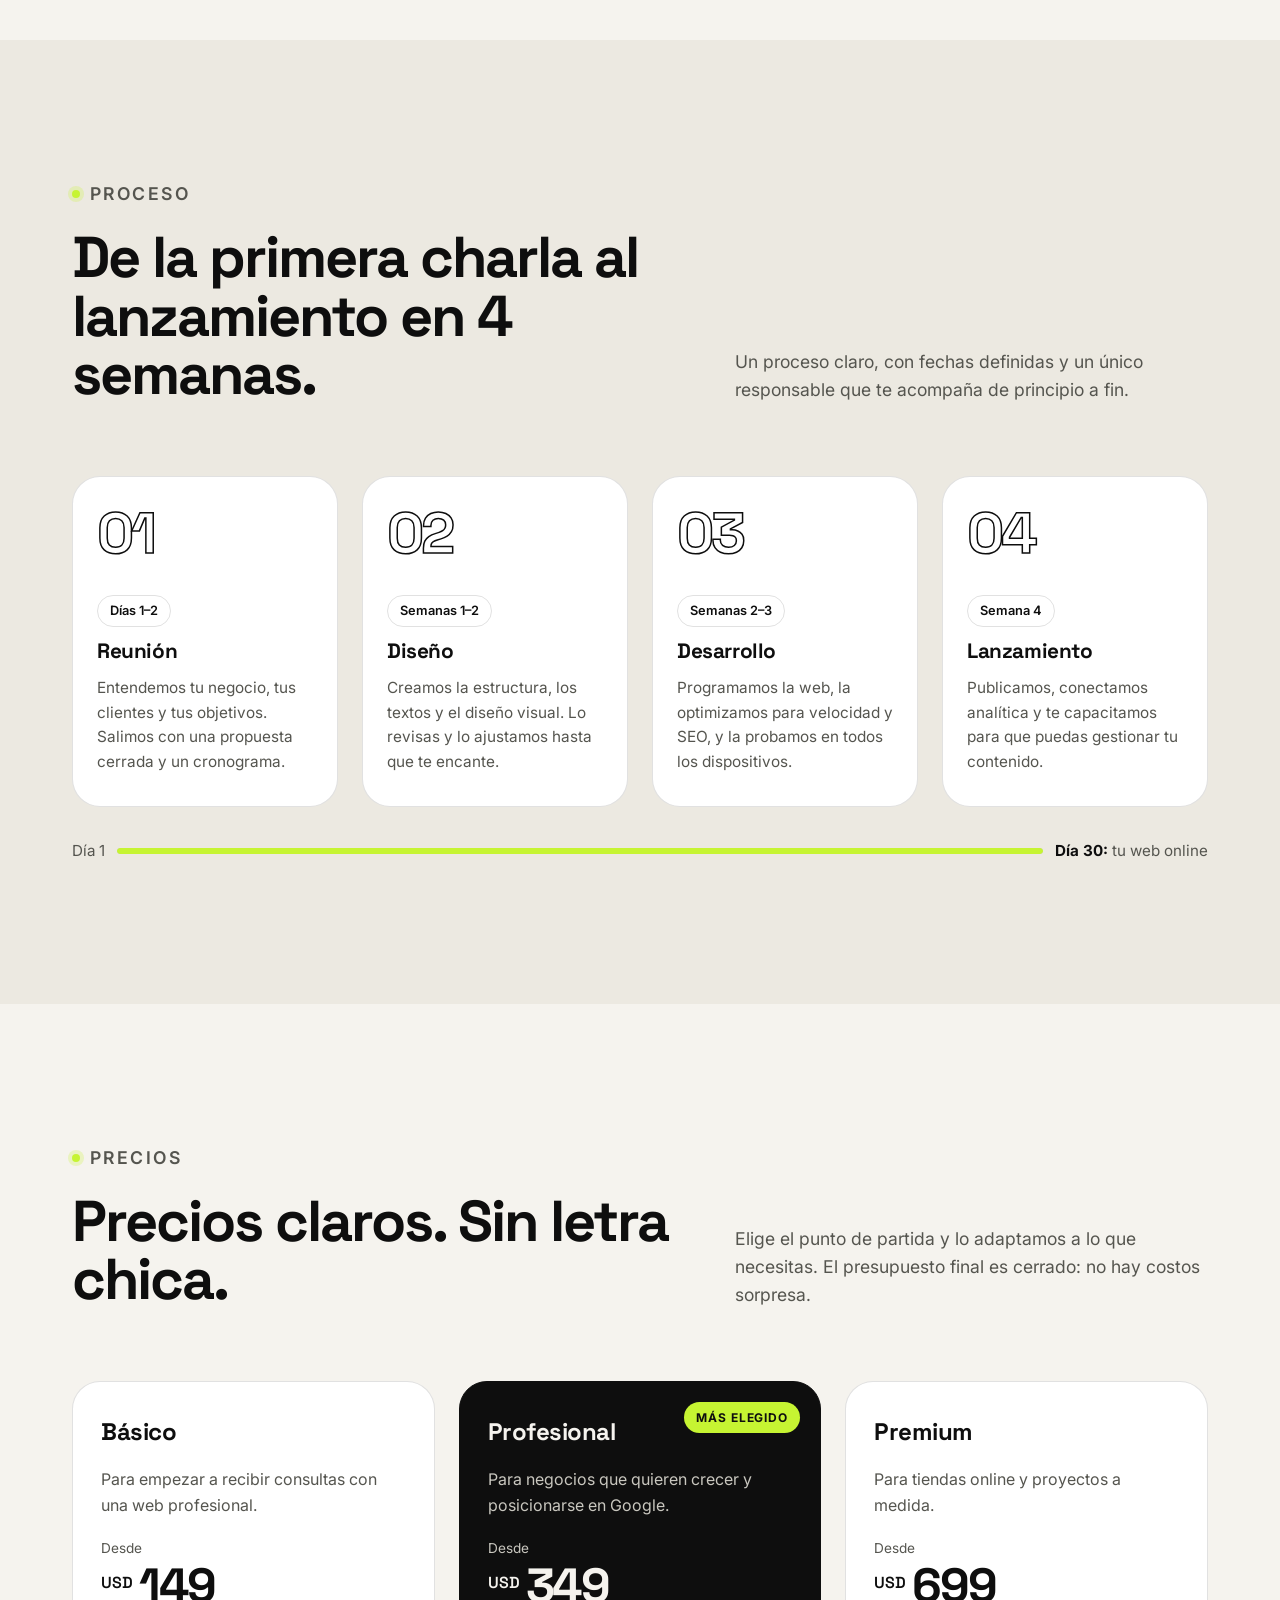
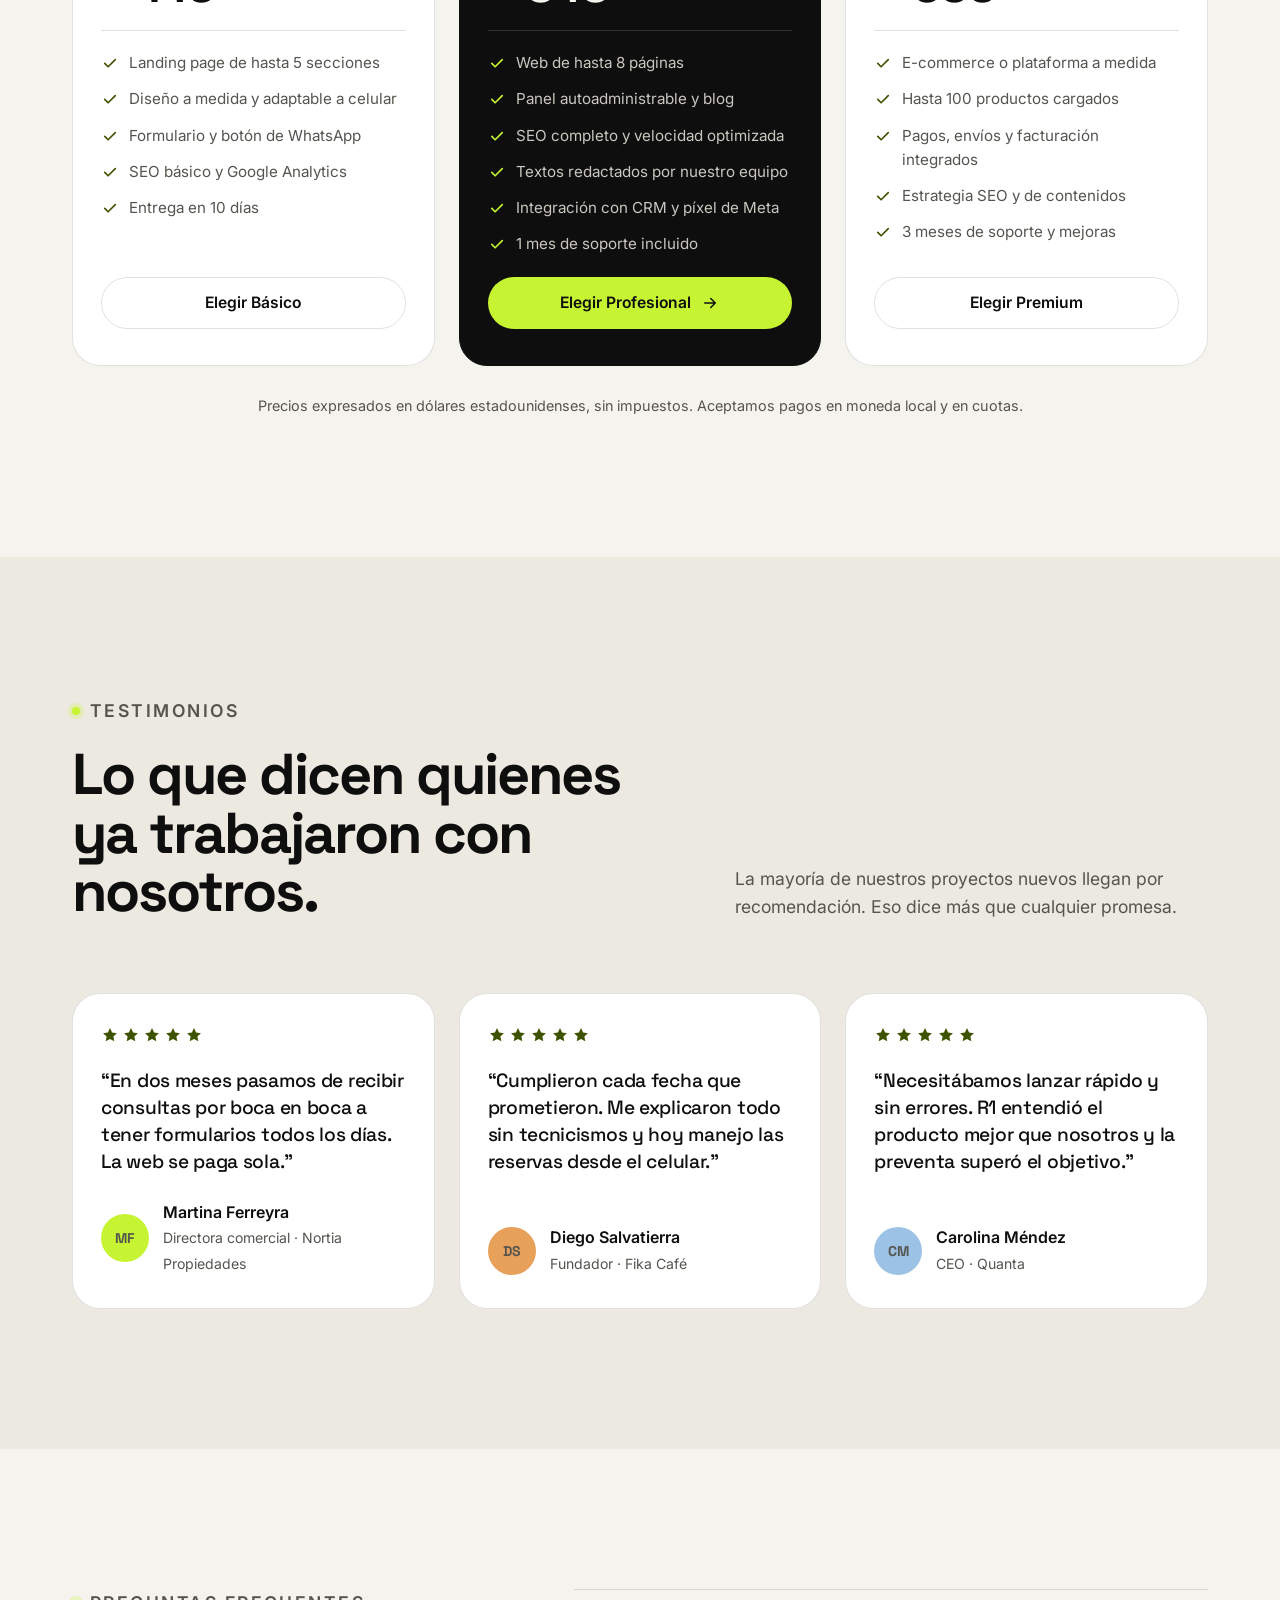
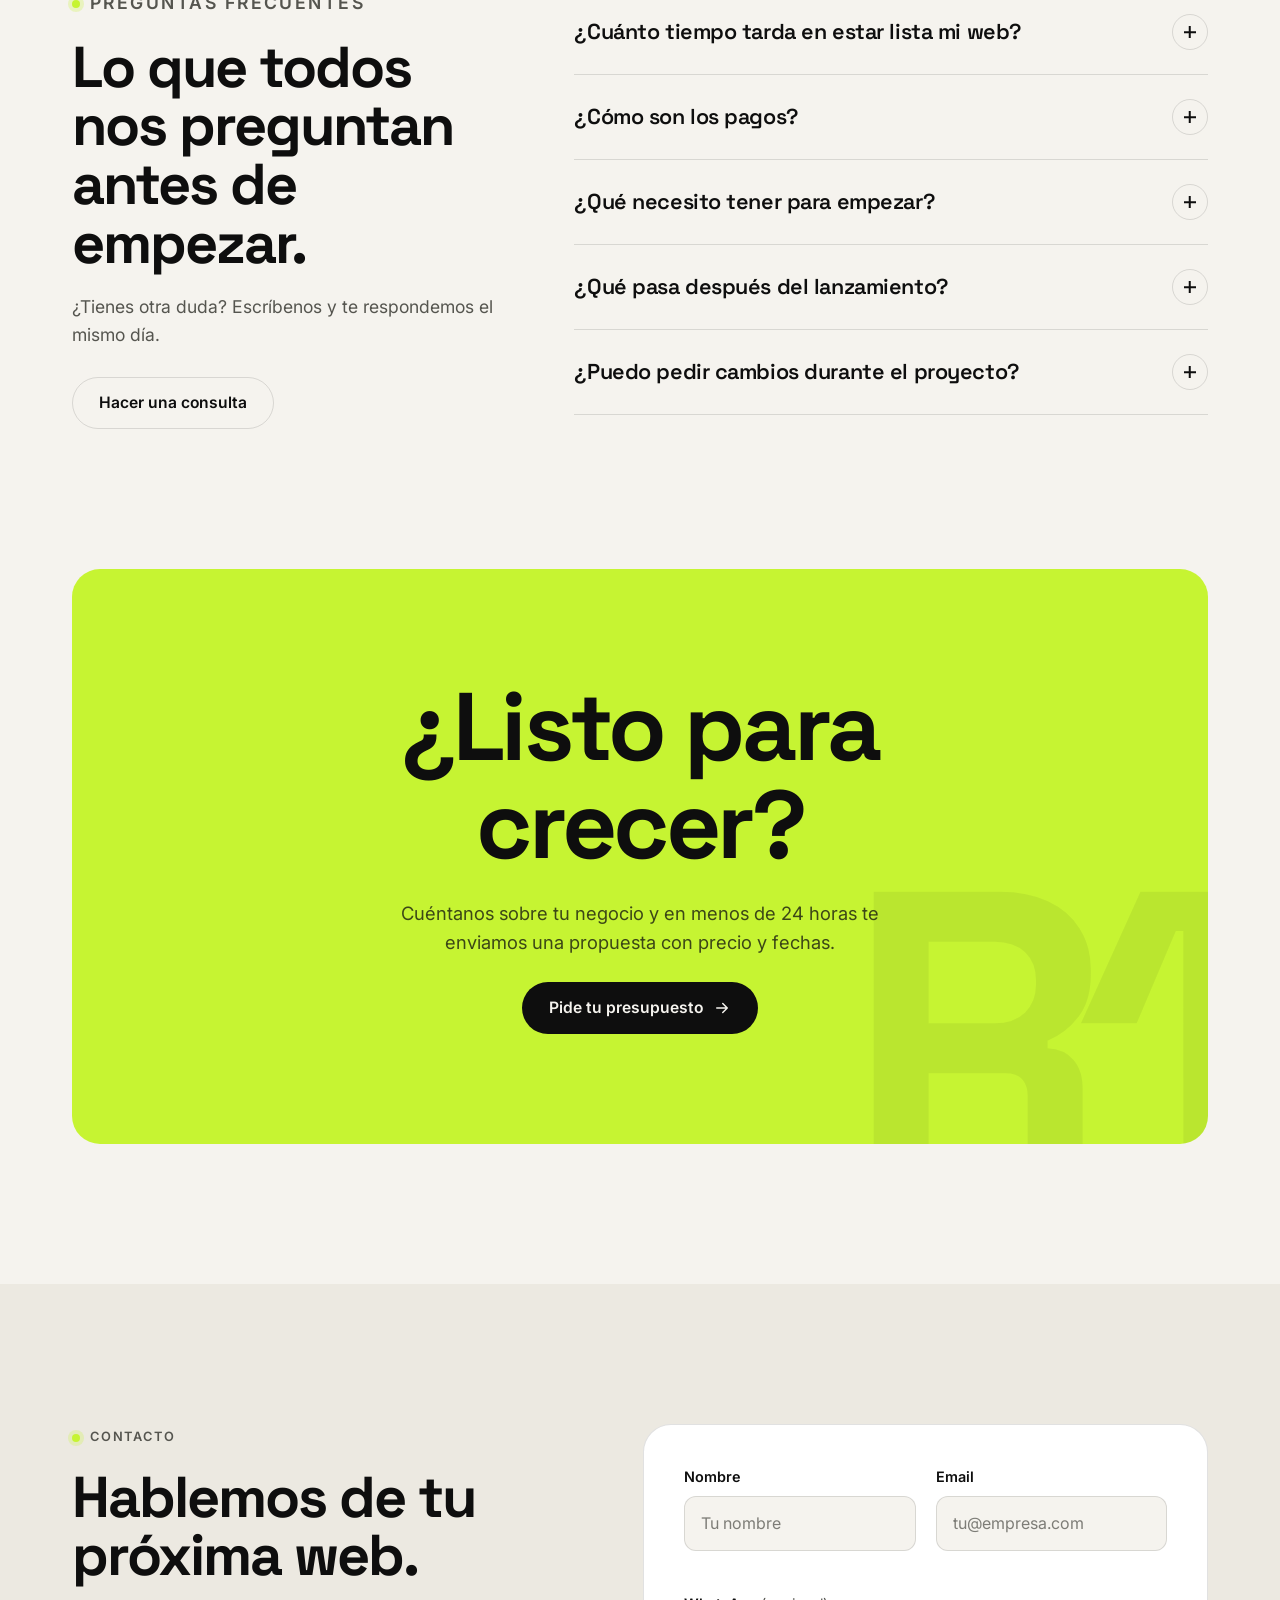
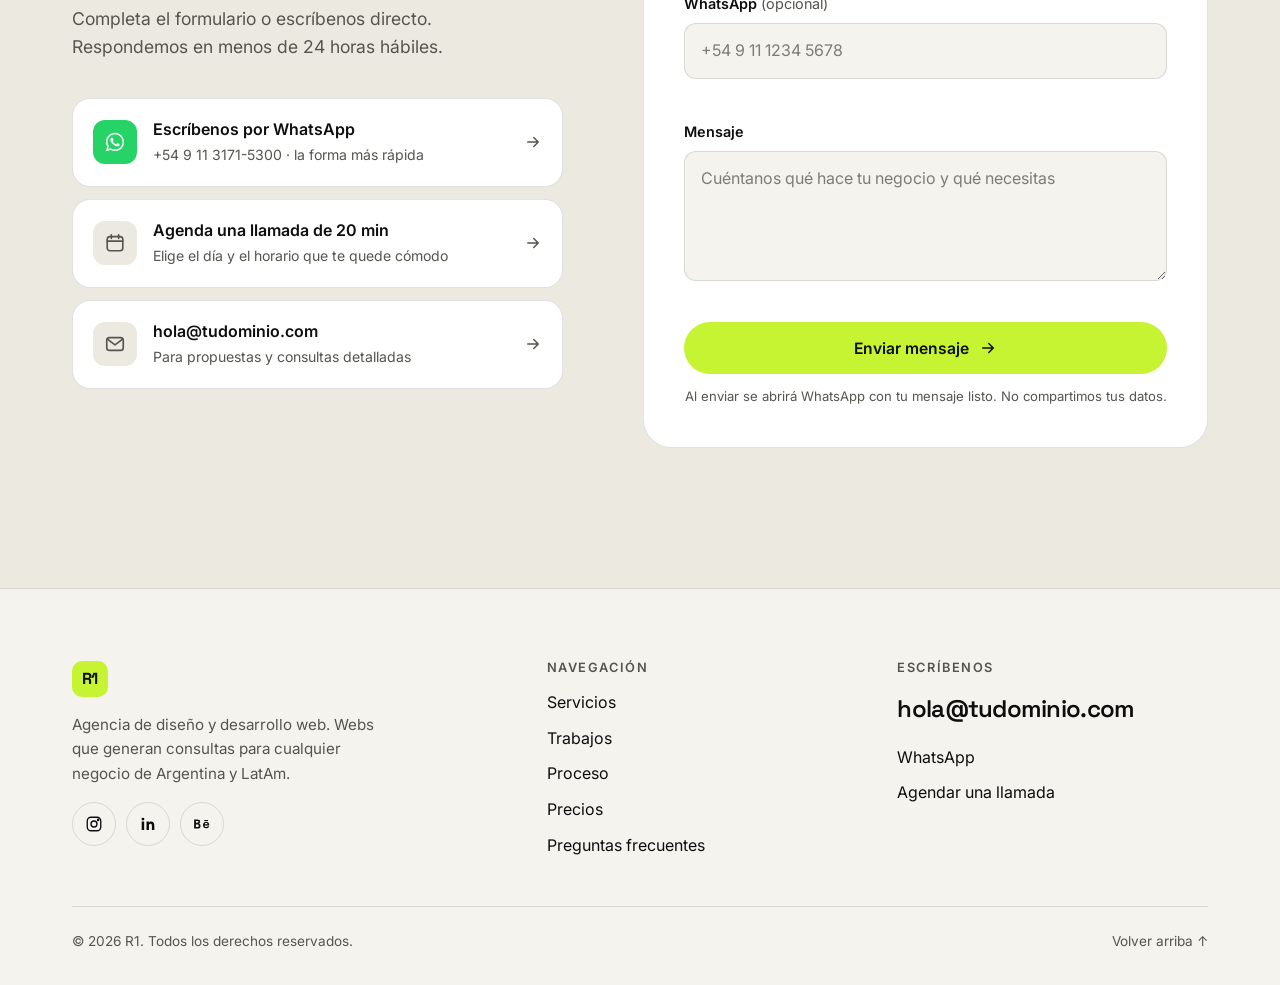
==== commit 4ee35e90: "Configurar WhatsApp, enfocar en cualquier negocio y bajar precios - WhatsApp +54 9 11 3171-5300 en t" ====
--- a/index.html
+++ b/index.html
@@ -4,7 +4,7 @@
   <meta charset="UTF-8">
   <meta name="viewport" content="width=device-width, initial-scale=1.0">
   <title>R1 — Webs que generan consultas en 30 días</title>
-  <meta name="description" content="R1 es una agencia de diseño y desarrollo web para pymes y startups de Argentina y LatAm. Webs rápidas, claras y pensadas para vender, listas en 30 días.">
+  <meta name="description" content="R1 es una agencia de diseño y desarrollo web para cualquier negocio de Argentina y LatAm. Webs rápidas, claras y pensadas para vender, listas en 30 días.">
   <meta name="theme-color" content="#0E0E0E">
   <link rel="canonical" href="https://www.tudominio.com/">
 
@@ -13,11 +13,11 @@
   <meta property="og:locale" content="es_419">
   <meta property="og:site_name" content="R1">
   <meta property="og:title" content="R1 — Webs que generan consultas en 30 días">
-  <meta property="og:description" content="Diseño y desarrollo web para pymes y startups de LatAm. Sitios rápidos, claros y pensados para vender.">
+  <meta property="og:description" content="Webs para cualquier negocio de Argentina y LatAm. Sitios rápidos, claros y pensados para vender.">
   <meta property="og:url" content="https://www.tudominio.com/">
   <meta name="twitter:card" content="summary_large_image">
   <meta name="twitter:title" content="R1 — Webs que generan consultas en 30 días">
-  <meta name="twitter:description" content="Diseño y desarrollo web para pymes y startups de LatAm.">
+  <meta name="twitter:description" content="Webs para cualquier negocio de Argentina y LatAm.">
 
   <link rel="icon" href="data:image/svg+xml,%3Csvg xmlns='http://www.w3.org/2000/svg' viewBox='0 0 64 64'%3E%3Crect width='64' height='64' rx='14' fill='%230E0E0E'/%3E%3Ctext x='50%25' y='56%25' text-anchor='middle' dominant-baseline='middle' font-family='Arial' font-weight='700' font-size='30' fill='%23C6F432'%3ER1%3C/text%3E%3C/svg%3E">
 
@@ -1404,7 +1404,7 @@
         <div>
           <p class="hero-badge reveal"><b>2 cupos</b> disponibles para comenzar este mes</p>
           <h1 id="hero-title" class="reveal" style="--d:.08s">Webs que generan <span class="mark">consultas</span> en 30 días.</h1>
-          <p class="hero-sub reveal" style="--d:.16s">Diseñamos y desarrollamos sitios rápidos y claros para pymes y startups que quieren vender más.</p>
+          <p class="hero-sub reveal" style="--d:.16s">Webs para cualquier negocio: comercios, profesionales, gastronomía, salud y más. Rápidas, claras y pensadas para vender.</p>
           <div class="hero-actions reveal" style="--d:.24s">
             <a href="#contacto" class="btn btn-accent">Pide tu presupuesto
               <svg aria-hidden="true"><use href="#i-arrow"/></svg>
@@ -1503,7 +1503,7 @@
         <div class="stats-grid">
           <div class="stat reveal">
             <div class="stat-num"><span data-count="150">150</span><sup>+</sup></div>
-            <p><strong>Proyectos lanzados</strong> para pymes, startups y marcas en toda la región.</p>
+            <p><strong>Proyectos lanzados</strong> para negocios de todos los rubros en toda la región.</p>
           </div>
           <div class="stat reveal" style="--d:.1s">
             <div class="stat-num"><span data-count="98">98</span><sup>%</sup></div>
@@ -1525,7 +1525,7 @@
             <p class="eyebrow reveal">Trabajos</p>
             <h2 id="work-title" class="reveal">Proyectos con resultados medibles.</h2>
           </div>
-          <p class="reveal">Cada web que hacemos tiene un objetivo concreto. Estos son algunos de los que ya cumplimos.</p>
+          <p class="reveal">Trabajamos con negocios de cualquier rubro y tamaño. Cada web tiene un objetivo concreto; estos son algunos que ya cumplimos.</p>
         </div>
 
         <div class="work-grid">
@@ -1768,7 +1768,7 @@
           <article class="plan reveal">
             <h3>Básico</h3>
             <p>Para empezar a recibir consultas con una web profesional.</p>
-            <div class="plan-price"><small>Desde</small><strong><span>USD</span>490</strong></div>
+            <div class="plan-price"><small>Desde</small><strong><span>USD</span>149</strong></div>
             <ul class="plan-list">
               <li><svg aria-hidden="true"><use href="#i-check"/></svg>Landing page de hasta 5 secciones</li>
               <li><svg aria-hidden="true"><use href="#i-check"/></svg>Diseño a medida y adaptable a celular</li>
@@ -1783,7 +1783,7 @@
             <span class="plan-badge">Más elegido</span>
             <h3>Profesional</h3>
             <p>Para negocios que quieren crecer y posicionarse en Google.</p>
-            <div class="plan-price"><small>Desde</small><strong><span>USD</span>1.190</strong></div>
+            <div class="plan-price"><small>Desde</small><strong><span>USD</span>349</strong></div>
             <ul class="plan-list">
               <li><svg aria-hidden="true"><use href="#i-check"/></svg>Web de hasta 8 páginas</li>
               <li><svg aria-hidden="true"><use href="#i-check"/></svg>Panel autoadministrable y blog</li>
@@ -1800,10 +1800,10 @@
           <article class="plan reveal" style="--d:.16s">
             <h3>Premium</h3>
             <p>Para tiendas online y proyectos a medida.</p>
-            <div class="plan-price"><small>Desde</small><strong><span>USD</span>2.490</strong></div>
+            <div class="plan-price"><small>Desde</small><strong><span>USD</span>699</strong></div>
             <ul class="plan-list">
               <li><svg aria-hidden="true"><use href="#i-check"/></svg>E-commerce o plataforma a medida</li>
-              <li><svg aria-hidden="true"><use href="#i-check"/></svg>Hasta 300 productos cargados</li>
+              <li><svg aria-hidden="true"><use href="#i-check"/></svg>Hasta 100 productos cargados</li>
               <li><svg aria-hidden="true"><use href="#i-check"/></svg>Pagos, envíos y facturación integrados</li>
               <li><svg aria-hidden="true"><use href="#i-check"/></svg>Estrategia SEO y de contenidos</li>
               <li><svg aria-hidden="true"><use href="#i-check"/></svg>3 meses de soporte y mejoras</li>
@@ -1922,7 +1922,7 @@
           <div class="contact-options">
             <a class="contact-option wa reveal" data-link="whatsapp" href="#" target="_blank" rel="noopener">
               <span class="co-icon" aria-hidden="true"><svg><use href="#i-wa"/></svg></span>
-              <div><strong>Escríbenos por WhatsApp</strong><span>La forma más rápida de hablar con nosotros</span></div>
+              <div><strong>Escríbenos por WhatsApp</strong><span>+54 9 11 3171-5300 · la forma más rápida</span></div>
               <svg class="arrow" aria-hidden="true"><use href="#i-arrow"/></svg>
             </a>
             <a class="contact-option reveal" data-link="calendar" href="#" target="_blank" rel="noopener">
@@ -1977,7 +1977,7 @@
       <div class="footer-top">
         <div class="footer-brand">
           <a href="#inicio" class="logo" aria-label="R1, ir al inicio"><span class="logo-mark" aria-hidden="true">R1</span></a>
-          <p>Agencia de diseño y desarrollo web. Webs que generan consultas para pymes y startups de Argentina y LatAm.</p>
+          <p>Agencia de diseño y desarrollo web. Webs que generan consultas para cualquier negocio de Argentina y LatAm.</p>
           <div class="socials">
             <a data-link="instagram" href="#" target="_blank" rel="noopener" aria-label="Instagram de R1">
               <svg viewBox="0 0 24 24" aria-hidden="true"><g fill="none" stroke="currentColor" stroke-width="1.8"><rect x="3" y="3" width="18" height="18" rx="5"/><circle cx="12" cy="12" r="4"/><circle cx="17.5" cy="6.5" r="0.8" fill="currentColor"/></g></svg>
@@ -2029,7 +2029,7 @@
        CONFIGURACIÓN — reemplaza estos datos por los reales
        ========================================================= */
     const CONFIG = {
-      whatsapp: "5491100000000", // código de país + número, sin "+" ni espacios
+      whatsapp: "5491131715300", // código de país + número, sin "+" ni espacios
       whatsappMessage: "Hola R1, quiero pedir un presupuesto para mi web.",
       email: "hola@tudominio.com",
       calendar: "https://calendly.com/tu-usuario/20min",
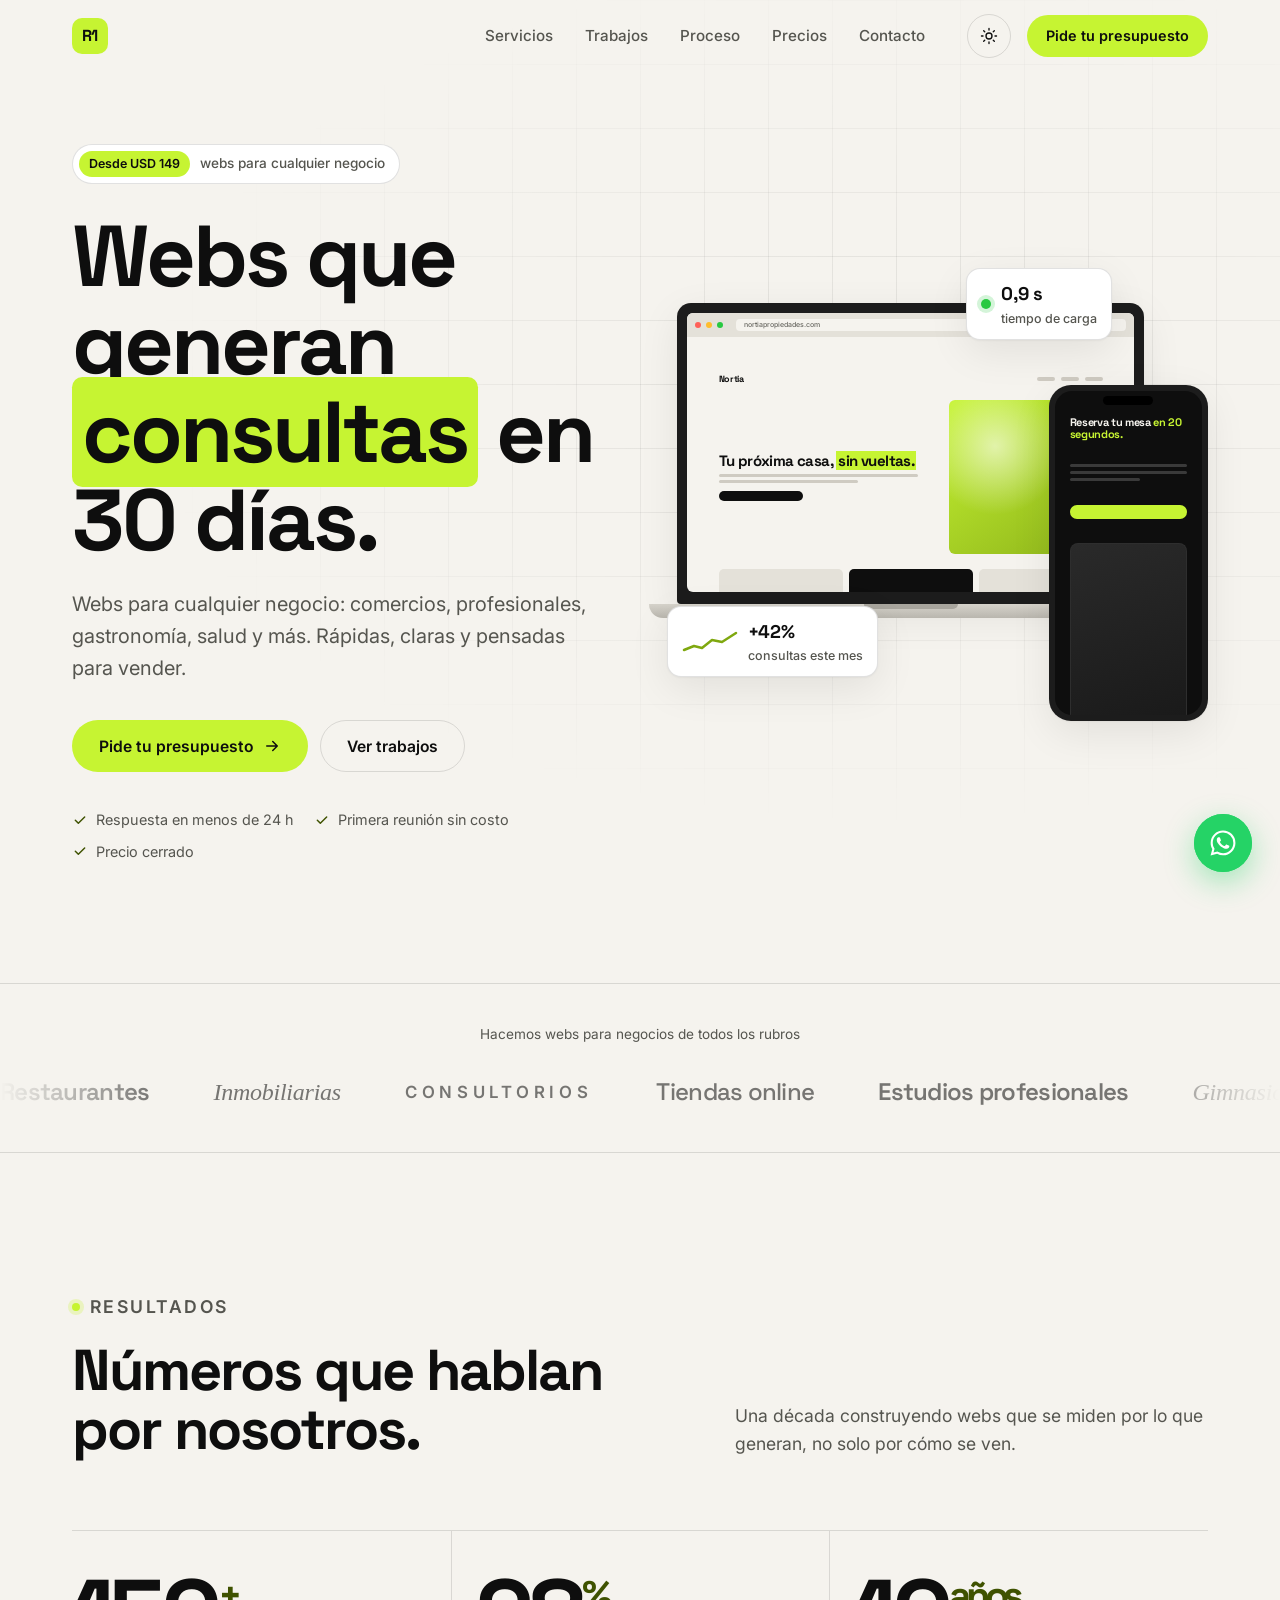
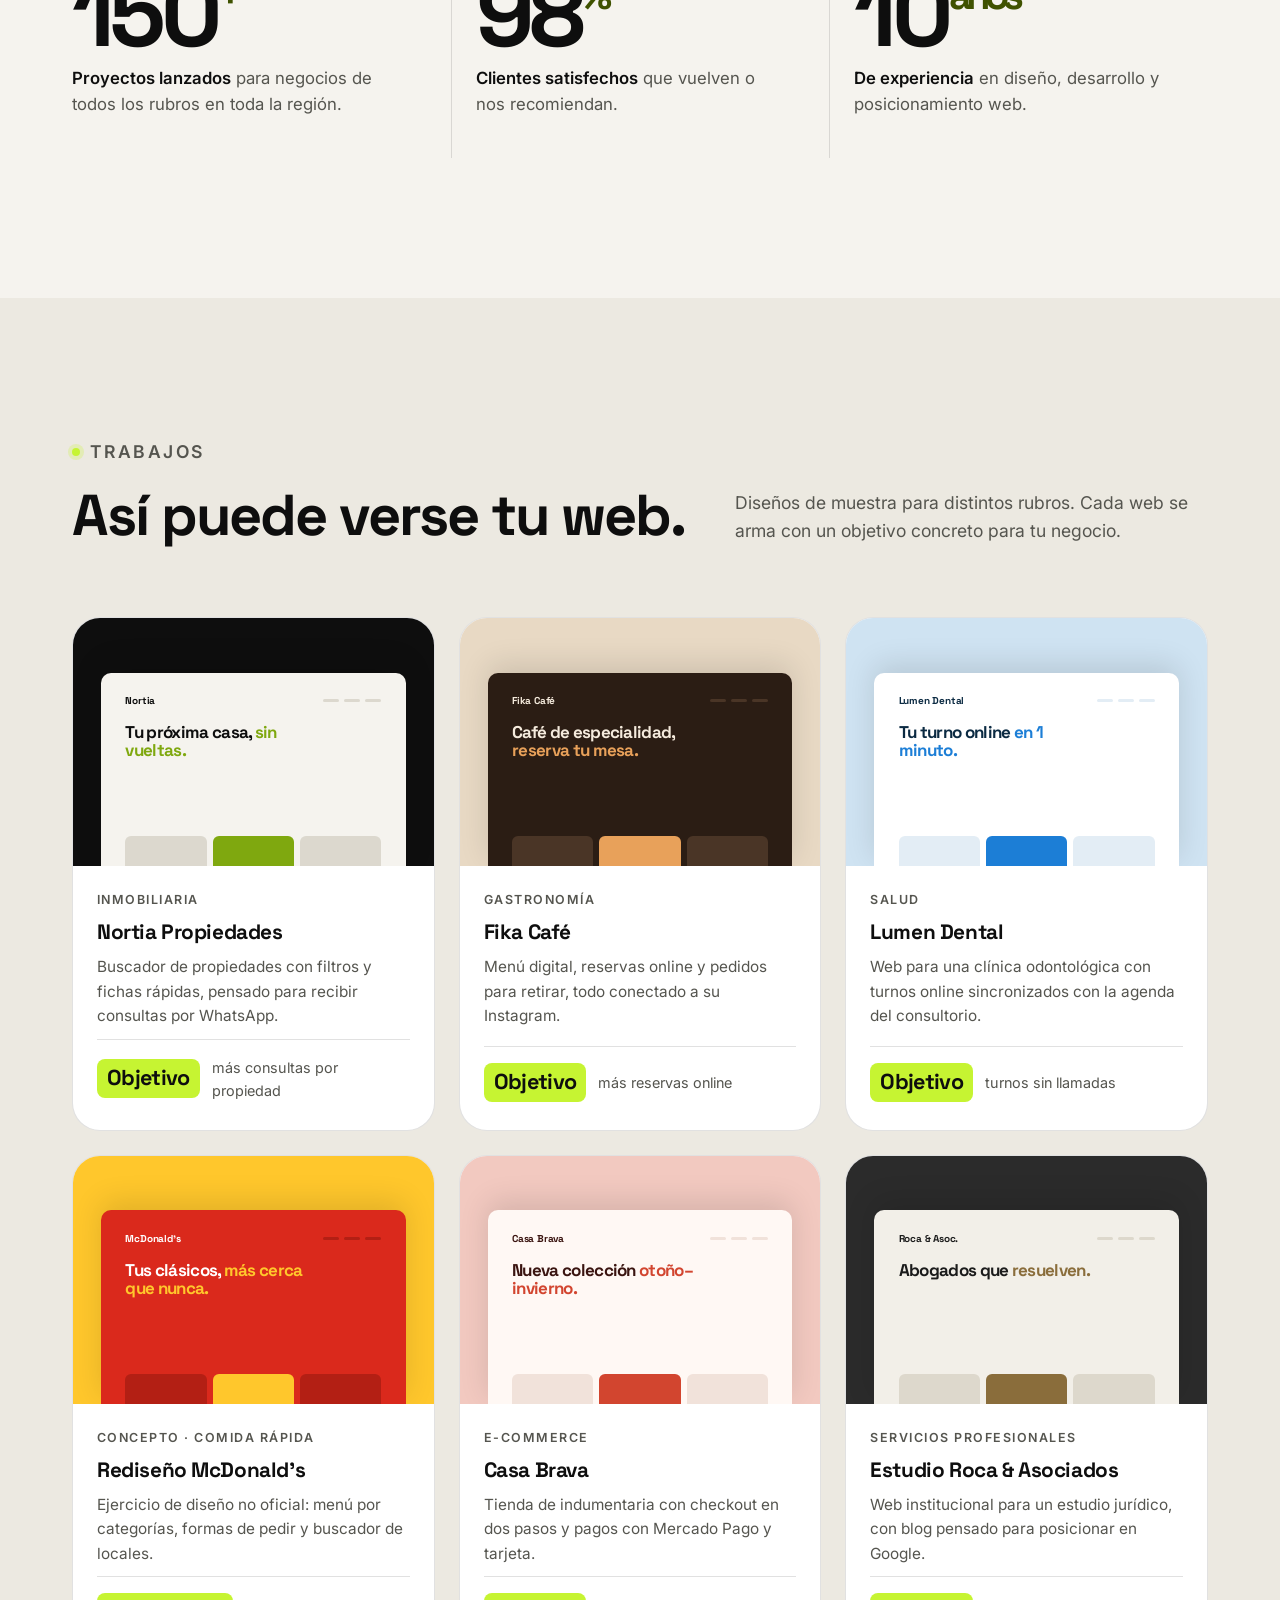
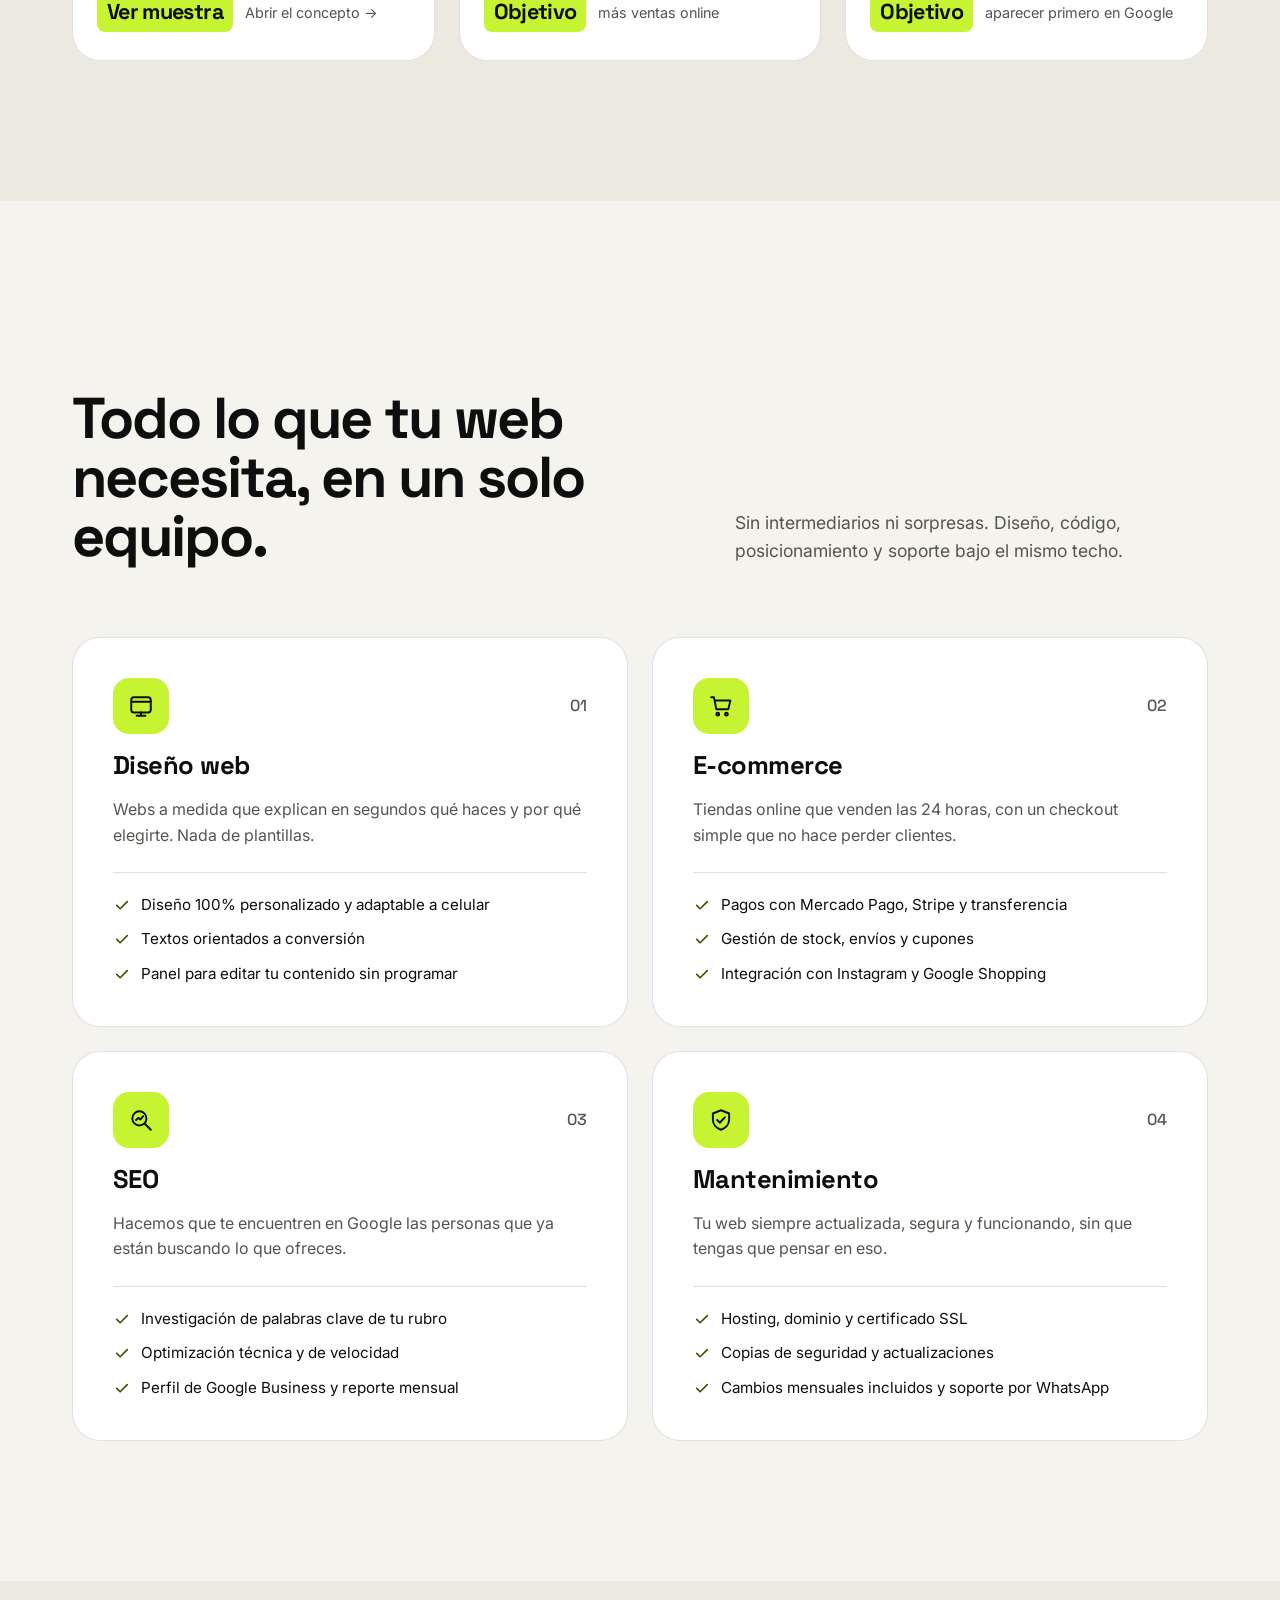
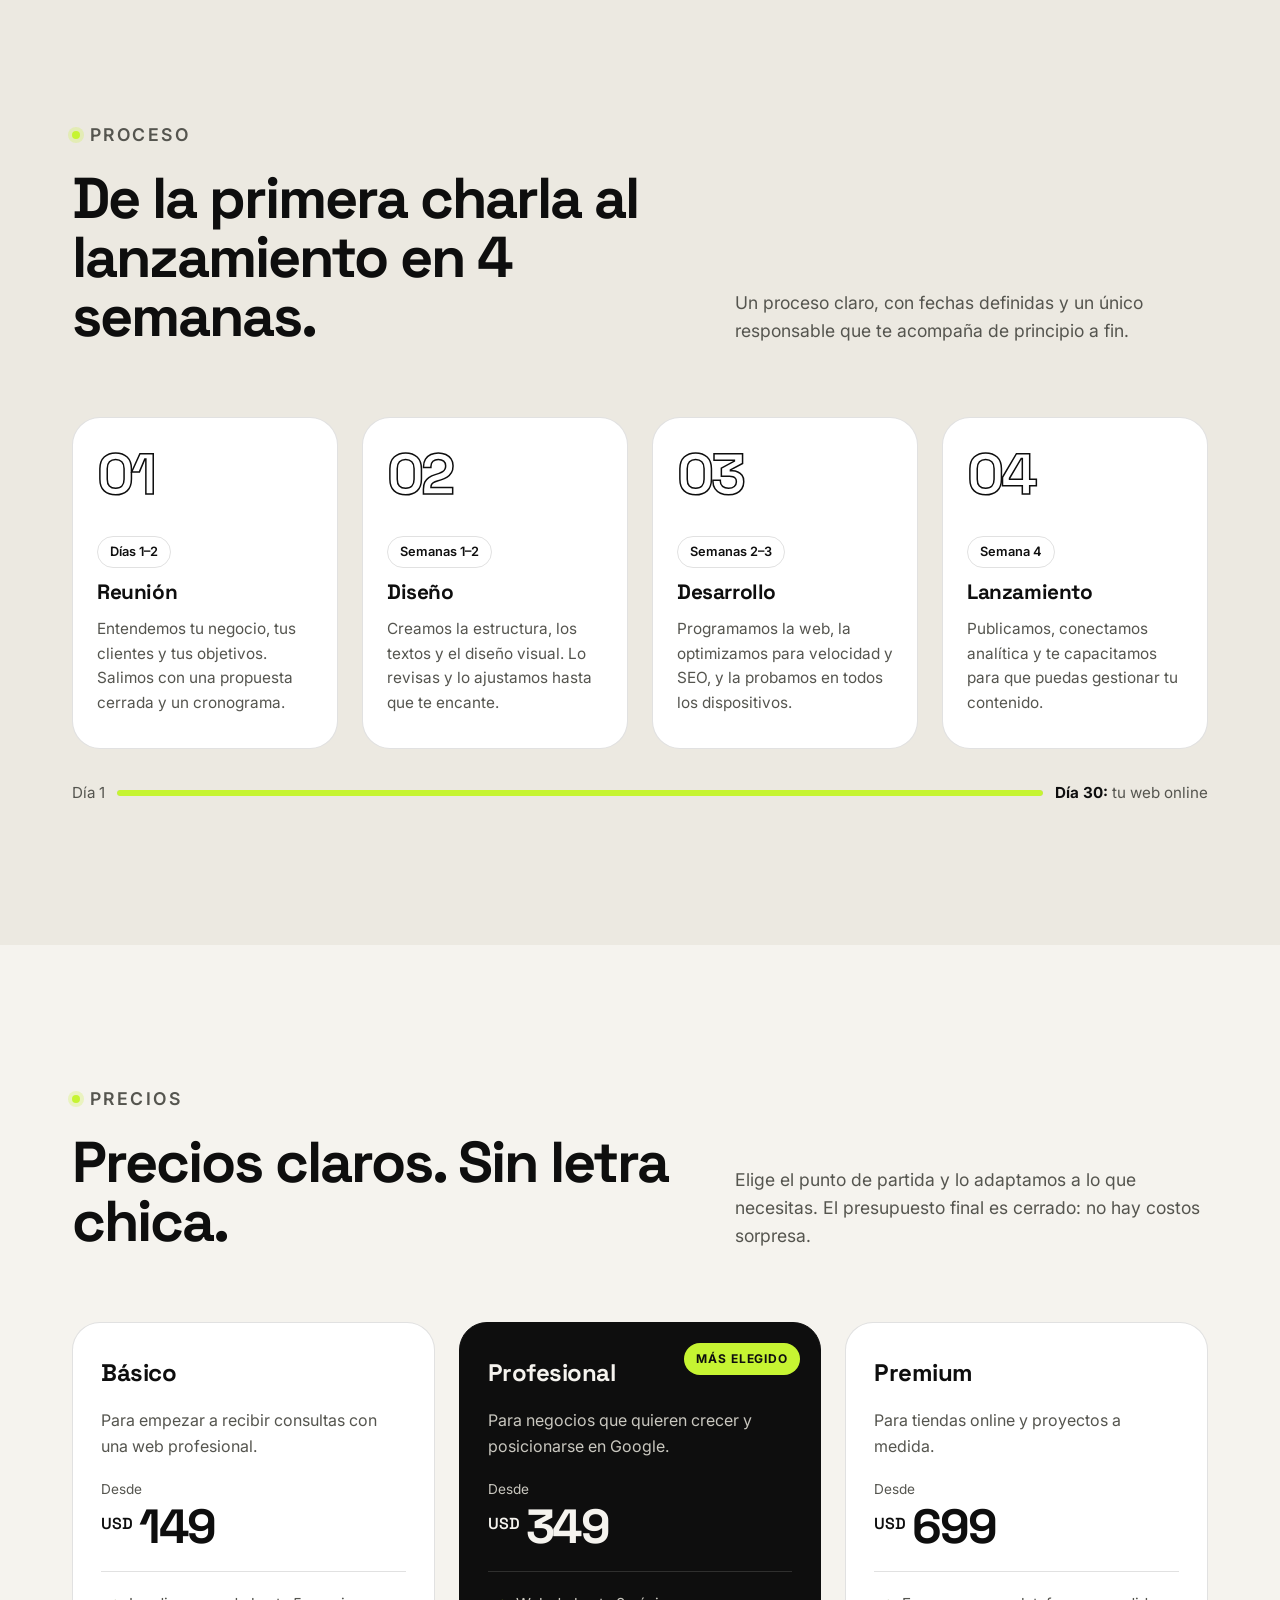
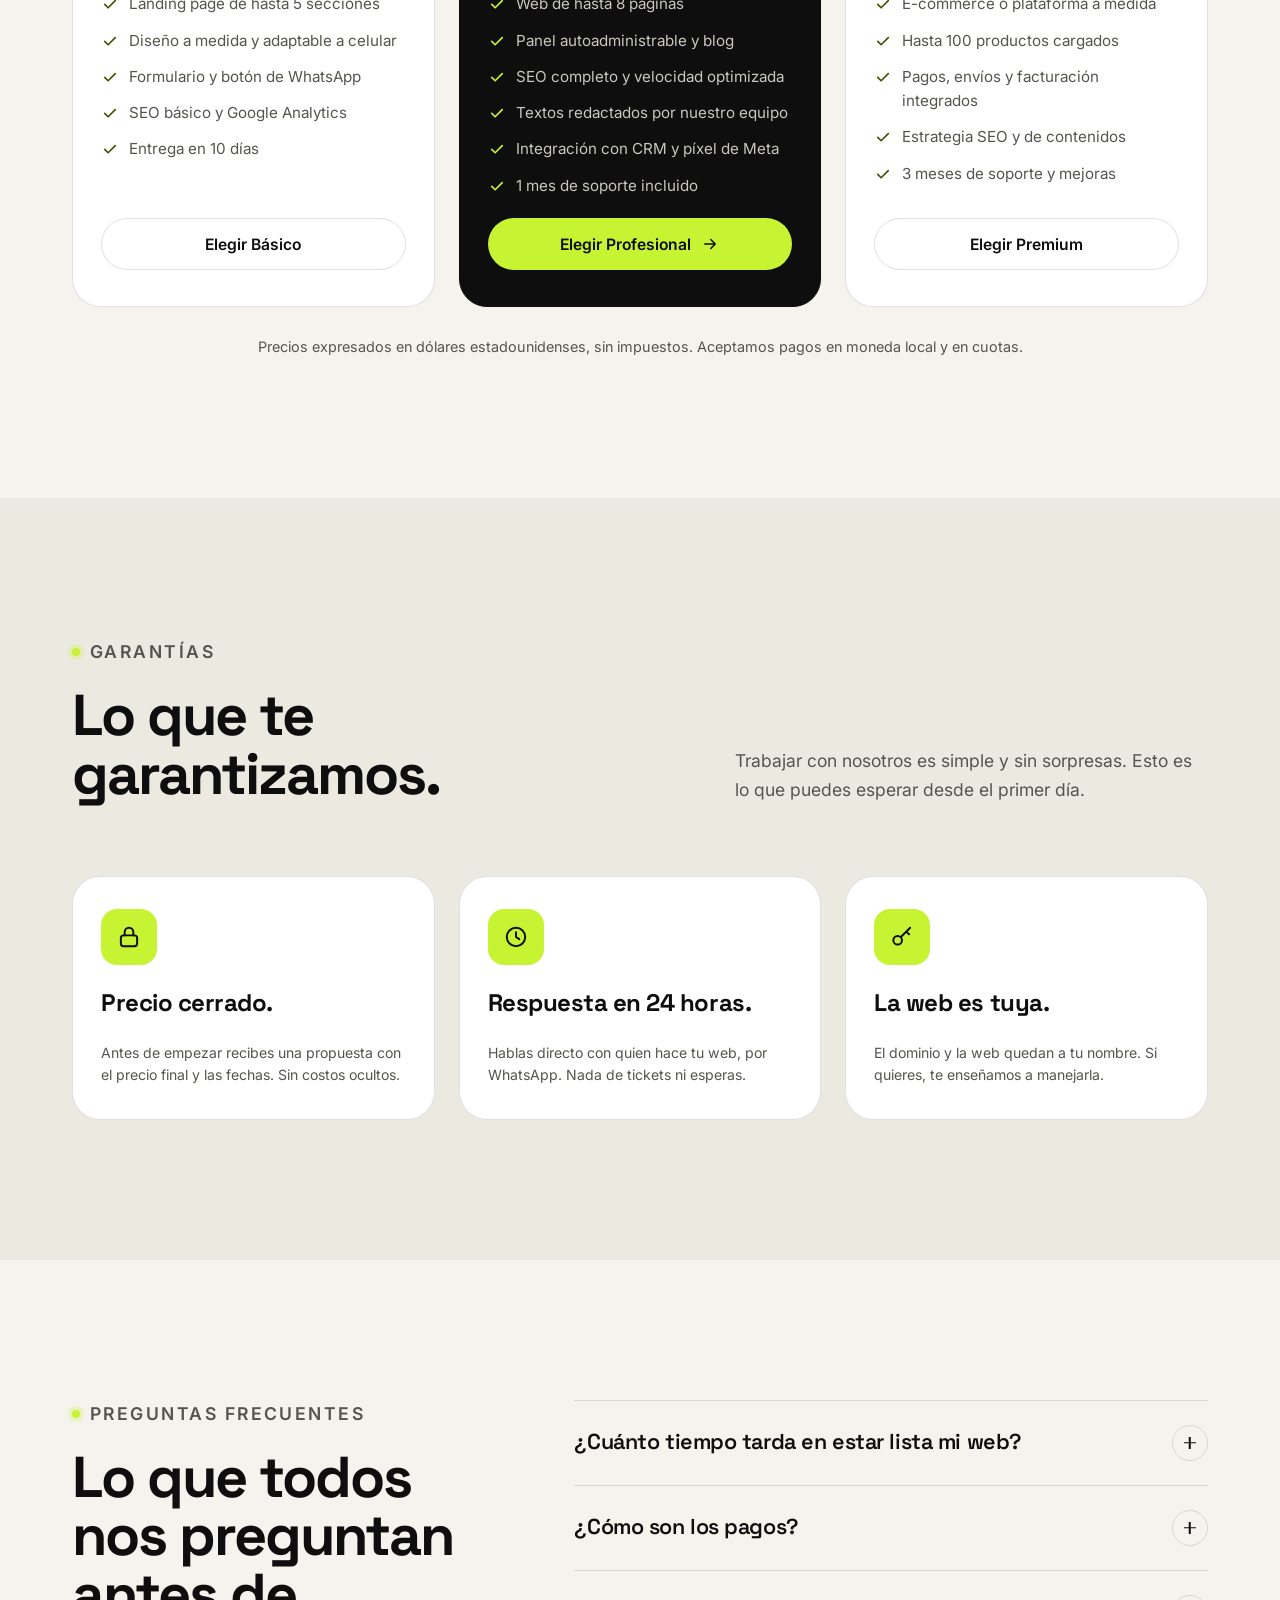
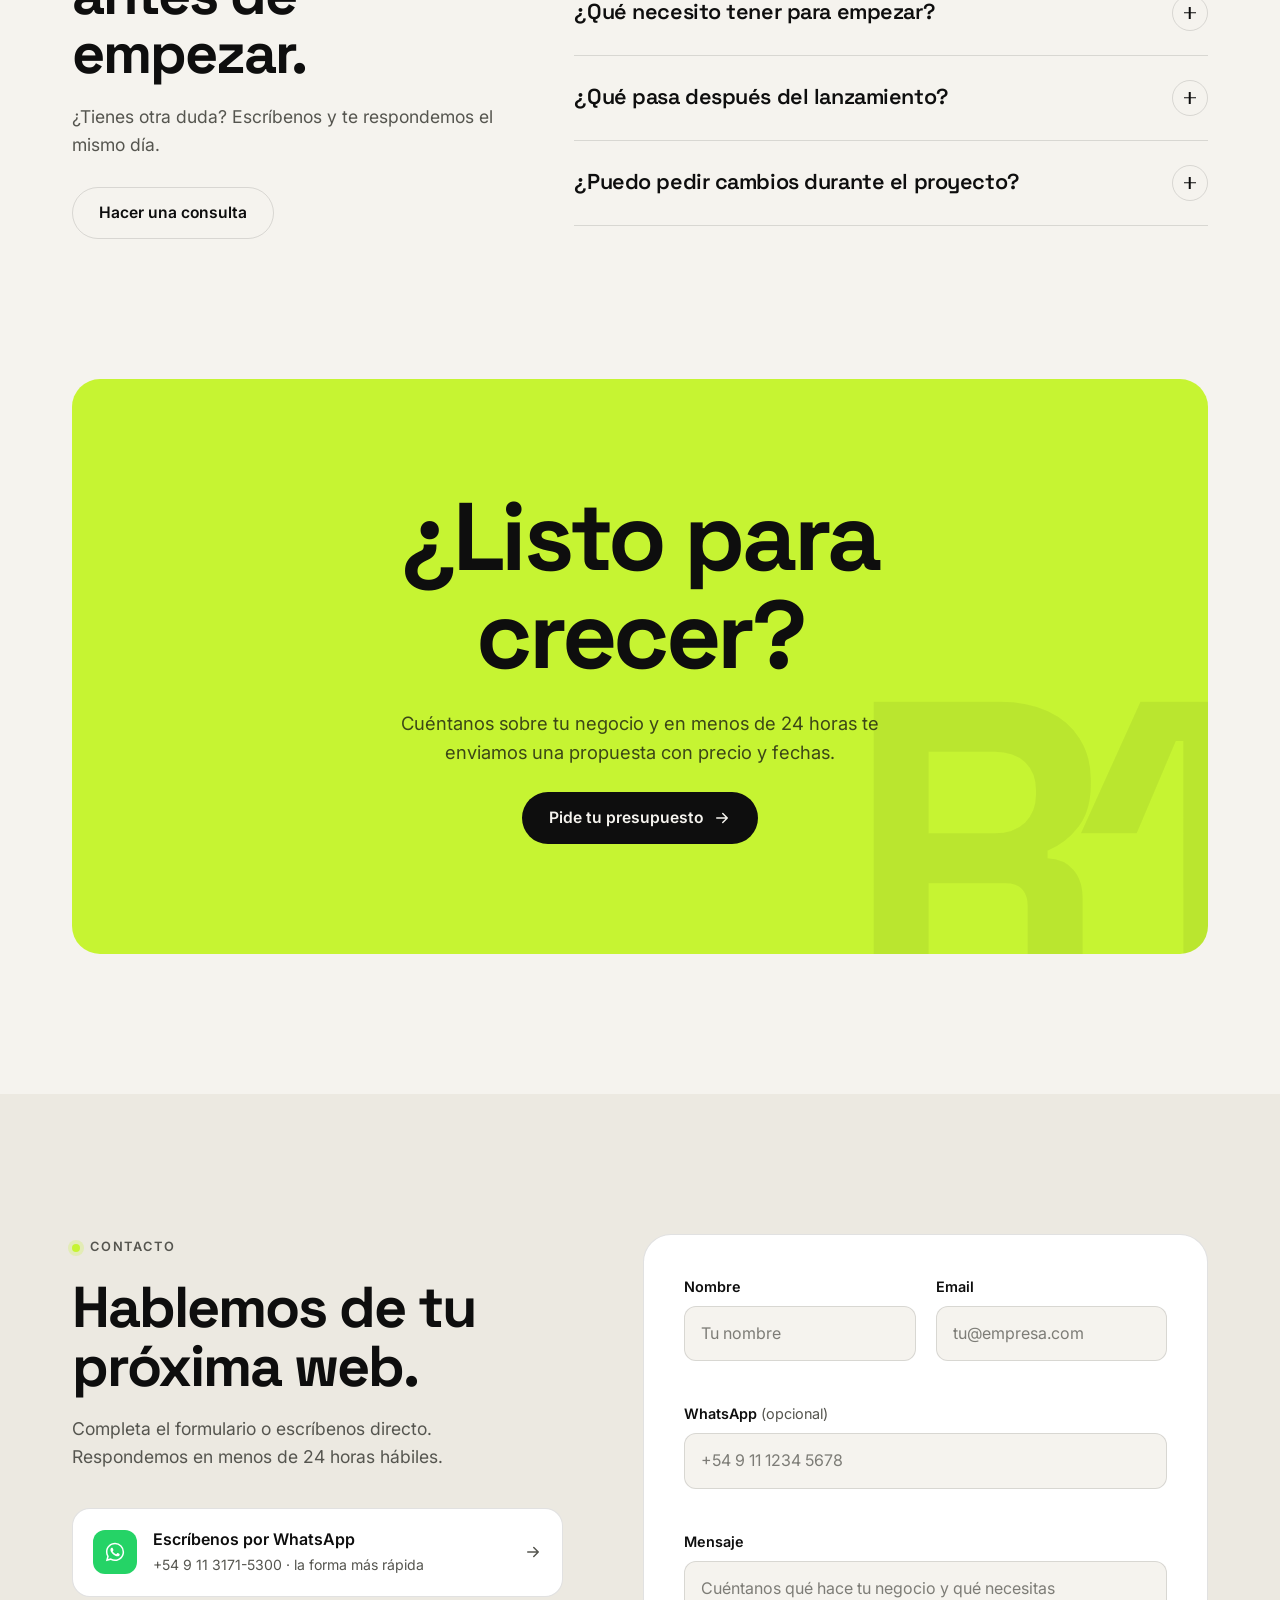
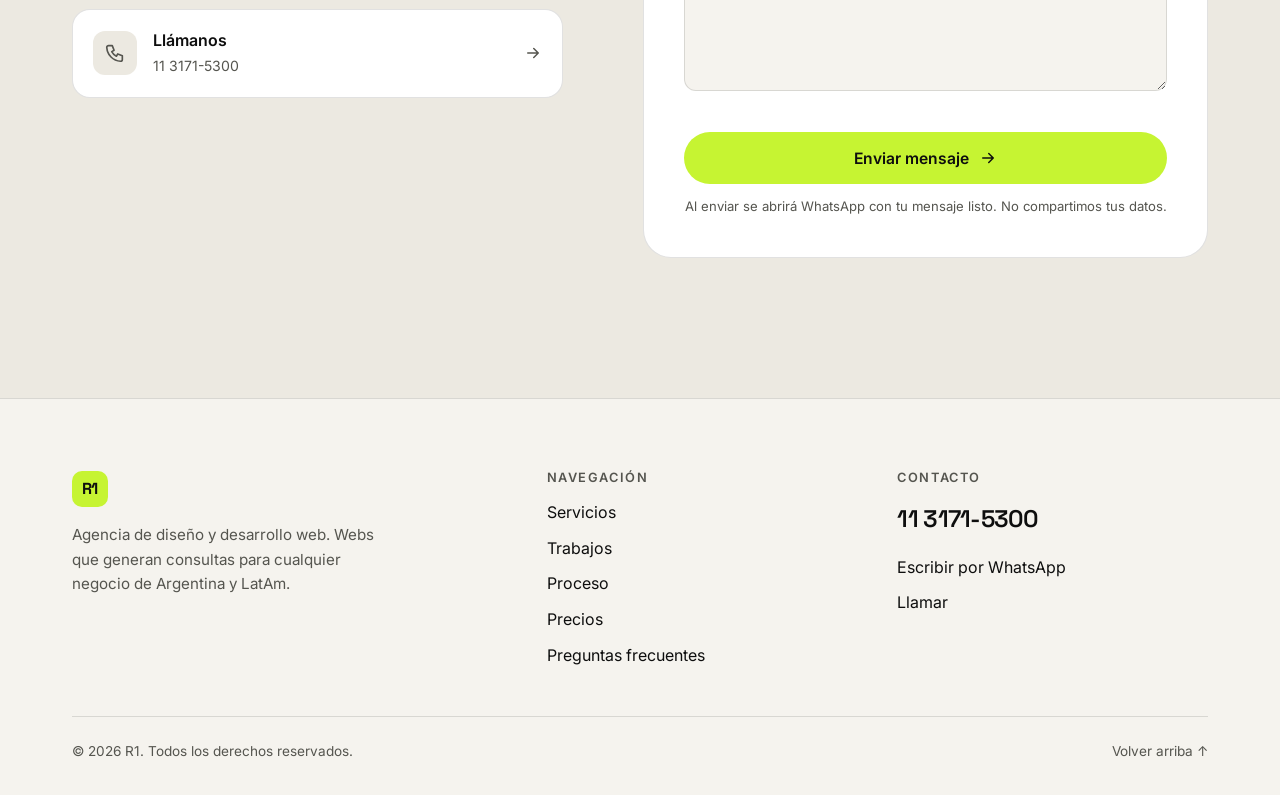
==== commit 2ede5138: "Dejar lista la versión final de la web de R1 - Quita email, redes, agenda y URLs de dominio de ejemp" ====
--- a/index.html
+++ b/index.html
@@ -6,7 +6,6 @@
   <title>R1 — Webs que generan consultas en 30 días</title>
   <meta name="description" content="R1 es una agencia de diseño y desarrollo web para cualquier negocio de Argentina y LatAm. Webs rápidas, claras y pensadas para vender, listas en 30 días.">
   <meta name="theme-color" content="#0E0E0E">
-  <link rel="canonical" href="https://www.tudominio.com/">
 
   <!-- Open Graph -->
   <meta property="og:type" content="website">
@@ -14,7 +13,6 @@
   <meta property="og:site_name" content="R1">
   <meta property="og:title" content="R1 — Webs que generan consultas en 30 días">
   <meta property="og:description" content="Webs para cualquier negocio de Argentina y LatAm. Sitios rápidos, claros y pensados para vender.">
-  <meta property="og:url" content="https://www.tudominio.com/">
   <meta name="twitter:card" content="summary_large_image">
   <meta name="twitter:title" content="R1 — Webs que generan consultas en 30 días">
   <meta name="twitter:description" content="Webs para cualquier negocio de Argentina y LatAm.">
@@ -1402,7 +1400,7 @@
     <section class="hero" id="inicio" aria-labelledby="hero-title">
       <div class="container hero-grid">
         <div>
-          <p class="hero-badge reveal"><b>2 cupos</b> disponibles para comenzar este mes</p>
+          <p class="hero-badge reveal"><b>Desde USD 149</b> webs para cualquier negocio</p>
           <h1 id="hero-title" class="reveal" style="--d:.08s">Webs que generan <span class="mark">consultas</span> en 30 días.</h1>
           <p class="hero-sub reveal" style="--d:.16s">Webs para cualquier negocio: comercios, profesionales, gastronomía, salud y más. Rápidas, claras y pensadas para vender.</p>
           <div class="hero-actions reveal" style="--d:.24s">
@@ -1461,30 +1459,30 @@
       </div>
     </section>
 
-    <!-- 3. LOGOS -->
-    <section class="logos" aria-label="Clientes que confían en R1">
-      <p class="logos-title">Marcas de Argentina y LatAm que ya trabajan con nosotros</p>
+    <!-- 3. RUBROS -->
+    <section class="logos" aria-label="Rubros con los que trabajamos">
+      <p class="logos-title">Hacemos webs para negocios de todos los rubros</p>
       <div class="marquee">
         <div class="marquee-track">
           <ul>
-            <li class="client"><svg viewBox="0 0 26 26" aria-hidden="true"><path d="M3 23V3l20 20V3" fill="none" stroke="currentColor" stroke-width="3"/></svg>Nortia</li>
-            <li class="client c-serif">Casa Brava</li>
-            <li class="client c-caps">Lumen</li>
-            <li class="client"><svg viewBox="0 0 26 26" aria-hidden="true"><circle cx="13" cy="13" r="10" fill="none" stroke="currentColor" stroke-width="3"/><path d="M17 17l6 6" stroke="currentColor" stroke-width="3"/></svg>quanta</li>
-            <li class="client c-light">Viñedo Alto</li>
-            <li class="client c-serif">Fika Café</li>
-            <li class="client c-caps">Roca &amp; Asoc.</li>
-            <li class="client"><svg viewBox="0 0 26 26" aria-hidden="true"><path d="M13 2l11 20H2z" fill="currentColor"/></svg>Pampa Labs</li>
+            <li class="client">Restaurantes</li>
+            <li class="client c-serif">Inmobiliarias</li>
+            <li class="client c-caps">Consultorios</li>
+            <li class="client c-light">Tiendas online</li>
+            <li class="client">Estudios profesionales</li>
+            <li class="client c-serif">Gimnasios</li>
+            <li class="client c-caps">Peluquerías</li>
+            <li class="client c-light">Emprendimientos</li>
           </ul>
           <ul aria-hidden="true">
-            <li class="client"><svg viewBox="0 0 26 26"><path d="M3 23V3l20 20V3" fill="none" stroke="currentColor" stroke-width="3"/></svg>Nortia</li>
-            <li class="client c-serif">Casa Brava</li>
-            <li class="client c-caps">Lumen</li>
-            <li class="client"><svg viewBox="0 0 26 26"><circle cx="13" cy="13" r="10" fill="none" stroke="currentColor" stroke-width="3"/><path d="M17 17l6 6" stroke="currentColor" stroke-width="3"/></svg>quanta</li>
-            <li class="client c-light">Viñedo Alto</li>
-            <li class="client c-serif">Fika Café</li>
-            <li class="client c-caps">Roca &amp; Asoc.</li>
-            <li class="client"><svg viewBox="0 0 26 26"><path d="M13 2l11 20H2z" fill="currentColor"/></svg>Pampa Labs</li>
+            <li class="client">Restaurantes</li>
+            <li class="client c-serif">Inmobiliarias</li>
+            <li class="client c-caps">Consultorios</li>
+            <li class="client c-light">Tiendas online</li>
+            <li class="client">Estudios profesionales</li>
+            <li class="client c-serif">Gimnasios</li>
+            <li class="client c-caps">Peluquerías</li>
+            <li class="client c-light">Emprendimientos</li>
           </ul>
         </div>
       </div>
@@ -1523,9 +1521,9 @@
         <div class="section-head">
           <div>
             <p class="eyebrow reveal">Trabajos</p>
-            <h2 id="work-title" class="reveal">Proyectos con resultados medibles.</h2>
+            <h2 id="work-title" class="reveal">Así puede verse tu web.</h2>
           </div>
-          <p class="reveal">Trabajamos con negocios de cualquier rubro y tamaño. Cada web tiene un objetivo concreto; estos son algunos que ya cumplimos.</p>
+          <p class="reveal">Diseños de muestra para distintos rubros. Cada web se arma con un objetivo concreto para tu negocio.</p>
         </div>
 
         <div class="work-grid">
@@ -1540,8 +1538,8 @@
             <div class="work-body">
               <span class="work-tag">Inmobiliaria</span>
               <h3>Nortia Propiedades</h3>
-              <p>Buscador de propiedades con filtros inteligentes y fichas que cargan en menos de un segundo.</p>
-              <div class="work-result"><strong>+40%</strong> de consultas en 60 días</div>
+              <p>Buscador de propiedades con filtros y fichas rápidas, pensado para recibir consultas por WhatsApp.</p>
+              <div class="work-result"><strong>Objetivo</strong> más consultas por propiedad</div>
             </div>
           </article>
 
@@ -1557,7 +1555,7 @@
               <span class="work-tag">Gastronomía</span>
               <h3>Fika Café</h3>
               <p>Menú digital, reservas online y pedidos para retirar, todo conectado a su Instagram.</p>
-              <div class="work-result"><strong>+35%</strong> de reservas online</div>
+              <div class="work-result"><strong>Objetivo</strong> más reservas online</div>
             </div>
           </article>
 
@@ -1573,23 +1571,23 @@
               <span class="work-tag">Salud</span>
               <h3>Lumen Dental</h3>
               <p>Web para una clínica odontológica con turnos online sincronizados con la agenda del consultorio.</p>
-              <div class="work-result"><strong>−50%</strong> de llamadas para pedir turno</div>
+              <div class="work-result"><strong>Objetivo</strong> turnos sin llamadas</div>
             </div>
           </article>
 
           <article class="work reveal">
-            <div class="work-thumb" style="--t-bg:#C6F432; --t-page:#0E0E0E; --t-ink:#F5F3EE; --t-accent:#C6F432; --t-line:#2A2A2A;" aria-hidden="true">
+            <div class="work-thumb" style="--t-bg:#FFC72C; --t-page:#DA291C; --t-ink:#FFFFFF; --t-accent:#FFC72C; --t-line:#B31F14;" aria-hidden="true">
               <div class="mini">
-                <div class="mini-nav"><b>quanta</b><span><i></i><i></i><i></i></span></div>
-                <div class="mini-h">Cobra en segundos, <em>sin comisiones ocultas.</em></div>
+                <div class="mini-nav"><b>McDonald's</b><span><i></i><i></i><i></i></span></div>
+                <div class="mini-h">Tus clásicos, <em>más cerca que nunca.</em></div>
                 <div class="mini-row"><i></i><i></i><i></i></div>
               </div>
             </div>
             <div class="work-body">
-              <span class="work-tag">Startup fintech</span>
-              <h3>Quanta</h3>
-              <p>Landing de lanzamiento y lista de espera para una app de cobros para emprendedores.</p>
-              <div class="work-result"><strong>8.000</strong> registros en la preventa</div>
+              <span class="work-tag">Concepto · Comida rápida</span>
+              <h3><a href="muestras/mcdonalds.html">Rediseño McDonald's</a></h3>
+              <p>Ejercicio de diseño no oficial: menú por categorías, formas de pedir y buscador de locales.</p>
+              <div class="work-result"><strong>Ver muestra</strong><a href="muestras/mcdonalds.html">Abrir el concepto →</a></div>
             </div>
           </article>
 
@@ -1605,7 +1603,7 @@
               <span class="work-tag">E-commerce</span>
               <h3>Casa Brava</h3>
               <p>Tienda de indumentaria con checkout en dos pasos y pagos con Mercado Pago y tarjeta.</p>
-              <div class="work-result"><strong>+62%</strong> de ventas online</div>
+              <div class="work-result"><strong>Objetivo</strong> más ventas online</div>
             </div>
           </article>
 
@@ -1621,7 +1619,7 @@
               <span class="work-tag">Servicios profesionales</span>
               <h3>Estudio Roca &amp; Asociados</h3>
               <p>Web institucional para un estudio jurídico, con blog pensado para posicionar en Google.</p>
-              <div class="work-result"><strong>Top 3</strong> en Google para 12 búsquedas clave</div>
+              <div class="work-result"><strong>Objetivo</strong> aparecer primero en Google</div>
             </div>
           </article>
         </div>
@@ -1815,49 +1813,34 @@
       </div>
     </section>
 
-    <!-- 9. TESTIMONIOS -->
+    <!-- 9. GARANTÍAS -->
     <section class="section section-alt" aria-labelledby="quotes-title">
       <div class="container">
         <div class="section-head">
           <div>
-            <p class="eyebrow reveal">Testimonios</p>
-            <h2 id="quotes-title" class="reveal">Lo que dicen quienes ya trabajaron con nosotros.</h2>
+            <p class="eyebrow reveal">Garantías</p>
+            <h2 id="quotes-title" class="reveal">Lo que te garantizamos.</h2>
           </div>
-          <p class="reveal">La mayoría de nuestros proyectos nuevos llegan por recomendación. Eso dice más que cualquier promesa.</p>
+          <p class="reveal">Trabajar con nosotros es simple y sin sorpresas. Esto es lo que puedes esperar desde el primer día.</p>
         </div>
 
         <div class="quotes">
           <figure class="quote reveal">
-            <div class="stars" role="img" aria-label="5 de 5 estrellas">
-              <svg aria-hidden="true"><use href="#i-star"/></svg><svg aria-hidden="true"><use href="#i-star"/></svg><svg aria-hidden="true"><use href="#i-star"/></svg><svg aria-hidden="true"><use href="#i-star"/></svg><svg aria-hidden="true"><use href="#i-star"/></svg>
-            </div>
-            <blockquote>“En dos meses pasamos de recibir consultas por boca en boca a tener formularios todos los días. La web se paga sola.”</blockquote>
-            <figcaption>
-              <span class="avatar" aria-hidden="true">MF</span>
-              <div><strong>Martina Ferreyra</strong><span>Directora comercial · Nortia Propiedades</span></div>
-            </figcaption>
+            <span class="service-icon" aria-hidden="true"><svg viewBox="0 0 24 24"><g fill="none" stroke="currentColor" stroke-width="1.8" stroke-linecap="round" stroke-linejoin="round"><rect x="4.5" y="10.5" width="15" height="10" rx="2.5"/><path d="M8 10.5V7.5a4 4 0 018 0v3"/></g></svg></span>
+            <h3 style="font-size:1.5rem">Precio cerrado.</h3>
+            <figcaption><span>Antes de empezar recibes una propuesta con el precio final y las fechas. Sin costos ocultos.</span></figcaption>
           </figure>
 
           <figure class="quote reveal" style="--d:.08s">
-            <div class="stars" role="img" aria-label="5 de 5 estrellas">
-              <svg aria-hidden="true"><use href="#i-star"/></svg><svg aria-hidden="true"><use href="#i-star"/></svg><svg aria-hidden="true"><use href="#i-star"/></svg><svg aria-hidden="true"><use href="#i-star"/></svg><svg aria-hidden="true"><use href="#i-star"/></svg>
-            </div>
-            <blockquote>“Cumplieron cada fecha que prometieron. Me explicaron todo sin tecnicismos y hoy manejo las reservas desde el celular.”</blockquote>
-            <figcaption>
-              <span class="avatar" style="--av:#E8A15A" aria-hidden="true">DS</span>
-              <div><strong>Diego Salvatierra</strong><span>Fundador · Fika Café</span></div>
-            </figcaption>
+            <span class="service-icon" aria-hidden="true"><svg viewBox="0 0 24 24"><g fill="none" stroke="currentColor" stroke-width="1.8" stroke-linecap="round" stroke-linejoin="round"><circle cx="12" cy="12" r="8.5"/><path d="M12 7.5V12l3 2"/></g></svg></span>
+            <h3 style="font-size:1.5rem">Respuesta en 24 horas.</h3>
+            <figcaption><span>Hablas directo con quien hace tu web, por WhatsApp. Nada de tickets ni esperas.</span></figcaption>
           </figure>
 
           <figure class="quote reveal" style="--d:.16s">
-            <div class="stars" role="img" aria-label="5 de 5 estrellas">
-              <svg aria-hidden="true"><use href="#i-star"/></svg><svg aria-hidden="true"><use href="#i-star"/></svg><svg aria-hidden="true"><use href="#i-star"/></svg><svg aria-hidden="true"><use href="#i-star"/></svg><svg aria-hidden="true"><use href="#i-star"/></svg>
-            </div>
-            <blockquote>“Necesitábamos lanzar rápido y sin errores. R1 entendió el producto mejor que nosotros y la preventa superó el objetivo.”</blockquote>
-            <figcaption>
-              <span class="avatar" style="--av:#9CC3E6" aria-hidden="true">CM</span>
-              <div><strong>Carolina Méndez</strong><span>CEO · Quanta</span></div>
-            </figcaption>
+            <span class="service-icon" aria-hidden="true"><svg viewBox="0 0 24 24"><g fill="none" stroke="currentColor" stroke-width="1.8" stroke-linecap="round" stroke-linejoin="round"><circle cx="8" cy="15" r="4"/><path d="M11 12l8.5-8.5M16 7l2.5 2.5"/></g></svg></span>
+            <h3 style="font-size:1.5rem">La web es tuya.</h3>
+            <figcaption><span>El dominio y la web quedan a tu nombre. Si quieres, te enseñamos a manejarla.</span></figcaption>
           </figure>
         </div>
       </div>
@@ -1925,14 +1908,9 @@
               <div><strong>Escríbenos por WhatsApp</strong><span>+54 9 11 3171-5300 · la forma más rápida</span></div>
               <svg class="arrow" aria-hidden="true"><use href="#i-arrow"/></svg>
             </a>
-            <a class="contact-option reveal" data-link="calendar" href="#" target="_blank" rel="noopener">
-              <span class="co-icon" aria-hidden="true"><svg><use href="#i-cal"/></svg></span>
-              <div><strong>Agenda una llamada de 20 min</strong><span>Elige el día y el horario que te quede cómodo</span></div>
-              <svg class="arrow" aria-hidden="true"><use href="#i-arrow"/></svg>
-            </a>
-            <a class="contact-option reveal" data-link="email" href="#">
-              <span class="co-icon" aria-hidden="true"><svg><use href="#i-mail"/></svg></span>
-              <div><strong data-text="email">hola@tudominio.com</strong><span>Para propuestas y consultas detalladas</span></div>
+            <a class="contact-option reveal" data-link="phone" href="tel:+5491131715300">
+              <span class="co-icon" aria-hidden="true"><svg viewBox="0 0 24 24"><path fill="none" stroke="currentColor" stroke-width="1.8" stroke-linejoin="round" d="M5 4h4l2 5-2.5 1.5a11 11 0 005 5L15 13l5 2v4a2 2 0 01-2 2A16 16 0 013 6a2 2 0 012-2z"/></svg></span>
+              <div><strong>Llámanos</strong><span>11 3171-5300</span></div>
               <svg class="arrow" aria-hidden="true"><use href="#i-arrow"/></svg>
             </a>
           </div>
@@ -1978,17 +1956,6 @@
         <div class="footer-brand">
           <a href="#inicio" class="logo" aria-label="R1, ir al inicio"><span class="logo-mark" aria-hidden="true">R1</span></a>
           <p>Agencia de diseño y desarrollo web. Webs que generan consultas para cualquier negocio de Argentina y LatAm.</p>
-          <div class="socials">
-            <a data-link="instagram" href="#" target="_blank" rel="noopener" aria-label="Instagram de R1">
-              <svg viewBox="0 0 24 24" aria-hidden="true"><g fill="none" stroke="currentColor" stroke-width="1.8"><rect x="3" y="3" width="18" height="18" rx="5"/><circle cx="12" cy="12" r="4"/><circle cx="17.5" cy="6.5" r="0.8" fill="currentColor"/></g></svg>
-            </a>
-            <a data-link="linkedin" href="#" target="_blank" rel="noopener" aria-label="LinkedIn de R1">
-              <svg viewBox="0 0 24 24" aria-hidden="true"><path fill="currentColor" d="M6.9 8.8H3.6V20h3.3zM5.25 3.5a1.9 1.9 0 100 3.8 1.9 1.9 0 000-3.8zM20.4 13.6c0-3-1.6-4.9-4.3-4.9-1.5 0-2.5.8-2.9 1.5V8.8H10V20h3.3v-5.6c0-1.5.3-2.9 2.1-2.9 1.8 0 1.8 1.7 1.8 3V20h3.3z"/></svg>
-            </a>
-            <a data-link="behance" href="#" target="_blank" rel="noopener" aria-label="Behance de R1">
-              <svg viewBox="0 0 24 24" aria-hidden="true"><path fill="currentColor" d="M8.2 11.4c.9-.4 1.4-1.2 1.4-2.3C9.6 7 8.1 6 6 6H1.5v12h4.7c2.1 0 3.9-1 3.9-3.4 0-1.5-.7-2.7-1.9-3.2zM3.9 8h1.9c.8 0 1.5.2 1.5 1.1 0 .9-.6 1.2-1.4 1.2h-2zm2.2 8H3.9v-3.3h2.2c.9 0 1.6.4 1.6 1.7 0 1.2-.8 1.6-1.6 1.6zM17.6 9c-2.6 0-4.3 1.9-4.3 4.4 0 2.6 1.6 4.4 4.3 4.4 2 0 3.3-.9 4-2.8h-2c-.3.7-1 1-1.9 1-1.3 0-2.1-.8-2.1-2.1h6.1c.2-2.7-1.3-4.9-4.1-4.9zm-2 3.4c.1-1.1.8-1.8 1.9-1.8 1.2 0 1.8.7 1.9 1.8zM15 6.8h5v1.3h-5z"/></svg>
-            </a>
-          </div>
         </div>
 
         <div>
@@ -2003,11 +1970,11 @@
         </div>
 
         <div>
-          <h4>Escríbenos</h4>
-          <a class="footer-mail" data-link="email" data-text="email" href="#">hola@tudominio.com</a>
+          <h4>Contacto</h4>
+          <a class="footer-mail" data-link="whatsapp" href="#" target="_blank" rel="noopener">11 3171-5300</a>
           <ul class="footer-links" style="margin-top:16px">
-            <li><a data-link="whatsapp" href="#" target="_blank" rel="noopener">WhatsApp</a></li>
-            <li><a data-link="calendar" href="#" target="_blank" rel="noopener">Agendar una llamada</a></li>
+            <li><a data-link="whatsapp" href="#" target="_blank" rel="noopener">Escribir por WhatsApp</a></li>
+            <li><a href="tel:+5491131715300">Llamar</a></li>
           </ul>
         </div>
       </div>
@@ -2026,16 +1993,11 @@
 
   <script>
     /* =========================================================
-       CONFIGURACIÓN — reemplaza estos datos por los reales
+       CONFIGURACIÓN
        ========================================================= */
     const CONFIG = {
       whatsapp: "5491131715300", // código de país + número, sin "+" ni espacios
-      whatsappMessage: "Hola R1, quiero pedir un presupuesto para mi web.",
-      email: "hola@tudominio.com",
-      calendar: "https://calendly.com/tu-usuario/20min",
-      instagram: "https://www.instagram.com/tu-usuario",
-      linkedin: "https://www.linkedin.com/company/tu-usuario",
-      behance: "https://www.behance.net/tu-usuario"
+      whatsappMessage: "Hola R1, quiero pedir un presupuesto para mi web."
     };
 
     document.documentElement.classList.add("js");
@@ -2044,19 +2006,13 @@
       `https://wa.me/${CONFIG.whatsapp}?text=${encodeURIComponent(text || CONFIG.whatsappMessage)}`;
 
     const LINKS = {
-      whatsapp: waLink(),
-      email: `mailto:${CONFIG.email}`,
-      calendar: CONFIG.calendar,
-      instagram: CONFIG.instagram,
-      linkedin: CONFIG.linkedin,
-      behance: CONFIG.behance
+      whatsapp: waLink()
     };
 
     document.querySelectorAll("[data-link]").forEach((el) => {
       const href = LINKS[el.dataset.link];
       if (href) el.href = href;
     });
-    document.querySelectorAll('[data-text="email"]').forEach((el) => (el.textContent = CONFIG.email));
     document.getElementById("year").textContent = new Date().getFullYear();
 
     /* ---------- Tema claro / oscuro ---------- */
@@ -2207,7 +2163,7 @@
       ].filter(Boolean).join("\n");
 
       window.open(waLink(text), "_blank", "noopener");
-      status.textContent = "¡Gracias! Abrimos WhatsApp con tu mensaje. Si no se abrió, escríbenos a " + CONFIG.email + ".";
+      status.textContent = "¡Gracias! Abrimos WhatsApp con tu mensaje. Si no se abrió, escríbenos al 11 3171-5300.";
       status.hidden = false;
       form.reset();
     });
